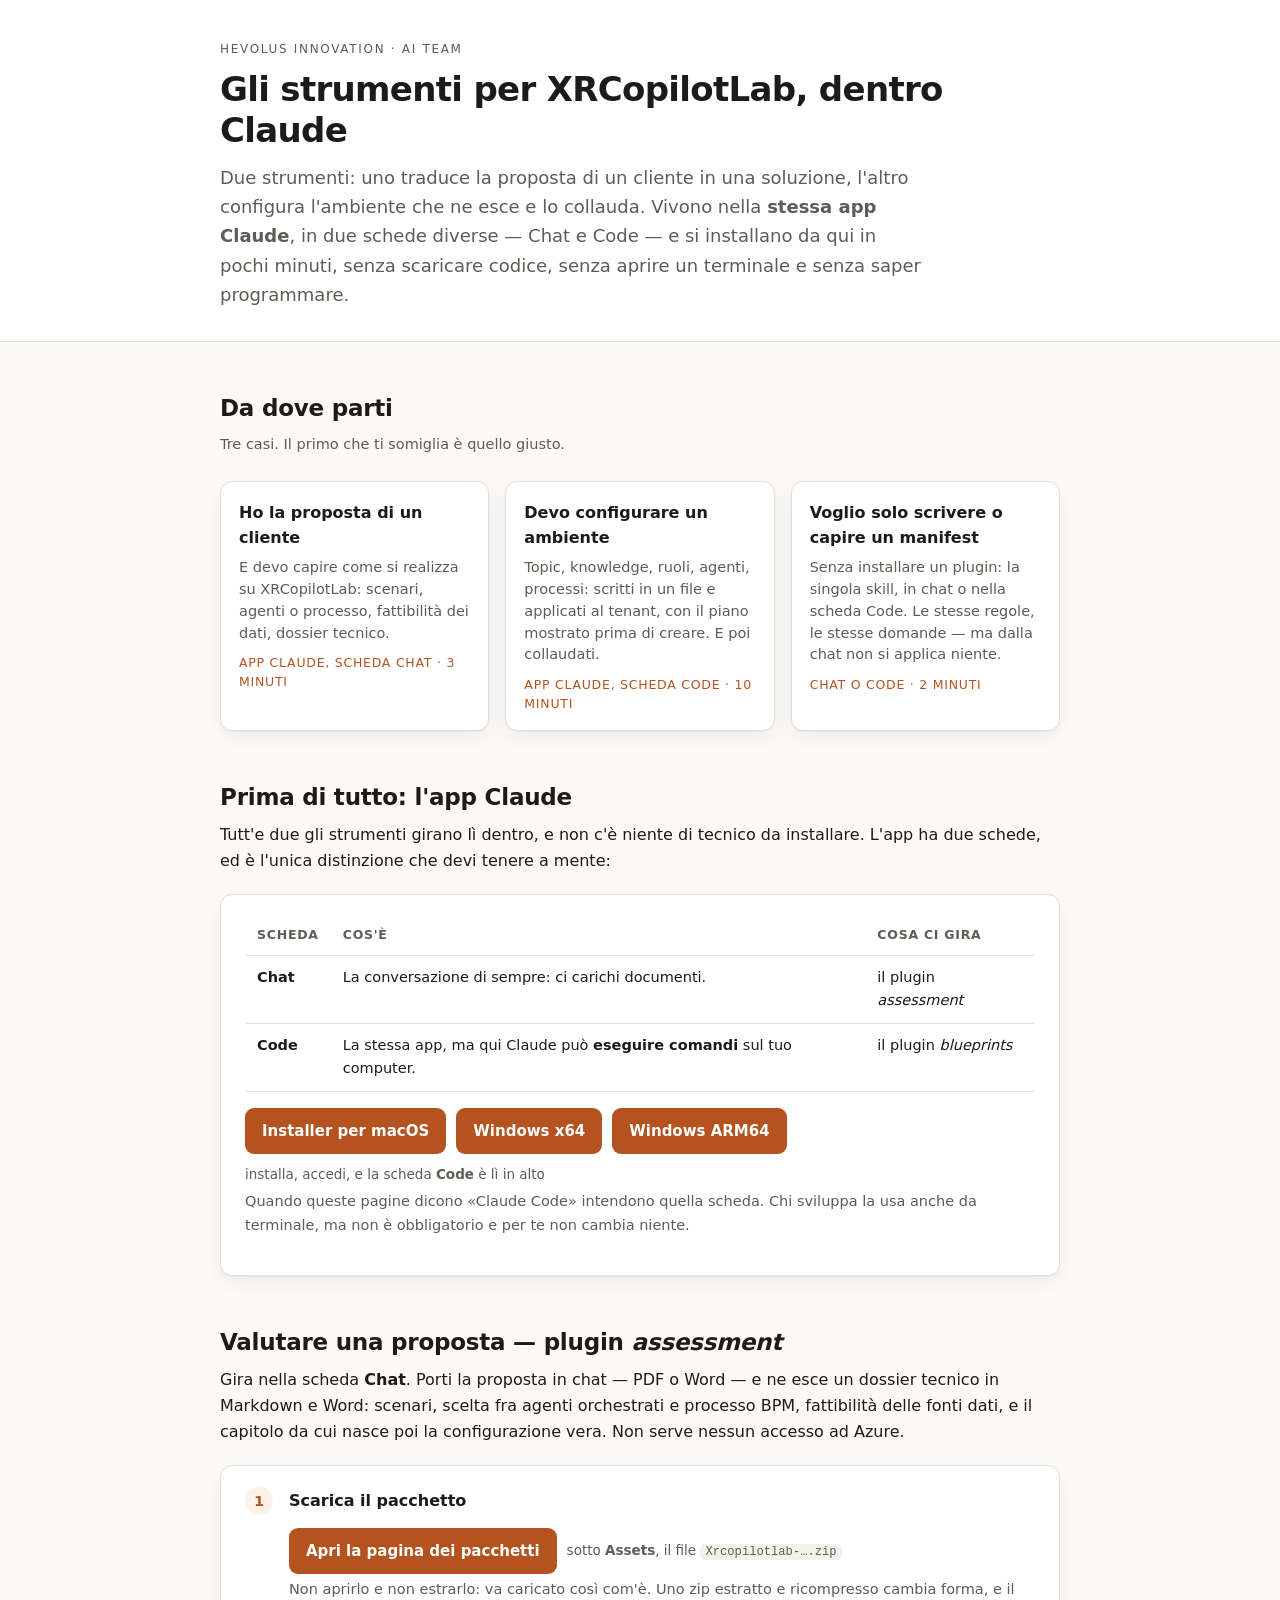
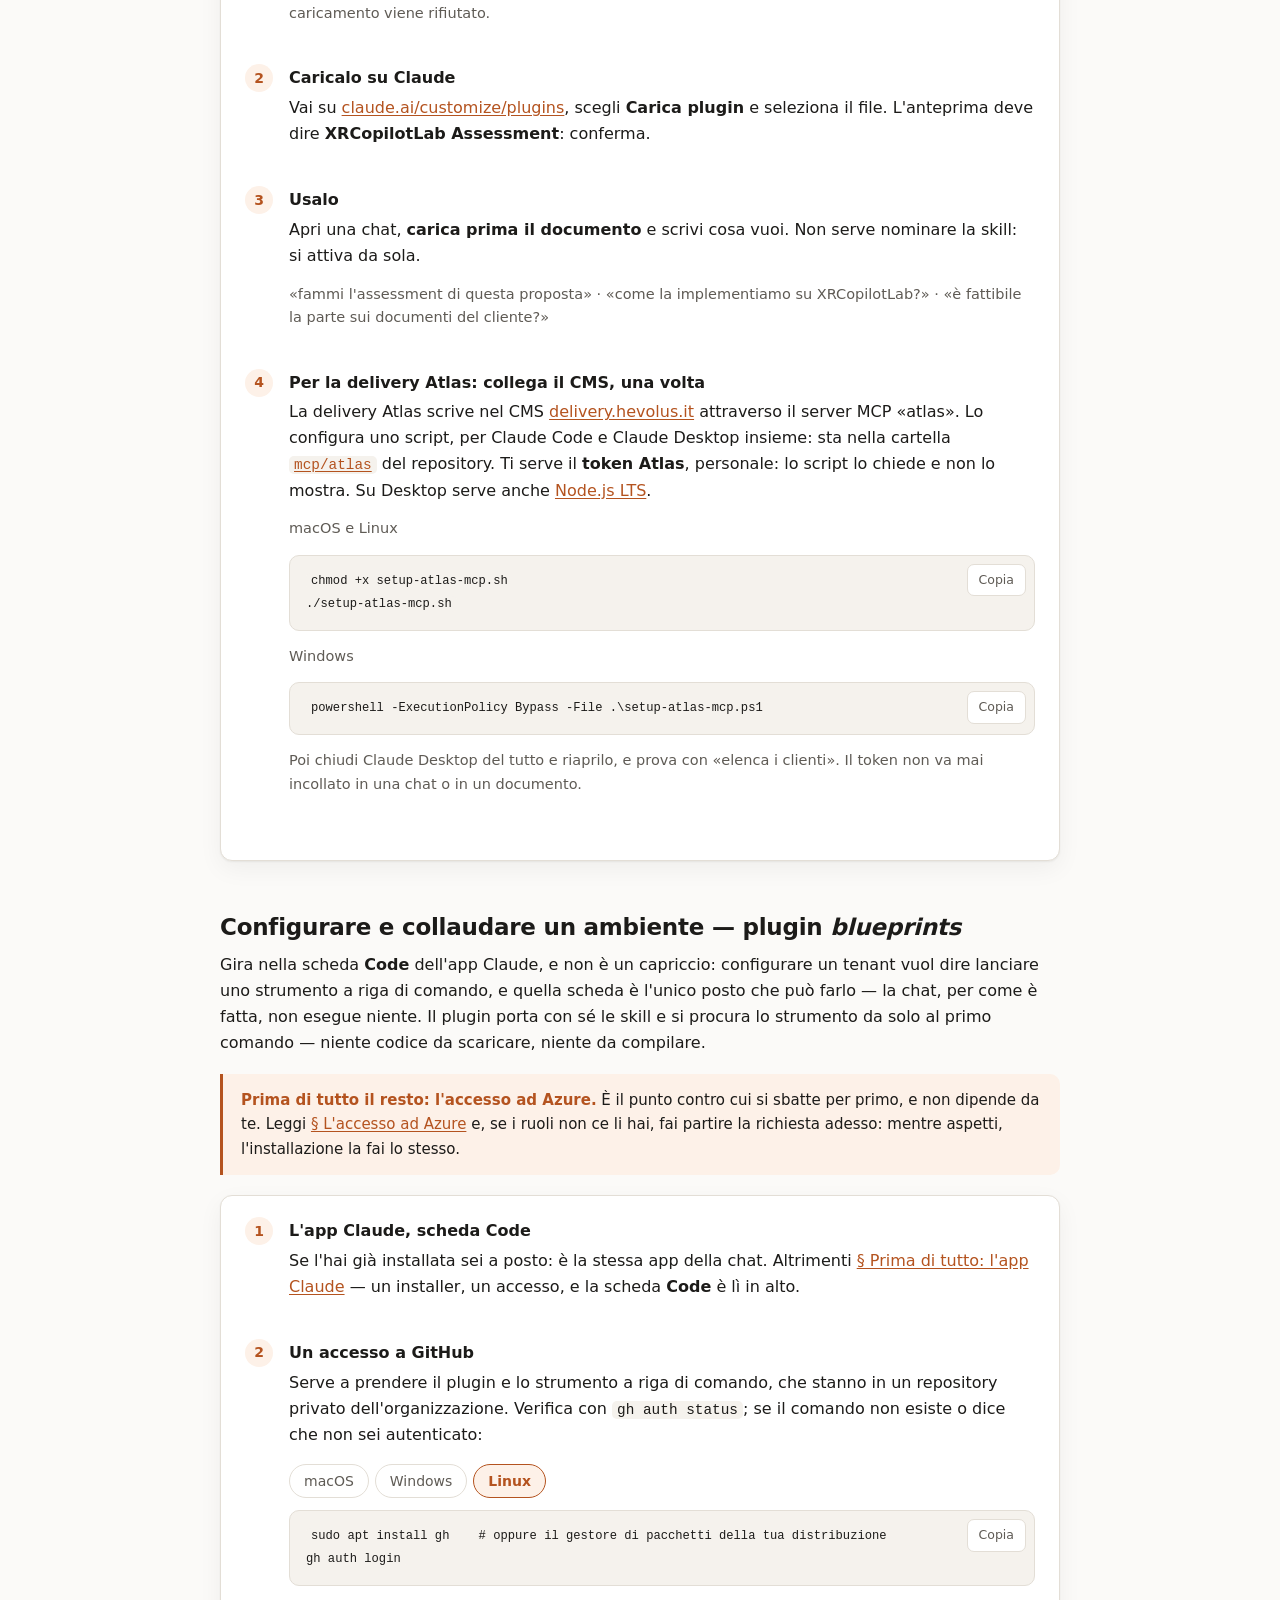
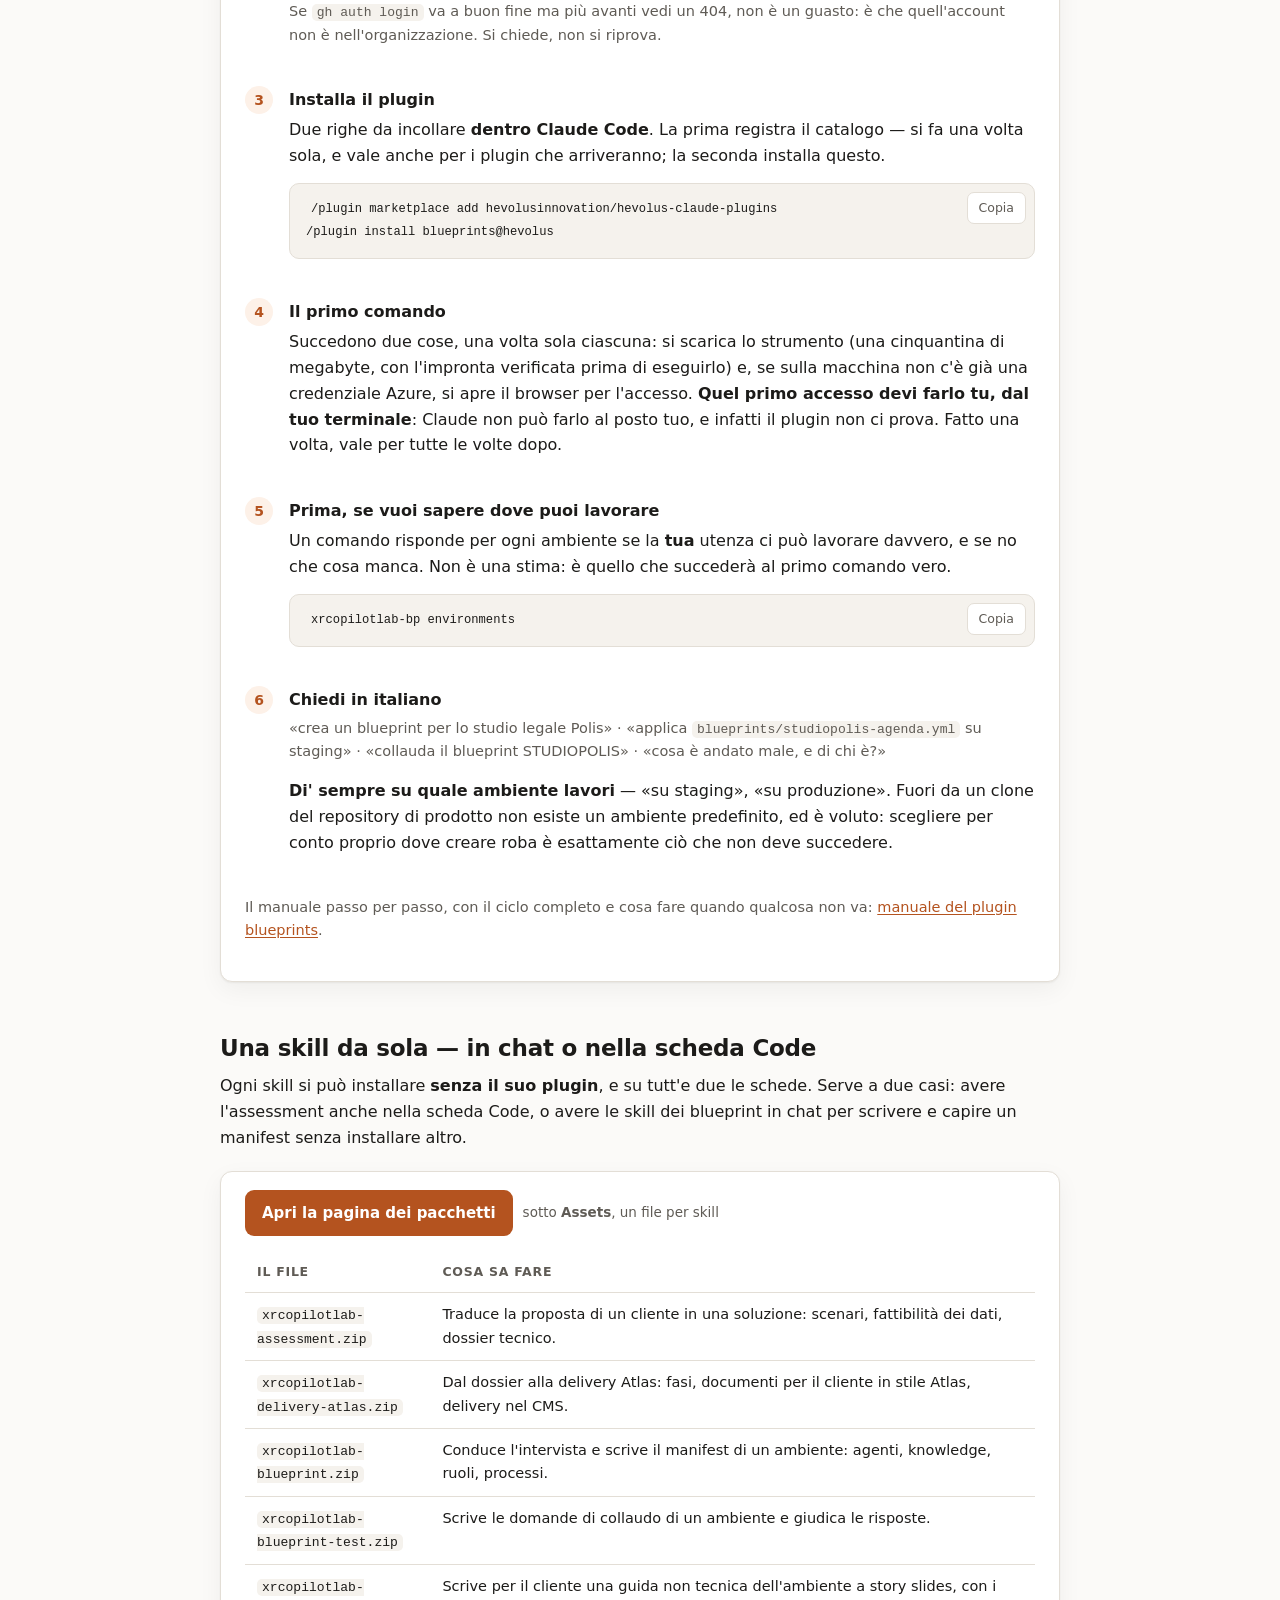
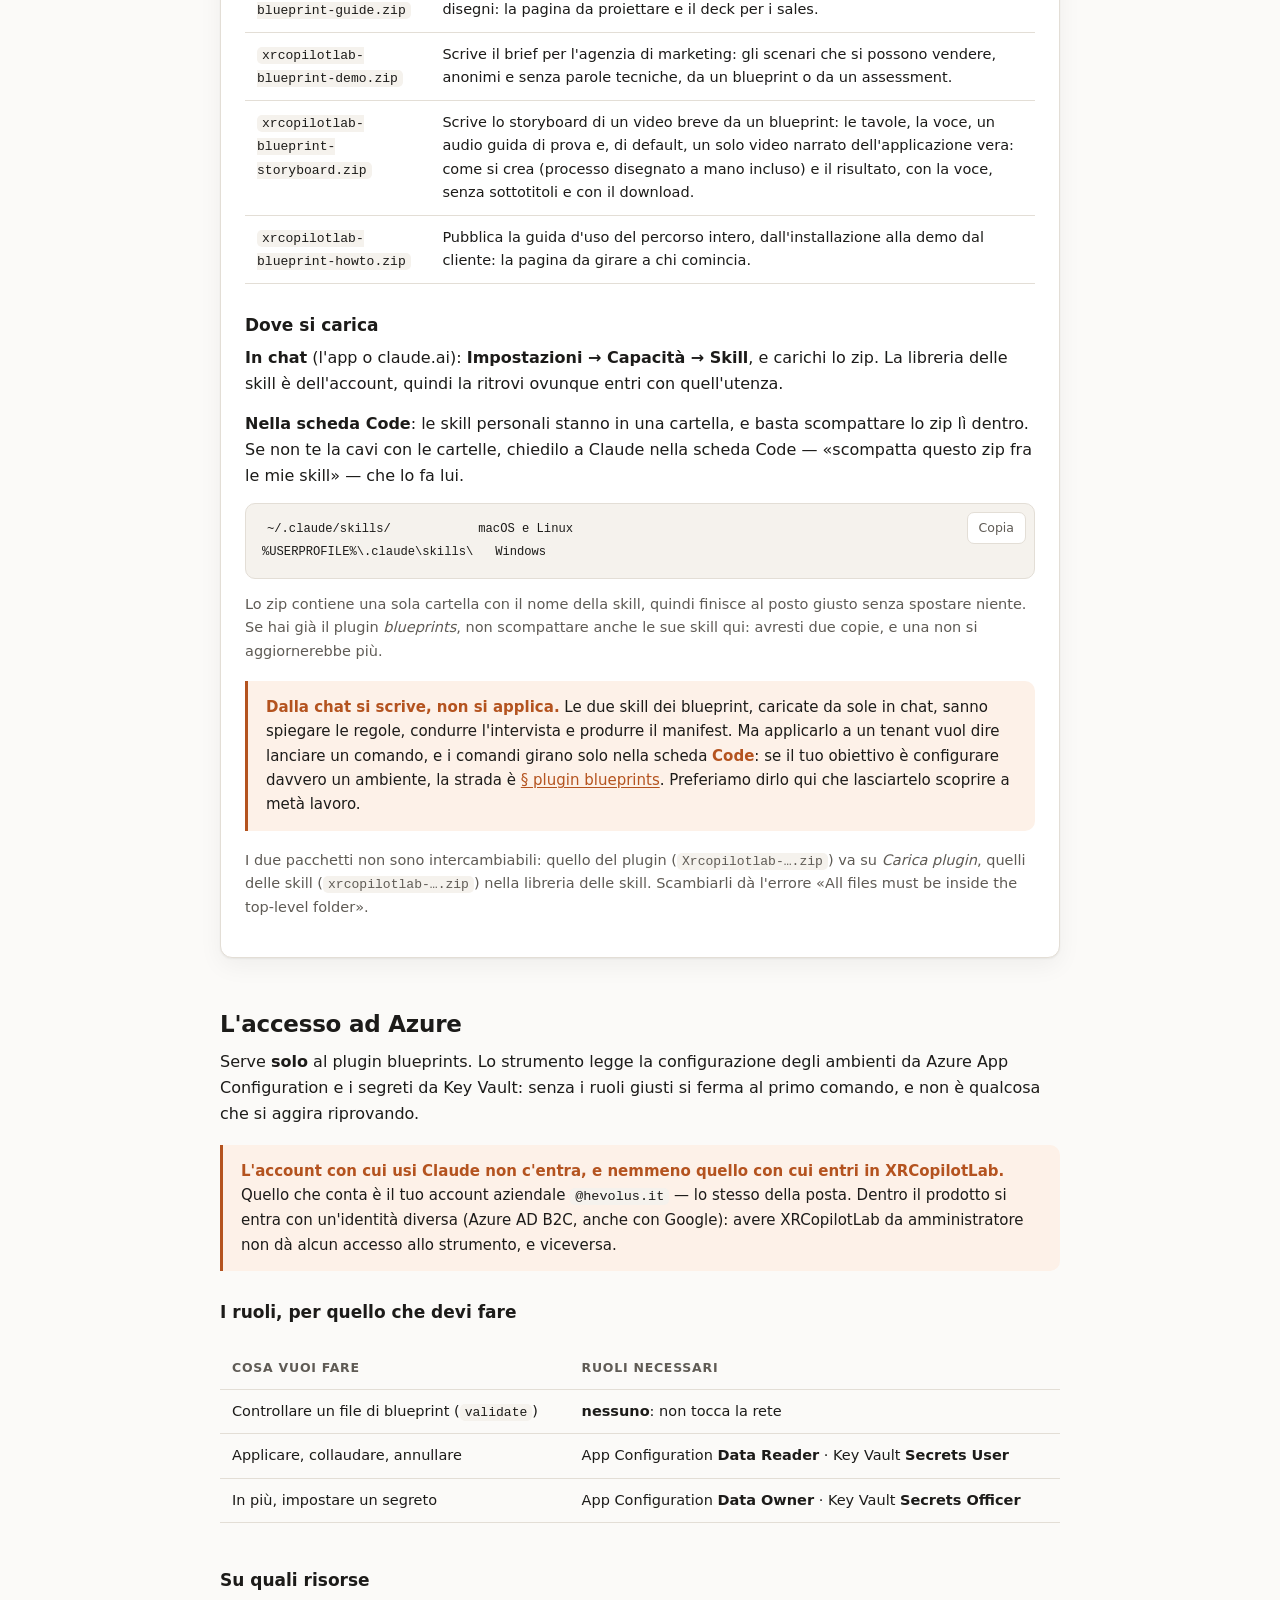
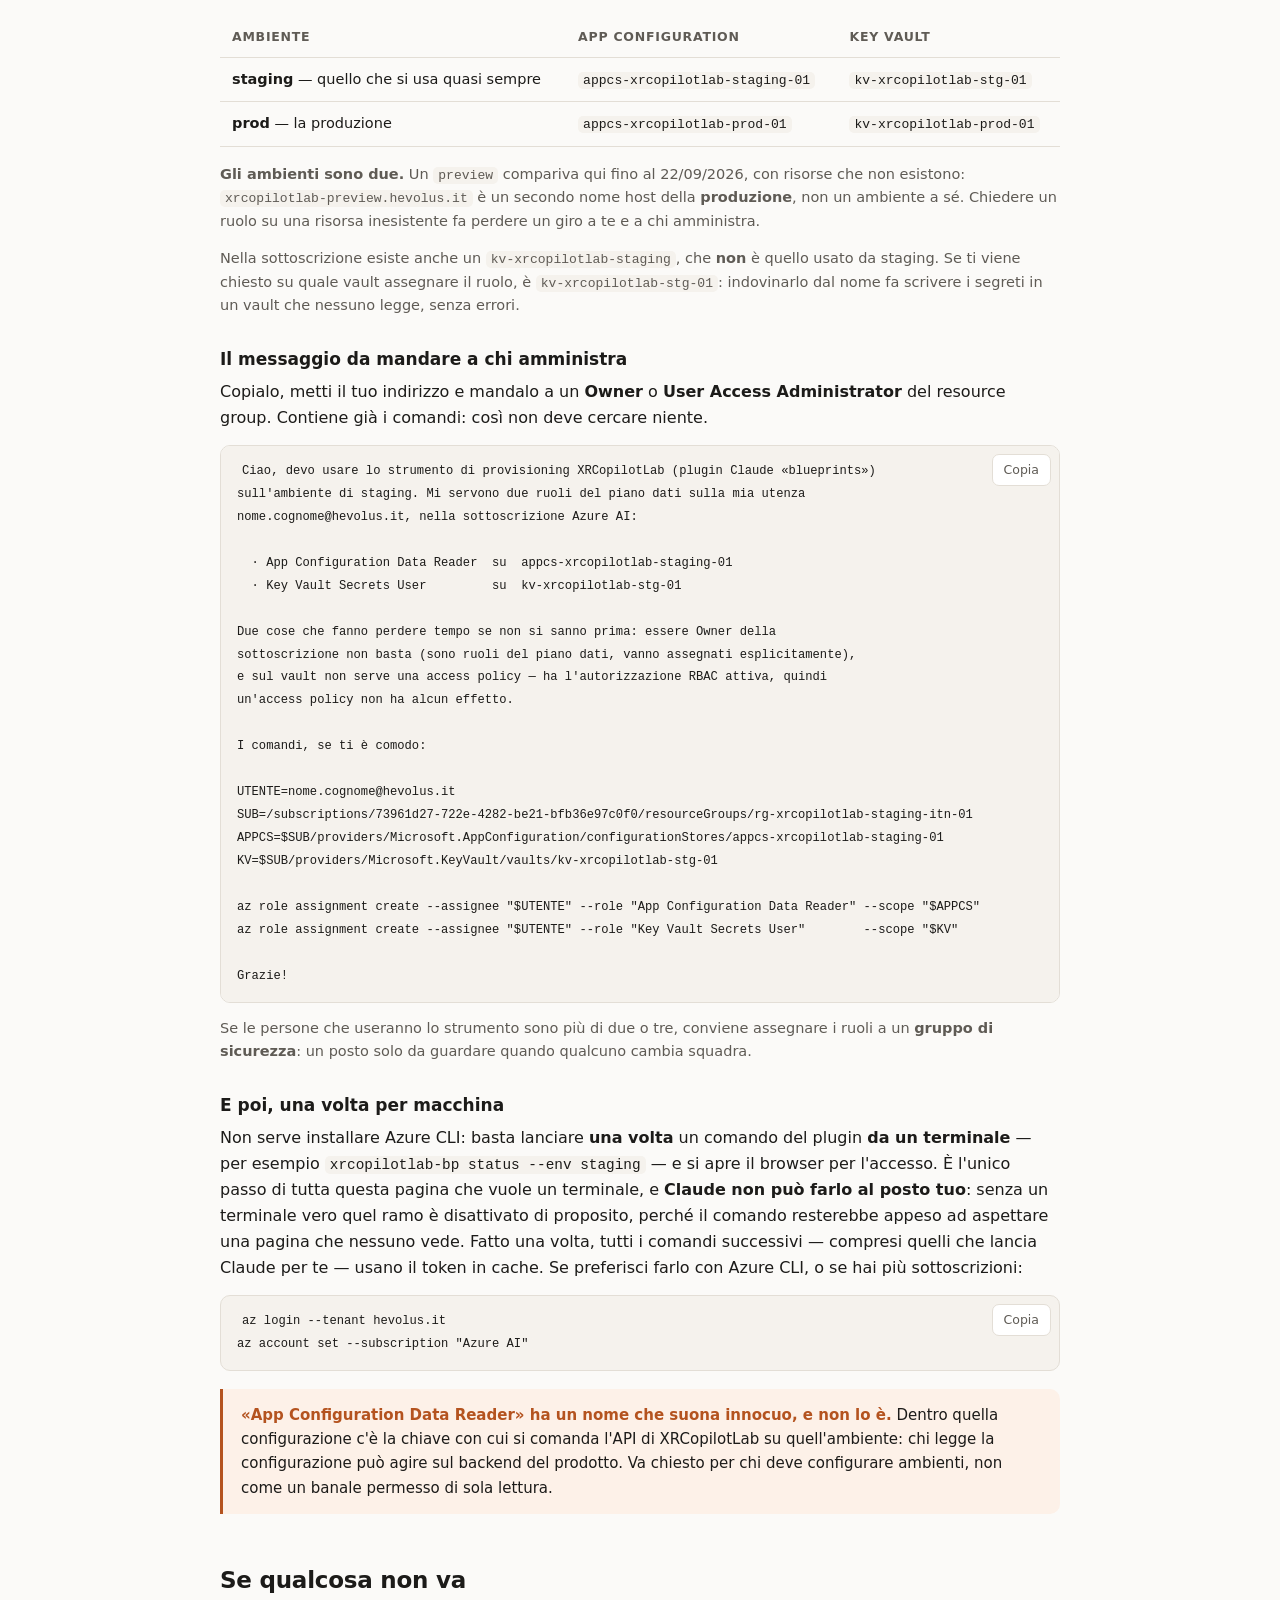
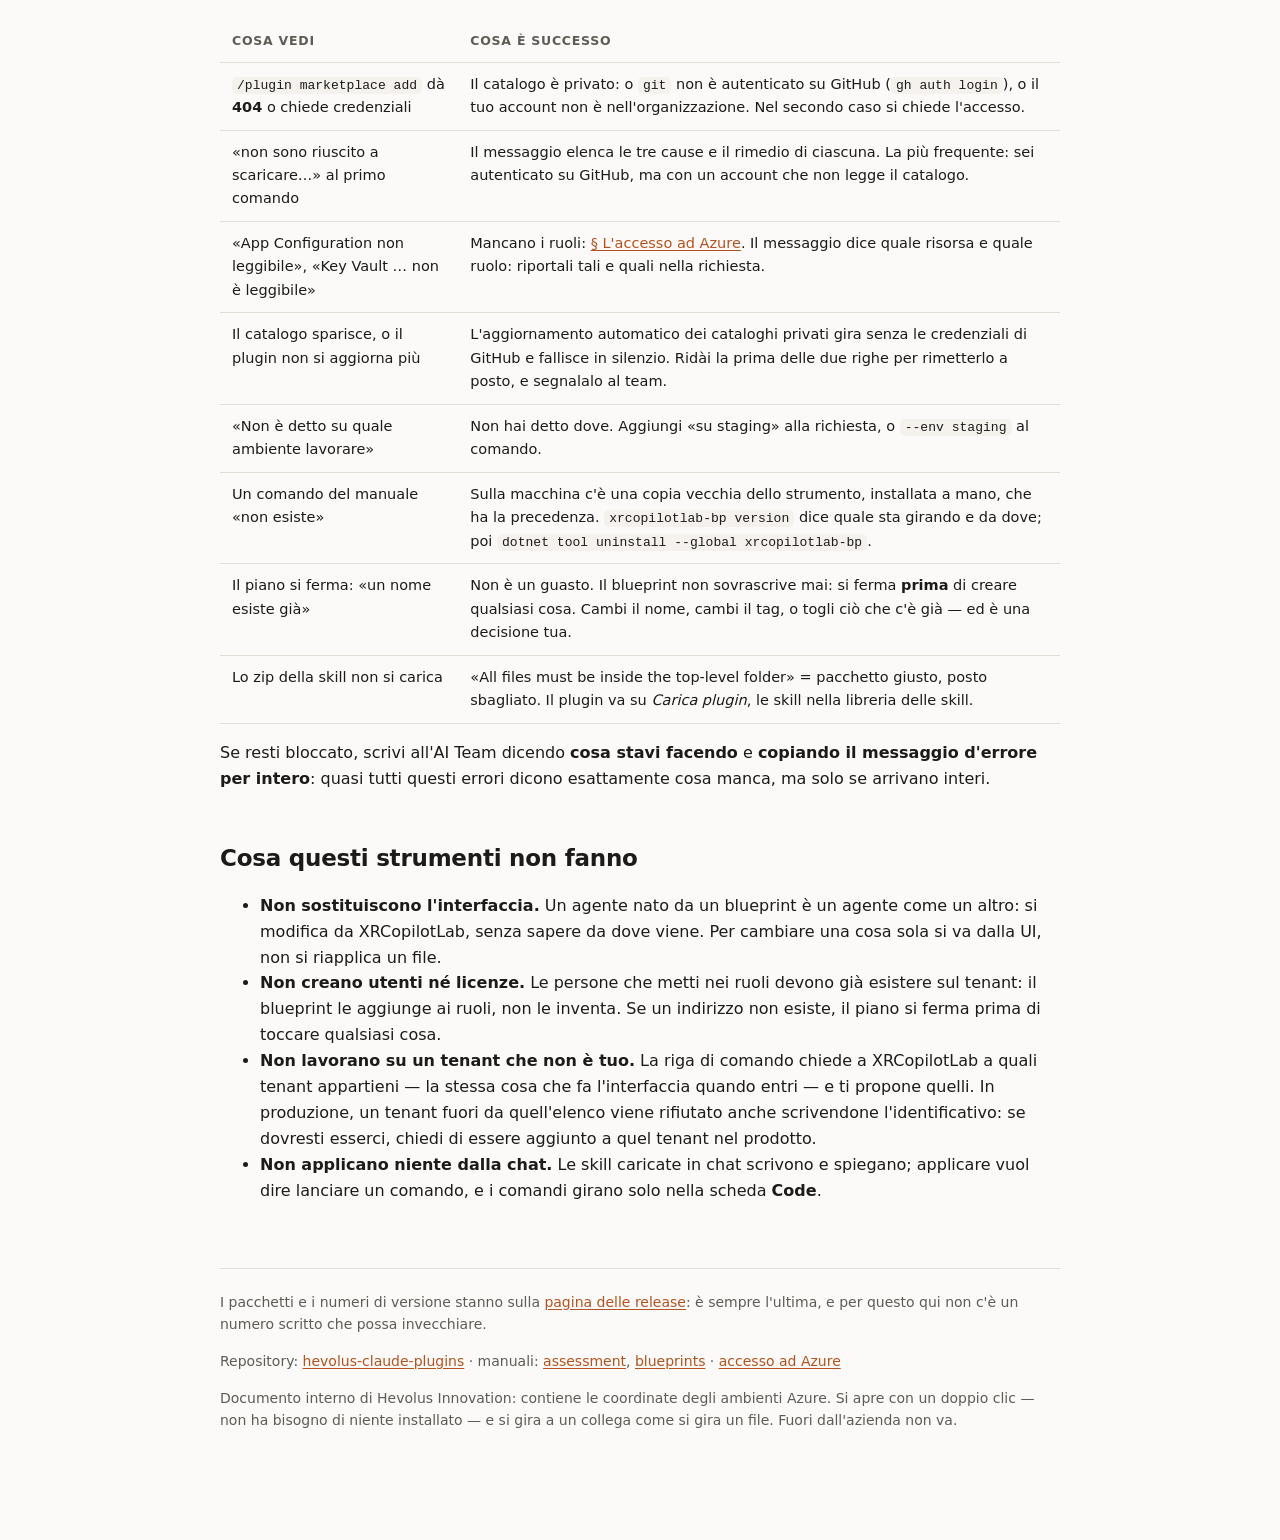
==== sito/index.html @ 48c861e5 "docs(blueprints): video narrato di default, recorder 1.2.0, plugin 2.30.0 Co-Authored-By: Claude Son" ====
<!doctype html>
<html lang="it">
<head>
<meta charset="utf-8">
<meta name="viewport" content="width=device-width, initial-scale=1">
<meta name="robots" content="noindex, nofollow">
<title>Strumenti AI Team — Hevolus</title>
<style>
  :root {
    color-scheme: light dark;
    --sfondo: #fbfaf8;
    --carta: #ffffff;
    --testo: #1c1b19;
    --tenue: #5f5b55;
    --bordo: #e3ded6;
    --accento: #b4531f;
    --accento-tenue: #fdf1e8;
    --codice: #f5f2ed;
    --ok: #1d6b3f;
    --attenzione: #8a5a00;
    --ombra: 0 1px 2px rgba(28, 27, 25, .06), 0 8px 24px rgba(28, 27, 25, .05);
    --raggio: 12px;
  }

  @media (prefers-color-scheme: dark) {
    :root {
      --sfondo: #16151a;
      --carta: #1e1d23;
      --testo: #ece9e4;
      --tenue: #a7a29a;
      --bordo: #302e37;
      --accento: #ef9b6a;
      --accento-tenue: #2a1f19;
      --codice: #14131a;
      --ok: #6cc08b;
      --attenzione: #e0b25c;
      --ombra: none;
    }
  }

  * { box-sizing: border-box; }

  body {
    margin: 0;
    background: var(--sfondo);
    color: var(--testo);
    font: 16px/1.62 ui-sans-serif, -apple-system, "Segoe UI", system-ui, sans-serif;
    -webkit-font-smoothing: antialiased;
  }

  a { color: var(--accento); text-underline-offset: 2px; }

  .guscio { max-width: 880px; margin: 0 auto; padding: 0 20px 96px; }

  header.testata {
    border-bottom: 1px solid var(--bordo);
    background: var(--carta);
    margin-bottom: 40px;
  }

  .testata .guscio { padding-top: 40px; padding-bottom: 32px; }

  .occhiello {
    font-size: 12px;
    letter-spacing: .14em;
    text-transform: uppercase;
    color: var(--tenue);
    margin: 0 0 10px;
  }

  h1 { font-size: 34px; line-height: 1.2; margin: 0 0 12px; letter-spacing: -.02em; }
  h2 { font-size: 23px; margin: 48px 0 6px; letter-spacing: -.01em; scroll-margin-top: 20px; }
  h3 { font-size: 17px; margin: 28px 0 6px; }
  p { margin: 0 0 14px; }
  .sommario { font-size: 18px; color: var(--tenue); max-width: 62ch; margin: 0; }
  .nota { color: var(--tenue); font-size: 14.5px; }

  .scelte { display: grid; gap: 16px; grid-template-columns: repeat(auto-fit, minmax(240px, 1fr)); margin: 24px 0 8px; }

  .scelta {
    display: block;
    background: var(--carta);
    border: 1px solid var(--bordo);
    border-radius: var(--raggio);
    padding: 18px 18px 16px;
    text-decoration: none;
    color: inherit;
    box-shadow: var(--ombra);
    transition: border-color .15s, transform .15s;
  }

  .scelta:hover { border-color: var(--accento); transform: translateY(-1px); }
  .scelta b { display: block; font-size: 16px; margin-bottom: 6px; }
  .scelta span { display: block; color: var(--tenue); font-size: 14.5px; line-height: 1.5; }
  .scelta .dove { margin-top: 10px; font-size: 12.5px; letter-spacing: .06em; text-transform: uppercase; color: var(--accento); }

  section.blocco {
    background: var(--carta);
    border: 1px solid var(--bordo);
    border-radius: var(--raggio);
    padding: 4px 24px 24px;
    margin: 20px 0 0;
    box-shadow: var(--ombra);
  }

  ol.passi { counter-reset: passo; list-style: none; padding: 0; margin: 18px 0 0; }

  ol.passi > li {
    counter-increment: passo;
    position: relative;
    padding: 0 0 4px 44px;
    margin: 0 0 22px;
  }

  ol.passi > li::before {
    content: counter(passo);
    position: absolute;
    left: 0; top: -1px;
    width: 28px; height: 28px;
    border-radius: 50%;
    background: var(--accento-tenue);
    color: var(--accento);
    font-size: 14px; font-weight: 700;
    display: grid; place-items: center;
  }

  ol.passi > li > b { display: block; margin-bottom: 4px; }

  pre, code { font-family: ui-monospace, "SF Mono", "Cascadia Code", Menlo, Consolas, monospace; }
  code { background: var(--codice); padding: 1px 5px; border-radius: 5px; font-size: .9em; }

  .comando { position: relative; margin: 12px 0 14px; }

  .comando pre {
    background: var(--codice);
    border: 1px solid var(--bordo);
    border-radius: 10px;
    margin: 0;
    padding: 14px 92px 14px 16px;
    overflow-x: auto;
    font-size: 13.5px;
    line-height: 1.7;
  }

  .comando button {
    position: absolute; top: 9px; right: 9px;
    background: var(--carta);
    color: var(--tenue);
    border: 1px solid var(--bordo);
    border-radius: 7px;
    padding: 5px 11px;
    font: inherit; font-size: 12.5px;
    cursor: pointer;
  }

  .comando button:hover { border-color: var(--accento); color: var(--accento); }
  .comando button.fatto { color: var(--ok); border-color: var(--ok); }

  table { width: 100%; border-collapse: collapse; margin: 16px 0; font-size: 14.5px; }
  th, td { text-align: left; padding: 10px 12px; border-bottom: 1px solid var(--bordo); vertical-align: top; }
  th { font-size: 12.5px; letter-spacing: .06em; text-transform: uppercase; color: var(--tenue); font-weight: 600; }
  .tabella-scorrevole { overflow-x: auto; }

  .avviso {
    border-left: 3px solid var(--accento);
    background: var(--accento-tenue);
    border-radius: 0 10px 10px 0;
    padding: 14px 18px;
    margin: 18px 0;
    font-size: 15px;
  }

  .avviso b { color: var(--accento); }

  .scarica { display: flex; flex-wrap: wrap; gap: 10px; align-items: center; margin: 14px 0 4px; }

  .bottone {
    display: inline-flex; align-items: center; gap: 8px;
    background: var(--accento); color: #fff;
    border-radius: 9px; padding: 10px 16px;
    text-decoration: none; font-size: 15px; font-weight: 600;
    border: 1px solid transparent;
  }

  .bottone:hover { filter: brightness(1.06); }
  .bottone.assente { background: var(--codice); color: var(--tenue); pointer-events: none; }
  .peso { color: var(--tenue); font-size: 13.5px; }

  .schede { display: flex; gap: 6px; margin: 16px 0 0; flex-wrap: wrap; }

  .schede button {
    background: transparent; border: 1px solid var(--bordo); color: var(--tenue);
    border-radius: 999px; padding: 5px 14px; font: inherit; font-size: 14px; cursor: pointer;
  }

  .schede button[aria-selected="true"] { background: var(--accento-tenue); border-color: var(--accento); color: var(--accento); font-weight: 600; }

  footer {
    border-top: 1px solid var(--bordo);
    margin-top: 64px;
    padding-top: 22px;
    color: var(--tenue);
    font-size: 14px;
  }

  @media (max-width: 560px) {
    h1 { font-size: 27px; }
    section.blocco { padding: 4px 16px 18px; }
  }
</style>
</head>
<body>

<header class="testata">
  <div class="guscio">
    <p class="occhiello">Hevolus Innovation · AI Team</p>
    <h1>Gli strumenti per XRCopilotLab, dentro Claude</h1>
    <p class="sommario">
      Due strumenti: uno traduce la proposta di un cliente in una soluzione, l'altro configura
      l'ambiente che ne esce e lo collauda. Vivono nella <b>stessa app Claude</b>, in due schede
      diverse — Chat e Code — e si installano da qui in pochi minuti, senza scaricare codice,
      senza aprire un terminale e senza saper programmare.
    </p>
  </div>
</header>

<main class="guscio">

  <h2 id="parti">Da dove parti</h2>
  <p class="nota">Tre casi. Il primo che ti somiglia è quello giusto.</p>

  <div class="scelte">
    <a class="scelta" href="#assessment">
      <b>Ho la proposta di un cliente</b>
      <span>E devo capire come si realizza su XRCopilotLab: scenari, agenti o processo, fattibilità dei dati, dossier tecnico.</span>
      <span class="dove">app Claude, scheda Chat · 3 minuti</span>
    </a>
    <a class="scelta" href="#blueprints">
      <b>Devo configurare un ambiente</b>
      <span>Topic, knowledge, ruoli, agenti, processi: scritti in un file e applicati al tenant, con il piano mostrato prima di creare. E poi collaudati.</span>
      <span class="dove">app Claude, scheda Code · 10 minuti</span>
    </a>
    <a class="scelta" href="#chat">
      <b>Voglio solo scrivere o capire un manifest</b>
      <span>Senza installare un plugin: la singola skill, in chat o nella scheda Code. Le stesse regole, le stesse domande — ma dalla chat non si applica niente.</span>
      <span class="dove">Chat o Code · 2 minuti</span>
    </a>
  </div>

  <!-- ─────────────────────────────  L'APP  ───────────────────────────── -->

  <h2 id="app">Prima di tutto: l'app Claude</h2>
  <p>
    Tutt'e due gli strumenti girano lì dentro, e non c'è niente di tecnico da installare. L'app ha
    due schede, ed è l'unica distinzione che devi tenere a mente:
  </p>

  <section class="blocco">
    <table>
      <thead><tr><th>Scheda</th><th>Cos'è</th><th>Cosa ci gira</th></tr></thead>
      <tbody>
        <tr>
          <td><b>Chat</b></td>
          <td>La conversazione di sempre: ci carichi documenti.</td>
          <td>il plugin <em>assessment</em></td>
        </tr>
        <tr>
          <td><b>Code</b></td>
          <td>La stessa app, ma qui Claude può <b>eseguire comandi</b> sul tuo computer.</td>
          <td>il plugin <em>blueprints</em></td>
        </tr>
      </tbody>
    </table>

    <div class="scarica">
      <a class="bottone" href="https://claude.ai/api/desktop/darwin/universal/dmg/latest/redirect" target="_blank" rel="noopener">Installer per macOS</a>
      <a class="bottone" href="https://claude.ai/api/desktop/win32/x64/setup/latest/redirect" target="_blank" rel="noopener">Windows x64</a>
      <a class="bottone" href="https://claude.ai/api/desktop/win32/arm64/setup/latest/redirect" target="_blank" rel="noopener">Windows ARM64</a>
      <span class="peso">installa, accedi, e la scheda <b>Code</b> è lì in alto</span>
    </div>

    <p class="nota">Quando queste pagine dicono «Claude Code» intendono quella scheda. Chi sviluppa
      la usa anche da terminale, ma non è obbligatorio e per te non cambia niente.</p>
  </section>

  <!-- ─────────────────────────────  ASSESSMENT  ───────────────────────────── -->

  <h2 id="assessment">Valutare una proposta — plugin <em>assessment</em></h2>
  <p>
    Gira nella scheda <b>Chat</b>. Porti la proposta in chat — PDF o Word — e ne esce un dossier
    tecnico in Markdown e Word: scenari, scelta fra agenti orchestrati e processo BPM, fattibilità
    delle fonti dati, e il capitolo da cui nasce poi la configurazione vera.
    Non serve nessun accesso ad Azure.
  </p>

  <section class="blocco">
    <ol class="passi">
      <li>
        <b>Scarica il pacchetto</b>
        <div class="scarica">
          <a class="bottone" href="https://github.com/hevolusinnovation/hevolus-claude-plugins/releases/latest" target="_blank" rel="noopener">Apri la pagina dei pacchetti</a>
          <span class="peso">sotto <b>Assets</b>, il file <code>Xrcopilotlab-….zip</code></span>
        </div>
        <p class="nota">Non aprirlo e non estrarlo: va caricato così com'è. Uno zip estratto e
          ricompresso cambia forma, e il caricamento viene rifiutato.</p>
      </li>
      <li>
        <b>Caricalo su Claude</b>
        <p>Vai su <a href="https://claude.ai/customize/plugins" target="_blank" rel="noopener">claude.ai/customize/plugins</a>,
          scegli <b>Carica plugin</b> e seleziona il file. L'anteprima deve dire
          <b>XRCopilotLab Assessment</b>: conferma.</p>
      </li>
      <li>
        <b>Usalo</b>
        <p>Apri una chat, <b>carica prima il documento</b> e scrivi cosa vuoi. Non serve nominare la
          skill: si attiva da sola.</p>
        <p class="nota">«fammi l'assessment di questa proposta» · «come la implementiamo su
          XRCopilotLab?» · «è fattibile la parte sui documenti del cliente?»</p>
      </li>
      <li>
        <b>Per la delivery Atlas: collega il CMS, una volta</b>
        <p>La delivery Atlas scrive nel CMS <a href="https://delivery.hevolus.it" target="_blank" rel="noopener">delivery.hevolus.it</a>
          attraverso il server MCP «atlas». Lo configura uno script, per Claude Code e Claude Desktop
          insieme: sta nella cartella <a href="https://github.com/hevolusinnovation/hevolus-claude-plugins/tree/main/mcp/atlas" target="_blank" rel="noopener"><code>mcp/atlas</code></a>
          del repository. Ti serve il <b>token Atlas</b>, personale: lo script lo chiede e non lo mostra.
          Su Desktop serve anche <a href="https://nodejs.org" target="_blank" rel="noopener">Node.js LTS</a>.</p>
        <p class="nota">macOS e Linux</p>
        <div class="comando"><pre><code>chmod +x setup-atlas-mcp.sh
./setup-atlas-mcp.sh</code></pre></div>
        <p class="nota">Windows</p>
        <div class="comando"><pre><code>powershell -ExecutionPolicy Bypass -File .\setup-atlas-mcp.ps1</code></pre></div>
        <p class="nota">Poi chiudi Claude Desktop del tutto e riaprilo, e prova con «elenca i clienti».
          Il token non va mai incollato in una chat o in un documento.</p>
      </li>
    </ol>
  </section>

  <!-- ─────────────────────────────  BLUEPRINTS  ───────────────────────────── -->

  <h2 id="blueprints">Configurare e collaudare un ambiente — plugin <em>blueprints</em></h2>
  <p>
    Gira nella scheda <b>Code</b> dell'app Claude, e non è un capriccio: configurare un tenant vuol
    dire lanciare uno strumento a riga di comando, e quella scheda è l'unico posto che può farlo —
    la chat, per come è fatta, non esegue niente. Il plugin porta con sé
    le skill e si procura lo strumento da solo al primo comando — niente codice da scaricare,
    niente da compilare.
  </p>

  <div class="avviso">
    <b>Prima di tutto il resto: l'accesso ad Azure.</b> È il punto contro cui si sbatte per primo,
    e non dipende da te. Leggi <a href="#azure">§ L'accesso ad Azure</a> e, se i ruoli non ce li
    hai, fai partire la richiesta adesso: mentre aspetti, l'installazione la fai lo stesso.
  </div>

  <section class="blocco">
    <ol class="passi">
      <li>
        <b>L'app Claude, scheda Code</b>
        <p>Se l'hai già installata sei a posto: è la stessa app della chat.
          Altrimenti <a href="#app">§ Prima di tutto: l'app Claude</a> — un installer, un accesso,
          e la scheda <b>Code</b> è lì in alto.</p>
      </li>
      <li>
        <b>Un accesso a GitHub</b>
        <p>Serve a prendere il plugin e lo strumento a riga di comando, che stanno in un repository
          privato dell'organizzazione. Verifica con <code>gh auth status</code>; se il comando non
          esiste o dice che non sei autenticato:</p>

        <div class="schede" role="tablist" aria-label="Sistema operativo">
          <button role="tab" data-so="mac" aria-selected="true">macOS</button>
          <button role="tab" data-so="win" aria-selected="false">Windows</button>
          <button role="tab" data-so="linux" aria-selected="false">Linux</button>
        </div>

        <div class="comando" data-so="mac">
          <pre><code>brew install gh
gh auth login</code></pre>
        </div>
        <div class="comando" data-so="win" hidden>
          <pre><code>winget install GitHub.cli
gh auth login</code></pre>
        </div>
        <div class="comando" data-so="linux" hidden>
          <pre><code>sudo apt install gh    # oppure il gestore di pacchetti della tua distribuzione
gh auth login</code></pre>
        </div>

        <p class="nota">Se <code>gh auth login</code> va a buon fine ma più avanti vedi un 404,
          non è un guasto: è che quell'account non è nell'organizzazione. Si chiede, non si riprova.</p>
      </li>
      <li>
        <b>Installa il plugin</b>
        <p>Due righe da incollare <b>dentro Claude Code</b>. La prima registra il catalogo — si fa
          una volta sola, e vale anche per i plugin che arriveranno; la seconda installa questo.</p>

        <div class="comando">
          <pre><code>/plugin marketplace add hevolusinnovation/hevolus-claude-plugins
/plugin install blueprints@hevolus</code></pre>
        </div>
      </li>
      <li>
        <b>Il primo comando</b>
        <p>Succedono due cose, una volta sola ciascuna: si scarica lo strumento (una cinquantina di
          megabyte, con l'impronta verificata prima di eseguirlo) e, se sulla macchina non c'è già
          una credenziale Azure, si apre il browser per l'accesso. <b>Quel primo accesso devi farlo
          tu, dal tuo terminale</b>: Claude non può farlo al posto tuo, e infatti il plugin non ci
          prova. Fatto una volta, vale per tutte le volte dopo.</p>
      </li>
      <li>
        <b>Prima, se vuoi sapere dove puoi lavorare</b>
        <p>Un comando risponde per ogni ambiente se la <b>tua</b> utenza ci può lavorare davvero, e
          se no che cosa manca. Non è una stima: è quello che succederà al primo comando vero.</p>
        <div class="comando"><pre><code>xrcopilotlab-bp environments</code></pre></div>
      </li>
      <li>
        <b>Chiedi in italiano</b>
        <p class="nota">«crea un blueprint per lo studio legale Polis» · «applica
          <code>blueprints/studiopolis-agenda.yml</code> su staging» · «collauda il blueprint
          STUDIOPOLIS» · «cosa è andato male, e di chi è?»</p>
        <p><b>Di' sempre su quale ambiente lavori</b> — «su staging», «su produzione». Fuori da un
          clone del repository di prodotto non esiste un ambiente predefinito, ed è voluto:
          scegliere per conto proprio dove creare roba è esattamente ciò che non deve succedere.</p>
      </li>
    </ol>

    <p class="nota">Il manuale passo per passo, con il ciclo completo e cosa fare quando qualcosa
      non va: <a id="manuale-bp" href="https://github.com/hevolusinnovation/hevolus-claude-plugins/blob/main/plugins/blueprints/docs/manuale.md" target="_blank" rel="noopener">manuale del plugin blueprints</a>.</p>
  </section>

  <!-- ─────────────────────────────  SKILL SINGOLE  ───────────────────────────── -->

  <h2 id="chat">Una skill da sola — in chat o nella scheda Code</h2>
  <p>
    Ogni skill si può installare <b>senza il suo plugin</b>, e su tutt'e due le schede. Serve a due
    casi: avere l'assessment anche nella scheda Code, o avere le skill dei blueprint in chat per
    scrivere e capire un manifest senza installare altro.
  </p>

  <section class="blocco">
    <div class="scarica">
      <a class="bottone" href="https://github.com/hevolusinnovation/hevolus-claude-plugins/releases/latest" target="_blank" rel="noopener">Apri la pagina dei pacchetti</a>
      <span class="peso">sotto <b>Assets</b>, un file per skill</span>
    </div>

    <table>
      <thead><tr><th>Il file</th><th>Cosa sa fare</th></tr></thead>
      <tbody>
        <tr>
          <td><code>xrcopilotlab-assessment.zip</code></td>
          <td>Traduce la proposta di un cliente in una soluzione: scenari, fattibilità dei dati, dossier tecnico.</td>
        </tr>
        <tr>
          <td><code>xrcopilotlab-delivery-atlas.zip</code></td>
          <td>Dal dossier alla delivery Atlas: fasi, documenti per il cliente in stile Atlas, delivery nel CMS.</td>
        </tr>
        <tr>
          <td><code>xrcopilotlab-blueprint.zip</code></td>
          <td>Conduce l'intervista e scrive il manifest di un ambiente: agenti, knowledge, ruoli, processi.</td>
        </tr>
        <tr>
          <td><code>xrcopilotlab-blueprint-test.zip</code></td>
          <td>Scrive le domande di collaudo di un ambiente e giudica le risposte.</td>
        </tr>
        <tr>
          <td><code>xrcopilotlab-blueprint-guide.zip</code></td>
          <td>Scrive per il cliente una guida non tecnica dell'ambiente a story slides, con i disegni: la pagina da proiettare e il deck per i sales.</td>
        </tr>
        <tr>
          <td><code>xrcopilotlab-blueprint-demo.zip</code></td>
          <td>Scrive il brief per l'agenzia di marketing: gli scenari che si possono vendere, anonimi e senza parole tecniche, da un blueprint o da un assessment.</td>
        </tr>
        <tr>
          <td><code>xrcopilotlab-blueprint-storyboard.zip</code></td>
          <td>Scrive lo storyboard di un video breve da un blueprint: le tavole, la voce, un audio guida di prova e, di default, un solo video narrato dell'applicazione vera: come si crea (processo disegnato a mano incluso) e il risultato, con la voce, senza sottotitoli e con il download.</td>
        </tr>
        <tr>
          <td><code>xrcopilotlab-blueprint-howto.zip</code></td>
          <td>Pubblica la guida d'uso del percorso intero, dall'installazione alla demo dal cliente: la pagina da girare a chi comincia.</td>
        </tr>
      </tbody>
    </table>

    <h3>Dove si carica</h3>
    <p><b>In chat</b> (l'app o claude.ai): <b>Impostazioni → Capacità → Skill</b>, e carichi lo zip.
      La libreria delle skill è dell'account, quindi la ritrovi ovunque entri con quell'utenza.</p>
    <p><b>Nella scheda Code</b>: le skill personali stanno in una cartella, e basta scompattare lo
      zip lì dentro. Se non te la cavi con le cartelle, chiedilo a Claude nella scheda Code —
      «scompatta questo zip fra le mie skill» — che lo fa lui.</p>

    <div class="comando">
      <pre><code>~/.claude/skills/            macOS e Linux
%USERPROFILE%\.claude\skills\   Windows</code></pre>
    </div>

    <p class="nota">Lo zip contiene una sola cartella con il nome della skill, quindi finisce al
      posto giusto senza spostare niente. Se hai già il plugin <em>blueprints</em>, non
      scompattare anche le sue skill qui: avresti due copie, e una non si aggiornerebbe più.</p>

    <div class="avviso">
      <b>Dalla chat si scrive, non si applica.</b> Le due skill dei blueprint, caricate da sole in
      chat, sanno spiegare le regole, condurre l'intervista e produrre il manifest. Ma applicarlo a
      un tenant vuol dire lanciare un comando, e i comandi girano solo nella scheda <b>Code</b>: se
      il tuo obiettivo è configurare davvero un ambiente, la strada è
      <a href="#blueprints">§ plugin blueprints</a>. Preferiamo dirlo qui che lasciartelo scoprire
      a metà lavoro.
    </div>

    <p class="nota">I due pacchetti non sono intercambiabili: quello del plugin
      (<code>Xrcopilotlab-….zip</code>) va su <i>Carica plugin</i>, quelli delle skill
      (<code>xrcopilotlab-….zip</code>) nella libreria delle skill. Scambiarli dà l'errore
      «All files must be inside the top-level folder».</p>
  </section>

  <!-- ─────────────────────────────  AZURE  ───────────────────────────── -->

  <h2 id="azure">L'accesso ad Azure</h2>
  <p>
    Serve <b>solo</b> al plugin blueprints. Lo strumento legge la configurazione degli ambienti da
    Azure App Configuration e i segreti da Key Vault: senza i ruoli giusti si ferma al primo
    comando, e non è qualcosa che si aggira riprovando.
  </p>

  <div class="avviso">
    <b>L'account con cui usi Claude non c'entra, e nemmeno quello con cui entri in XRCopilotLab.</b>
    Quello che conta è il tuo account aziendale <code>@hevolus.it</code> — lo stesso della posta.
    Dentro il prodotto si entra con un'identità diversa (Azure AD B2C, anche con Google): avere
    XRCopilotLab da amministratore non dà alcun accesso allo strumento, e viceversa.
  </div>

  <h3>I ruoli, per quello che devi fare</h3>
  <div class="tabella-scorrevole">
  <table>
    <thead><tr><th>Cosa vuoi fare</th><th>Ruoli necessari</th></tr></thead>
    <tbody>
      <tr><td>Controllare un file di blueprint (<code>validate</code>)</td><td><b>nessuno</b>: non tocca la rete</td></tr>
      <tr><td>Applicare, collaudare, annullare</td><td>App Configuration <b>Data Reader</b> · Key Vault <b>Secrets User</b></td></tr>
      <tr><td>In più, impostare un segreto</td><td>App Configuration <b>Data Owner</b> · Key Vault <b>Secrets Officer</b></td></tr>
    </tbody>
  </table>
  </div>

  <h3>Su quali risorse</h3>
  <div class="tabella-scorrevole">
  <table>
    <thead><tr><th>Ambiente</th><th>App Configuration</th><th>Key Vault</th></tr></thead>
    <tbody>
      <tr><td><b>staging</b> — quello che si usa quasi sempre</td><td><code>appcs-xrcopilotlab-staging-01</code></td><td><code>kv-xrcopilotlab-stg-01</code></td></tr>
      <tr><td><b>prod</b> — la produzione</td><td><code>appcs-xrcopilotlab-prod-01</code></td><td><code>kv-xrcopilotlab-prod-01</code></td></tr>
    </tbody>
  </table>
  </div>

  <p class="nota"><b>Gli ambienti sono due.</b> Un <code>preview</code> compariva qui fino al
    22/09/2026, con risorse che non esistono: <code>xrcopilotlab-preview.hevolus.it</code> è un
    secondo nome host della <b>produzione</b>, non un ambiente a sé. Chiedere un ruolo su una
    risorsa inesistente fa perdere un giro a te e a chi amministra.</p>

  <p class="nota">Nella sottoscrizione esiste anche un <code>kv-xrcopilotlab-staging</code>, che
    <b>non</b> è quello usato da staging. Se ti viene chiesto su quale vault assegnare il ruolo, è
    <code>kv-xrcopilotlab-stg-01</code>: indovinarlo dal nome fa scrivere i segreti in un vault che
    nessuno legge, senza errori.</p>

  <h3>Il messaggio da mandare a chi amministra</h3>
  <p>Copialo, metti il tuo indirizzo e mandalo a un <b>Owner</b> o <b>User Access Administrator</b>
    del resource group. Contiene già i comandi: così non deve cercare niente.</p>

  <div class="comando">
    <pre><code>Ciao, devo usare lo strumento di provisioning XRCopilotLab (plugin Claude «blueprints»)
sull'ambiente di staging. Mi servono due ruoli del piano dati sulla mia utenza
nome.cognome@hevolus.it, nella sottoscrizione Azure AI:

  · App Configuration Data Reader  su  appcs-xrcopilotlab-staging-01
  · Key Vault Secrets User         su  kv-xrcopilotlab-stg-01

Due cose che fanno perdere tempo se non si sanno prima: essere Owner della
sottoscrizione non basta (sono ruoli del piano dati, vanno assegnati esplicitamente),
e sul vault non serve una access policy — ha l'autorizzazione RBAC attiva, quindi
un'access policy non ha alcun effetto.

I comandi, se ti è comodo:

UTENTE=nome.cognome@hevolus.it
SUB=/subscriptions/73961d27-722e-4282-be21-bfb36e97c0f0/resourceGroups/rg-xrcopilotlab-staging-itn-01
APPCS=$SUB/providers/Microsoft.AppConfiguration/configurationStores/appcs-xrcopilotlab-staging-01
KV=$SUB/providers/Microsoft.KeyVault/vaults/kv-xrcopilotlab-stg-01

az role assignment create --assignee "$UTENTE" --role "App Configuration Data Reader" --scope "$APPCS"
az role assignment create --assignee "$UTENTE" --role "Key Vault Secrets User"        --scope "$KV"

Grazie!</code></pre>
  </div>

  <p class="nota">Se le persone che useranno lo strumento sono più di due o tre, conviene assegnare
    i ruoli a un <b>gruppo di sicurezza</b>: un posto solo da guardare quando qualcuno cambia
    squadra.</p>

  <h3>E poi, una volta per macchina</h3>
  <p>Non serve installare Azure CLI: basta lanciare <b>una volta</b> un comando del plugin
    <b>da un terminale</b> — per esempio <code>xrcopilotlab-bp status --env staging</code> — e si
    apre il browser per l'accesso. È l'unico passo di tutta questa pagina che vuole un terminale, e
    <b>Claude non può farlo al posto tuo</b>: senza un terminale vero quel ramo è disattivato di
    proposito, perché il comando resterebbe appeso ad aspettare una pagina che nessuno vede. Fatto
    una volta, tutti i comandi successivi — compresi quelli che lancia Claude per te — usano il
    token in cache. Se preferisci farlo con Azure CLI, o se hai più sottoscrizioni:</p>

  <div class="comando">
    <pre><code>az login --tenant hevolus.it
az account set --subscription "Azure AI"</code></pre>
  </div>

  <div class="avviso">
    <b>«App Configuration Data Reader» ha un nome che suona innocuo, e non lo è.</b> Dentro quella
    configurazione c'è la chiave con cui si comanda l'API di XRCopilotLab su quell'ambiente: chi
    legge la configurazione può agire sul backend del prodotto. Va chiesto per chi deve
    configurare ambienti, non come un banale permesso di sola lettura.
  </div>

  <!-- ─────────────────────────────  ERRORI  ───────────────────────────── -->

  <h2 id="problemi">Se qualcosa non va</h2>
  <div class="tabella-scorrevole">
  <table>
    <thead><tr><th>Cosa vedi</th><th>Cosa è successo</th></tr></thead>
    <tbody>
      <tr>
        <td><code>/plugin marketplace add</code> dà <b>404</b> o chiede credenziali</td>
        <td>Il catalogo è privato: o <code>git</code> non è autenticato su GitHub (<code>gh auth login</code>), o il tuo account non è nell'organizzazione. Nel secondo caso si chiede l'accesso.</td>
      </tr>
      <tr>
        <td>«non sono riuscito a scaricare…» al primo comando</td>
        <td>Il messaggio elenca le tre cause e il rimedio di ciascuna. La più frequente: sei autenticato su GitHub, ma con un account che non legge il catalogo.</td>
      </tr>
      <tr>
        <td>«App Configuration non leggibile», «Key Vault … non è leggibile»</td>
        <td>Mancano i ruoli: <a href="#azure">§ L'accesso ad Azure</a>. Il messaggio dice quale risorsa e quale ruolo: riportali tali e quali nella richiesta.</td>
      </tr>
      <tr>
        <td>Il catalogo sparisce, o il plugin non si aggiorna più</td>
        <td>L'aggiornamento automatico dei cataloghi privati gira senza le credenziali di GitHub e
          fallisce in silenzio. Ridài la prima delle due righe per rimetterlo a posto, e segnalalo
          al team.</td>
      </tr>
      <tr>
        <td>«Non è detto su quale ambiente lavorare»</td>
        <td>Non hai detto dove. Aggiungi «su staging» alla richiesta, o <code>--env staging</code> al comando.</td>
      </tr>
      <tr>
        <td>Un comando del manuale «non esiste»</td>
        <td>Sulla macchina c'è una copia vecchia dello strumento, installata a mano, che ha la precedenza. <code>xrcopilotlab-bp version</code> dice quale sta girando e da dove; poi <code>dotnet tool uninstall --global xrcopilotlab-bp</code>.</td>
      </tr>
      <tr>
        <td>Il piano si ferma: «un nome esiste già»</td>
        <td>Non è un guasto. Il blueprint non sovrascrive mai: si ferma <b>prima</b> di creare qualsiasi cosa. Cambi il nome, cambi il tag, o togli ciò che c'è già — ed è una decisione tua.</td>
      </tr>
      <tr>
        <td>Lo zip della skill non si carica</td>
        <td>«All files must be inside the top-level folder» = pacchetto giusto, posto sbagliato. Il plugin va su <i>Carica plugin</i>, le skill nella libreria delle skill.</td>
      </tr>
    </tbody>
  </table>
  </div>

  <p>
    Se resti bloccato, scrivi all'AI Team dicendo <b>cosa stavi facendo</b> e <b>copiando il
    messaggio d'errore per intero</b>: quasi tutti questi errori dicono esattamente cosa manca, ma
    solo se arrivano interi.
  </p>

  <h2 id="limiti">Cosa questi strumenti non fanno</h2>
  <ul>
    <li><b>Non sostituiscono l'interfaccia.</b> Un agente nato da un blueprint è un agente come un
      altro: si modifica da XRCopilotLab, senza sapere da dove viene. Per cambiare una cosa sola si
      va dalla UI, non si riapplica un file.</li>
    <li><b>Non creano utenti né licenze.</b> Le persone che metti nei ruoli devono già esistere sul
      tenant: il blueprint le aggiunge ai ruoli, non le inventa. Se un indirizzo non esiste, il
      piano si ferma prima di toccare qualsiasi cosa.</li>
    <li><b>Non lavorano su un tenant che non è tuo.</b> La riga di comando chiede a XRCopilotLab a
      quali tenant appartieni — la stessa cosa che fa l'interfaccia quando entri — e ti propone
      quelli. In produzione, un tenant fuori da quell'elenco viene rifiutato anche scrivendone
      l'identificativo: se dovresti esserci, chiedi di essere aggiunto a quel tenant nel prodotto.</li>
    <li><b>Non applicano niente dalla chat.</b> Le skill caricate in chat scrivono e spiegano;
      applicare vuol dire lanciare un comando, e i comandi girano solo nella scheda <b>Code</b>.</li>
  </ul>

  <footer>
    <p>I pacchetti e i numeri di versione stanno sulla
      <a href="https://github.com/hevolusinnovation/hevolus-claude-plugins/releases/latest" target="_blank" rel="noopener">pagina delle release</a>: è sempre
      l'ultima, e per questo qui non c'è un numero scritto che possa invecchiare.</p>
    <p>
      Repository: <a href="https://github.com/hevolusinnovation/hevolus-claude-plugins" target="_blank" rel="noopener">hevolus-claude-plugins</a> ·
      manuali: <a href="https://github.com/hevolusinnovation/hevolus-claude-plugins/blob/main/plugins/assessment/docs/manuale.md" target="_blank" rel="noopener">assessment</a>,
      <a href="https://github.com/hevolusinnovation/hevolus-claude-plugins/blob/main/plugins/blueprints/docs/manuale.md" target="_blank" rel="noopener">blueprints</a> ·
      <a href="https://github.com/hevolusinnovation/hevolus-claude-plugins/blob/main/docs/accesso-azure.md" target="_blank" rel="noopener">accesso ad Azure</a>
    </p>
    <p>Documento interno di Hevolus Innovation: contiene le coordinate degli ambienti Azure. Si apre
      con un doppio clic — non ha bisogno di niente installato — e si gira a un collega come si gira
      un file. Fuori dall'azienda non va.</p>
  </footer>

</main>

<script>
(function () {
  "use strict";

  // ── Copiare un comando ────────────────────────────────────────────────────
  // Il bottone si aggiunge qui e non nel markup: se JavaScript non gira, la pagina resta
  // leggibile e i comandi si selezionano a mano, invece di mostrare un bottone morto.
  document.querySelectorAll(".comando").forEach(function (blocco) {
    var bottone = document.createElement("button");
    bottone.type = "button";
    bottone.textContent = "Copia";

    bottone.addEventListener("click", function () {
      var testo = blocco.querySelector("code").innerText;

      navigator.clipboard.writeText(testo).then(function () {
        bottone.textContent = "Copiato";
        bottone.classList.add("fatto");
        setTimeout(function () {
          bottone.textContent = "Copia";
          bottone.classList.remove("fatto");
        }, 1800);
      }).catch(function () {
        bottone.textContent = "Copia a mano";
      });
    });

    blocco.appendChild(bottone);
  });

  // ── Il sistema operativo giusto, già scelto ───────────────────────────────
  var schede = document.querySelector(".schede");

  if (schede) {
    var suo = navigator.platform || "";
    var agente = navigator.userAgent || "";
    var so = /Win/i.test(suo) || /Windows/i.test(agente) ? "win"
           : /Mac/i.test(suo) || /Mac OS/i.test(agente) ? "mac"
           : /Linux|X11/i.test(suo + agente) ? "linux" : "mac";

    var mostra = function (scelto) {
      schede.querySelectorAll("button").forEach(function (b) {
        b.setAttribute("aria-selected", String(b.dataset.so === scelto));
      });
      document.querySelectorAll(".comando[data-so]").forEach(function (c) {
        c.hidden = c.dataset.so !== scelto;
      });
    };

    schede.querySelectorAll("button").forEach(function (b) {
      b.addEventListener("click", function () { mostra(b.dataset.so); });
    });

    mostra(so);
  }

})();
</script>

</body>
</html>
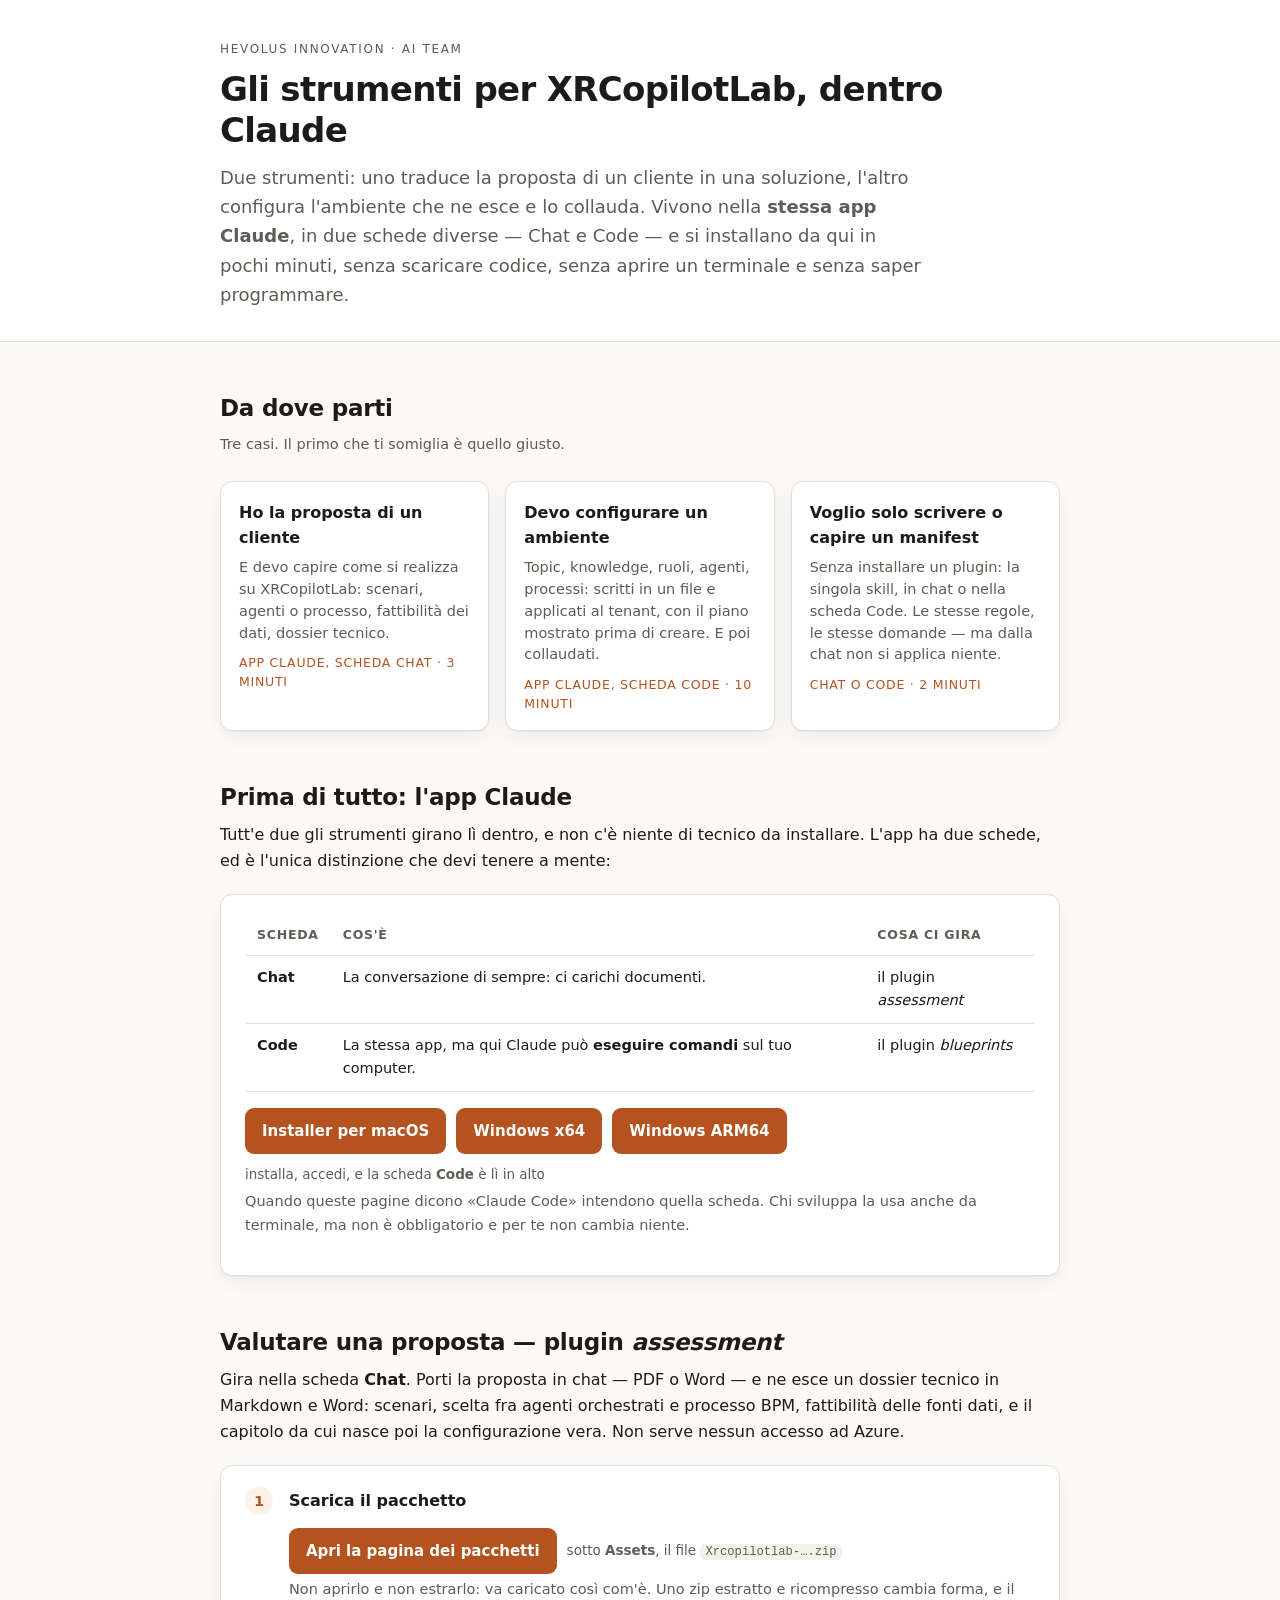
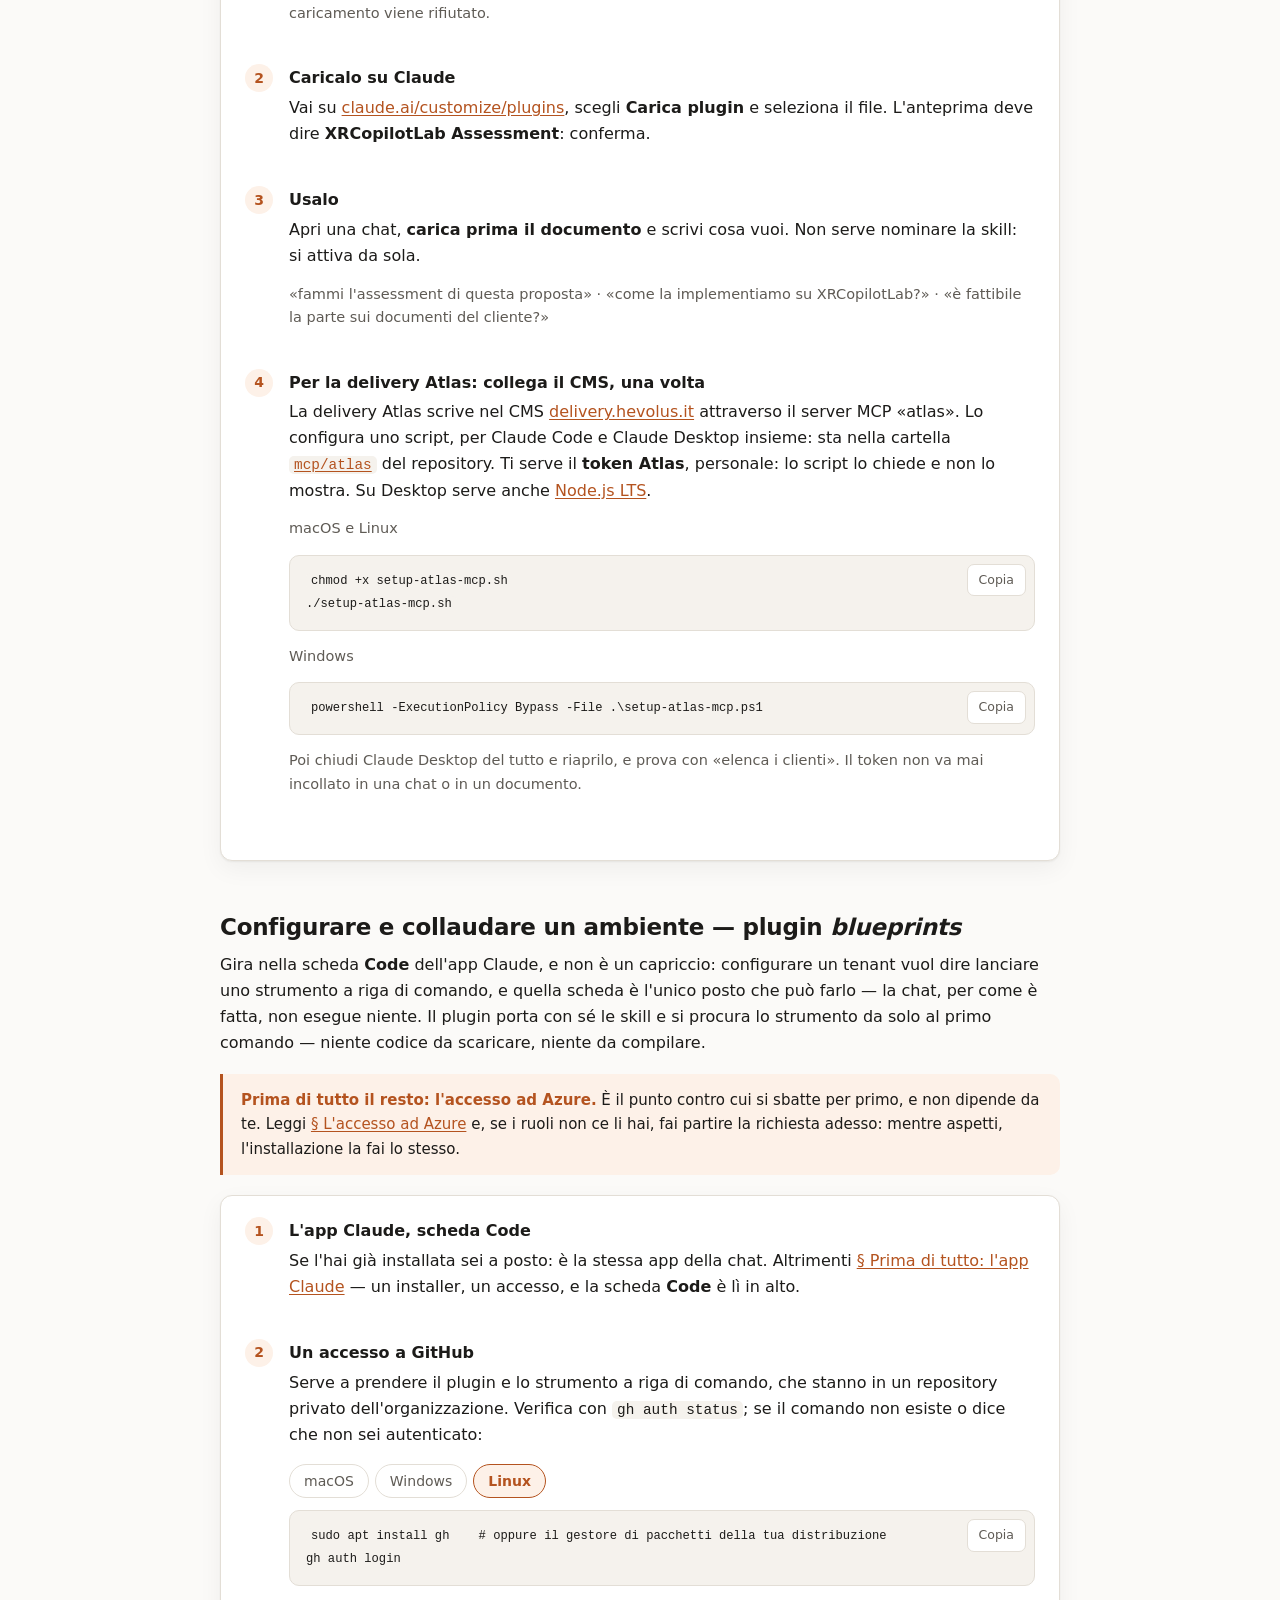
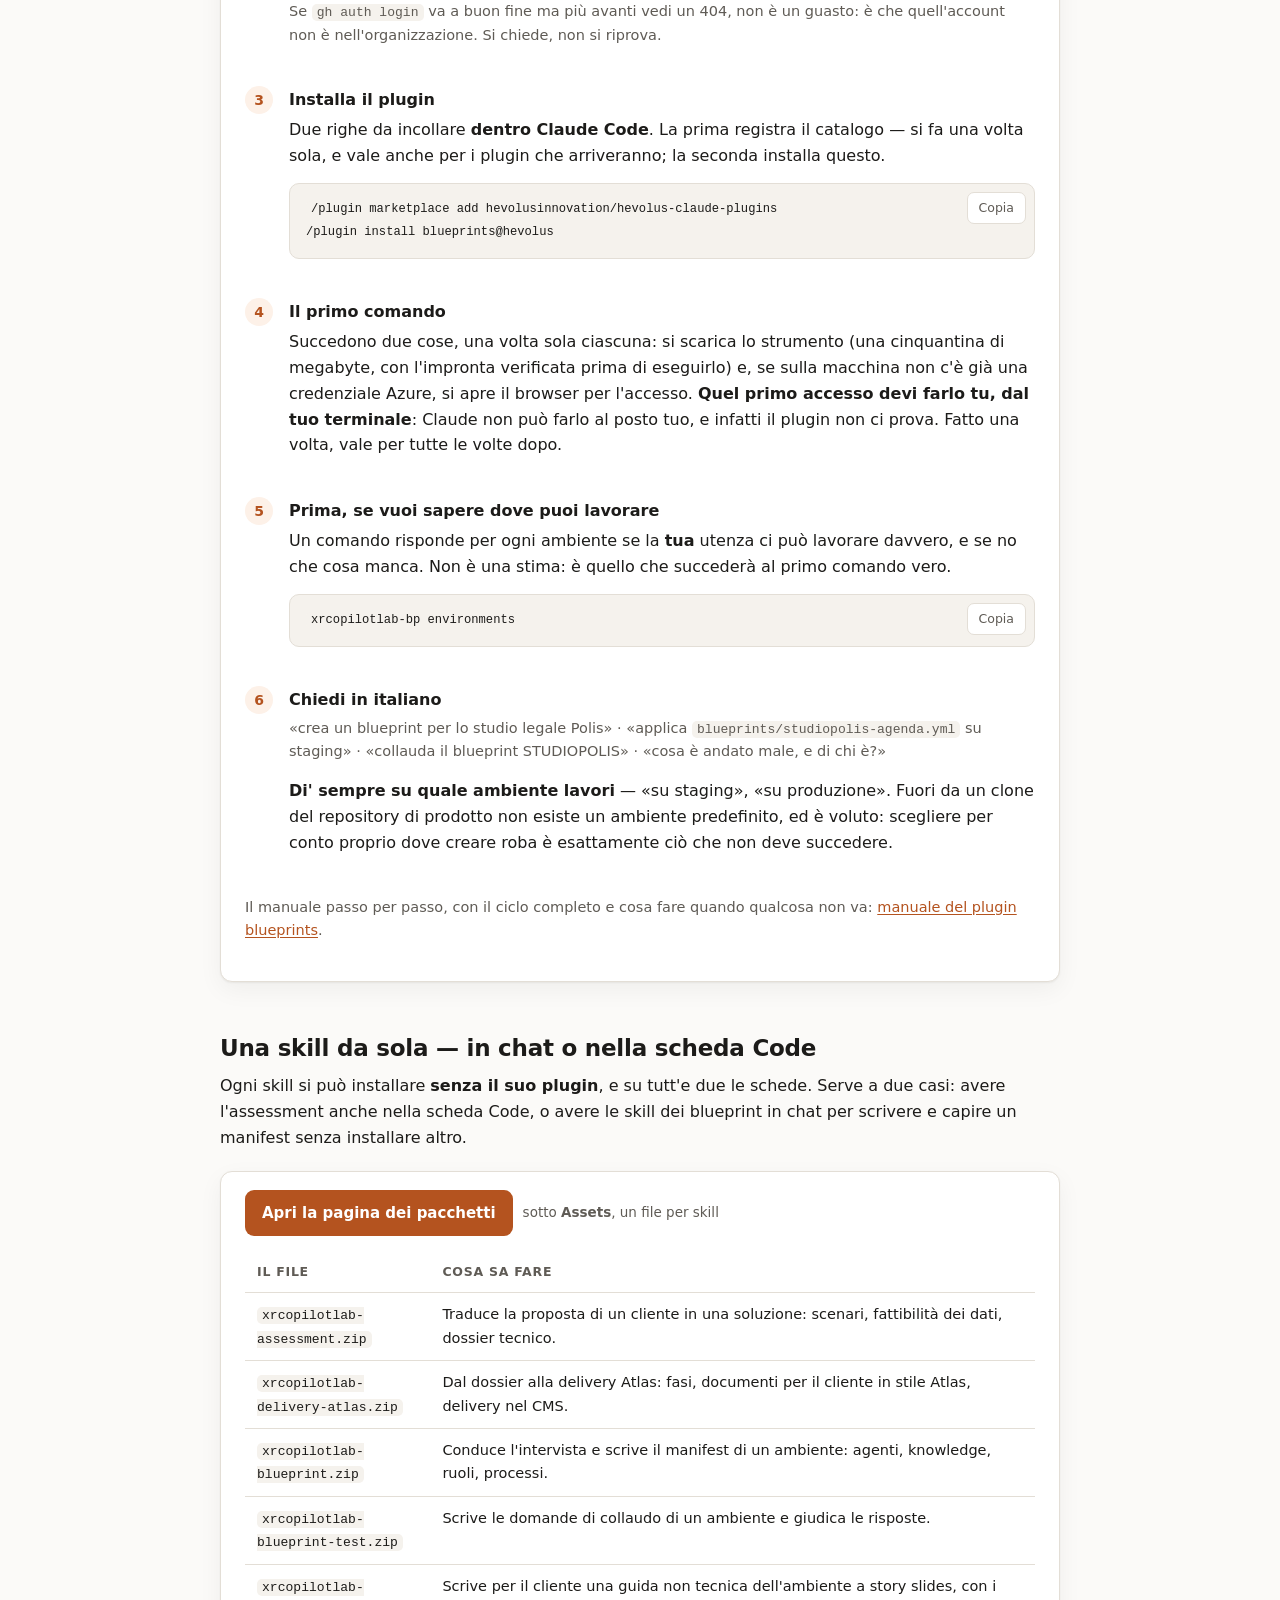
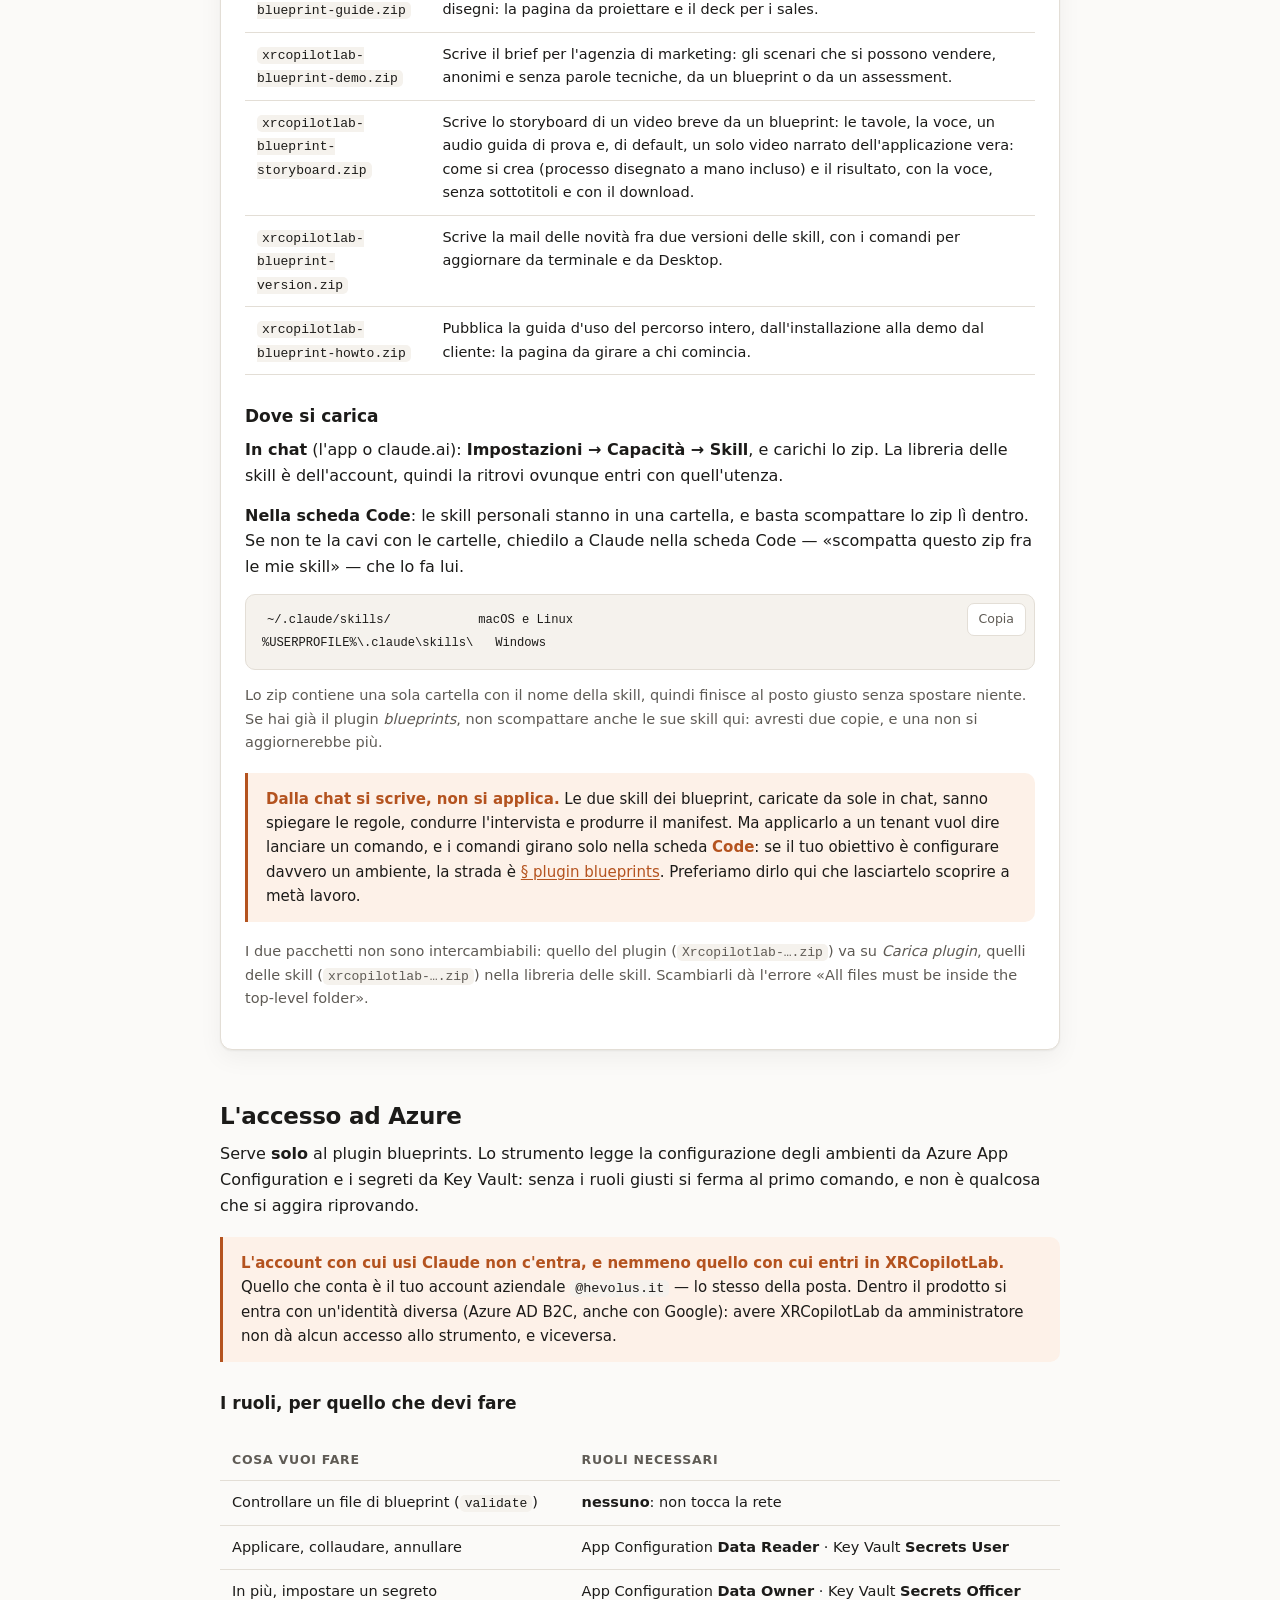
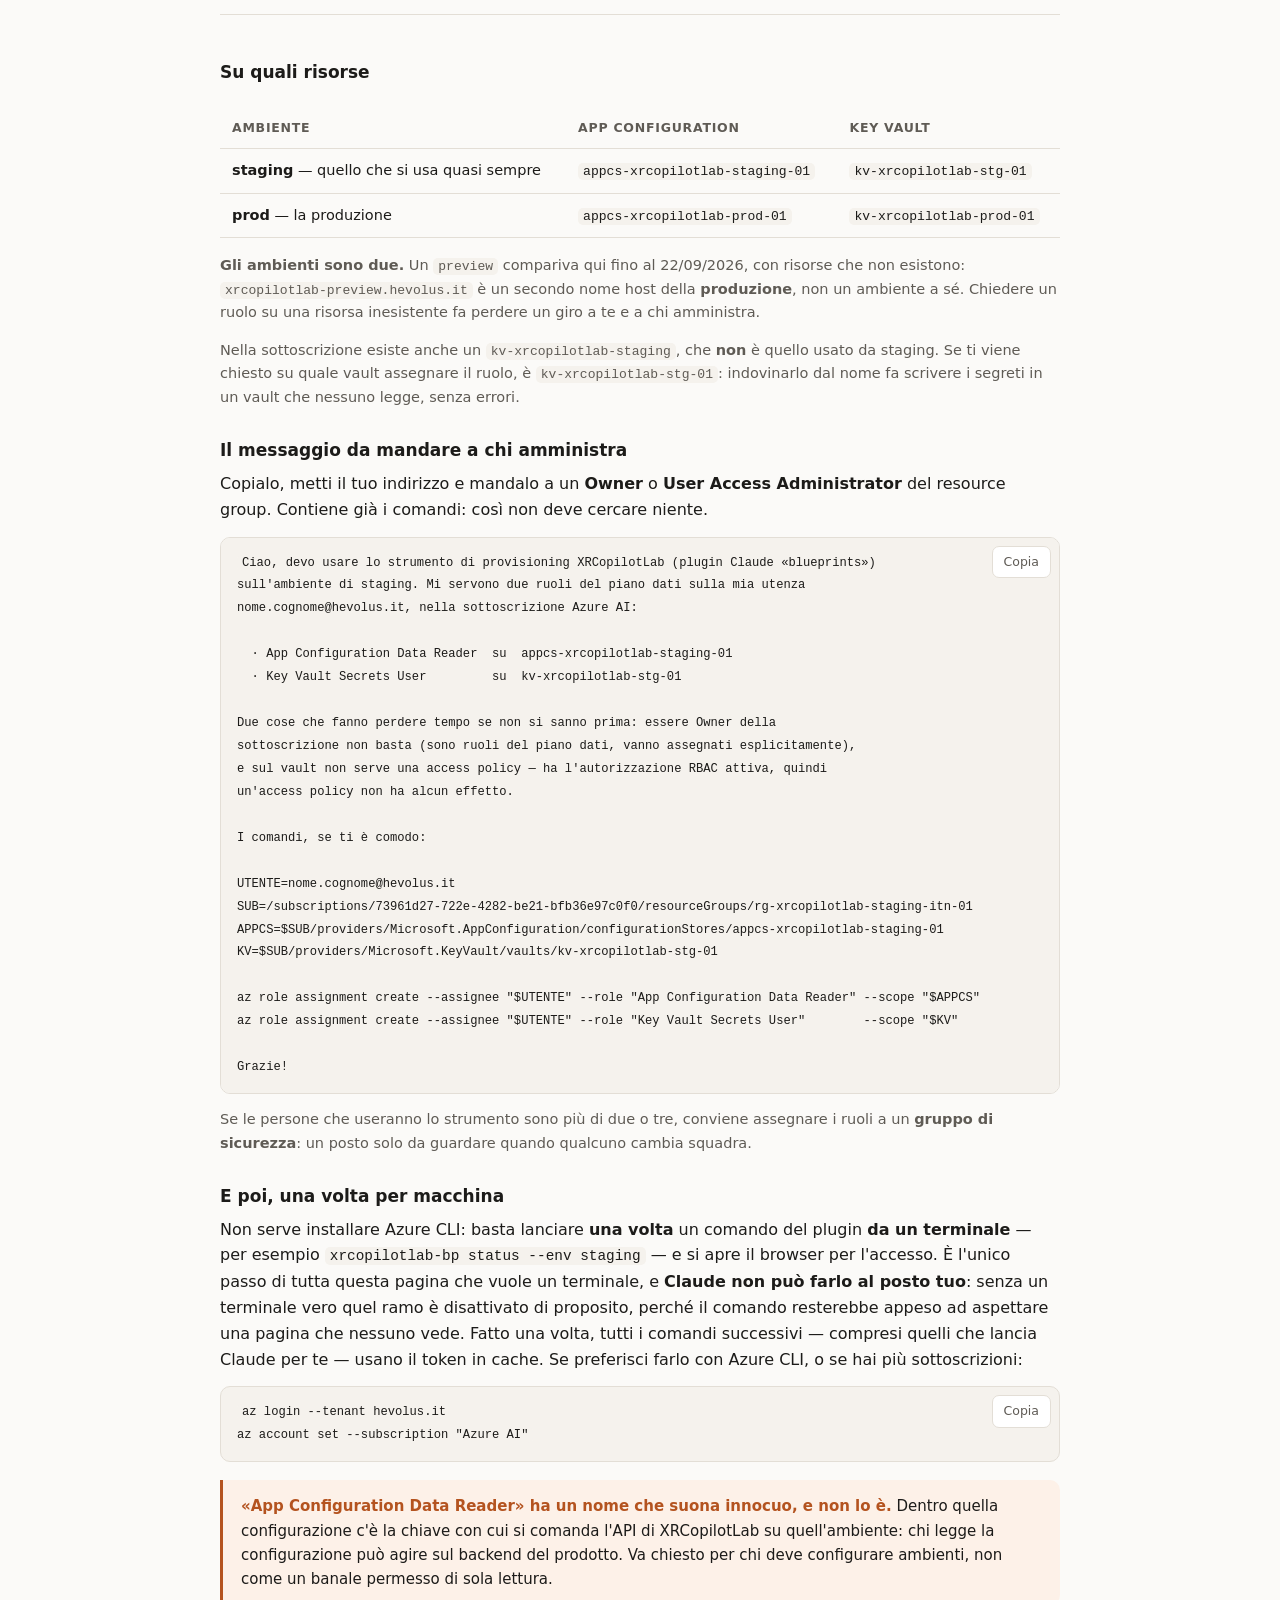
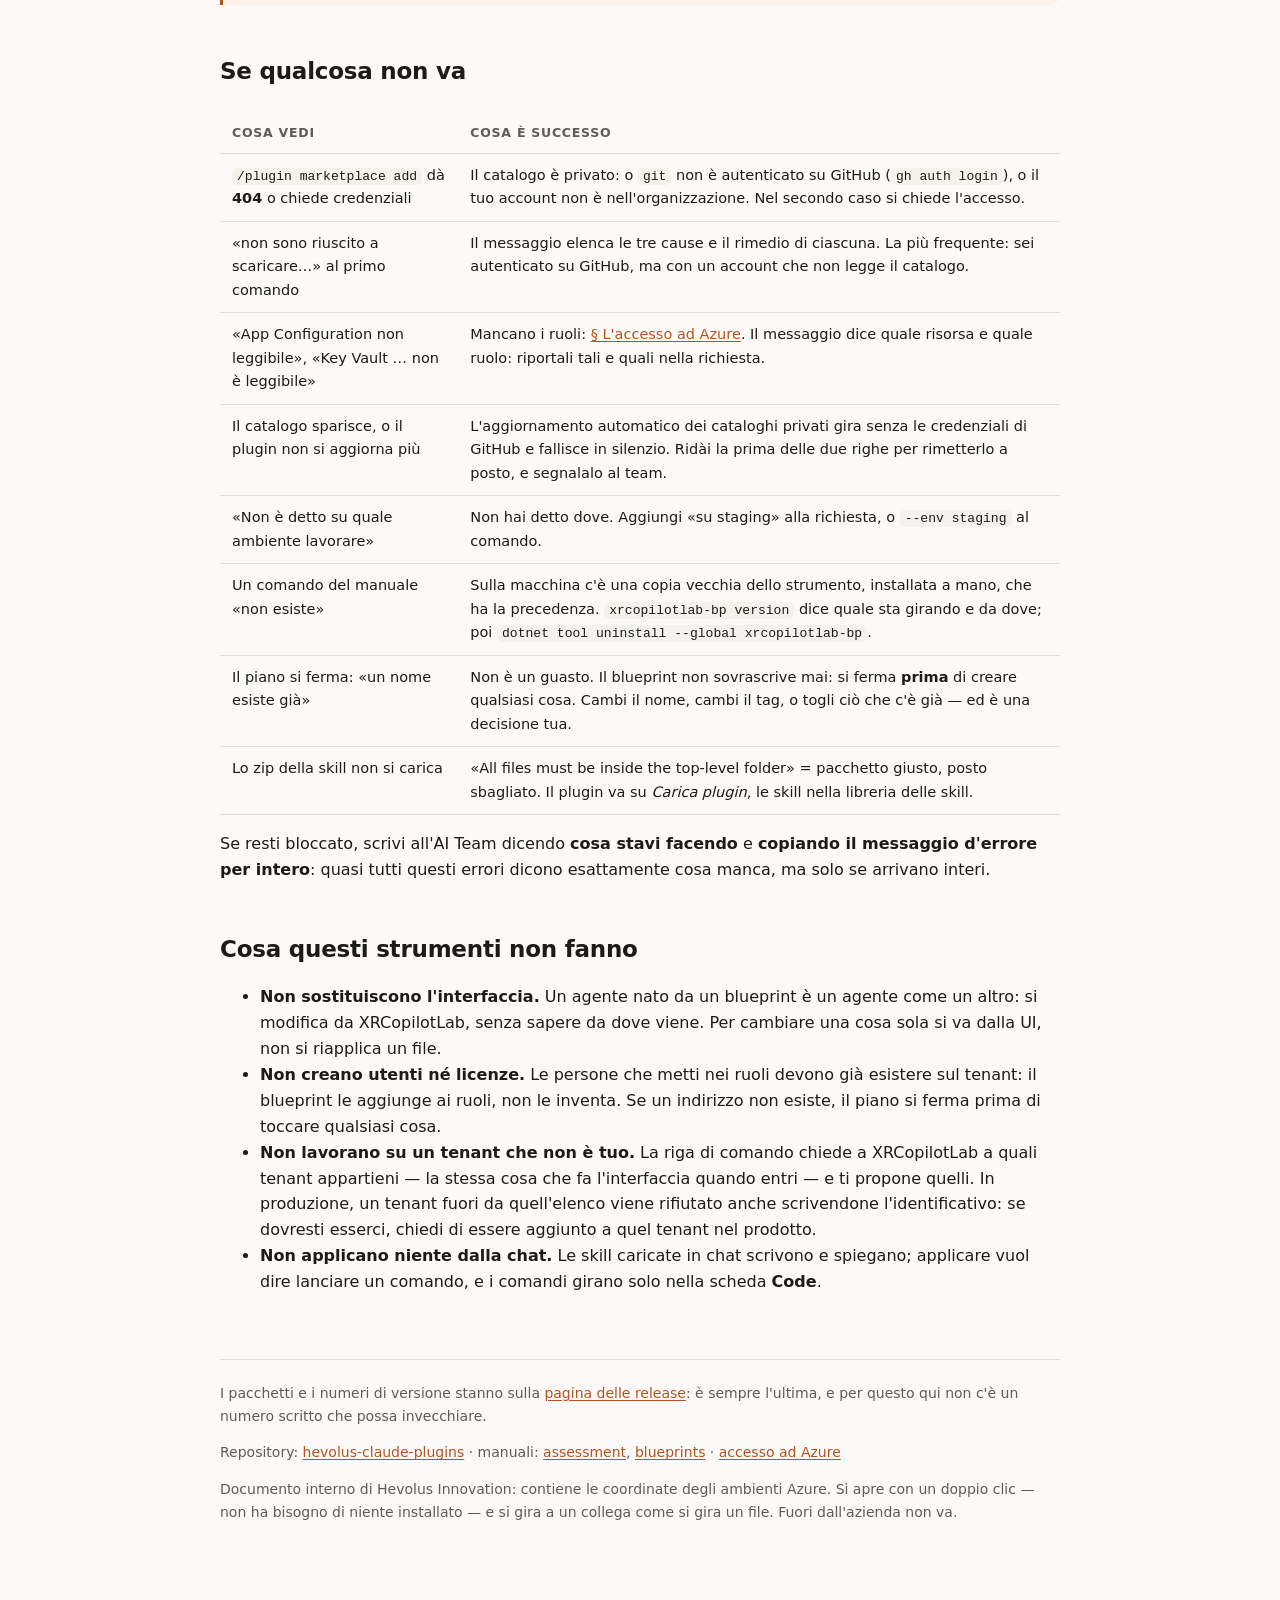
==== commit 7c6beb79: "feat(blueprints): 2.31.0 — skill xrcopilotlab-blueprint-version, la mail delle novità fra due versio" ====
--- a/sito/index.html
+++ b/sito/index.html
@@ -472,6 +472,10 @@
         <tr>
           <td><code>xrcopilotlab-blueprint-storyboard.zip</code></td>
           <td>Scrive lo storyboard di un video breve da un blueprint: le tavole, la voce, un audio guida di prova e, di default, un solo video narrato dell'applicazione vera: come si crea (processo disegnato a mano incluso) e il risultato, con la voce, senza sottotitoli e con il download.</td>
+        </tr>
+        <tr>
+          <td><code>xrcopilotlab-blueprint-version.zip</code></td>
+          <td>Scrive la mail delle novità fra due versioni delle skill, con i comandi per aggiornare da terminale e da Desktop.</td>
         </tr>
         <tr>
           <td><code>xrcopilotlab-blueprint-howto.zip</code></td>
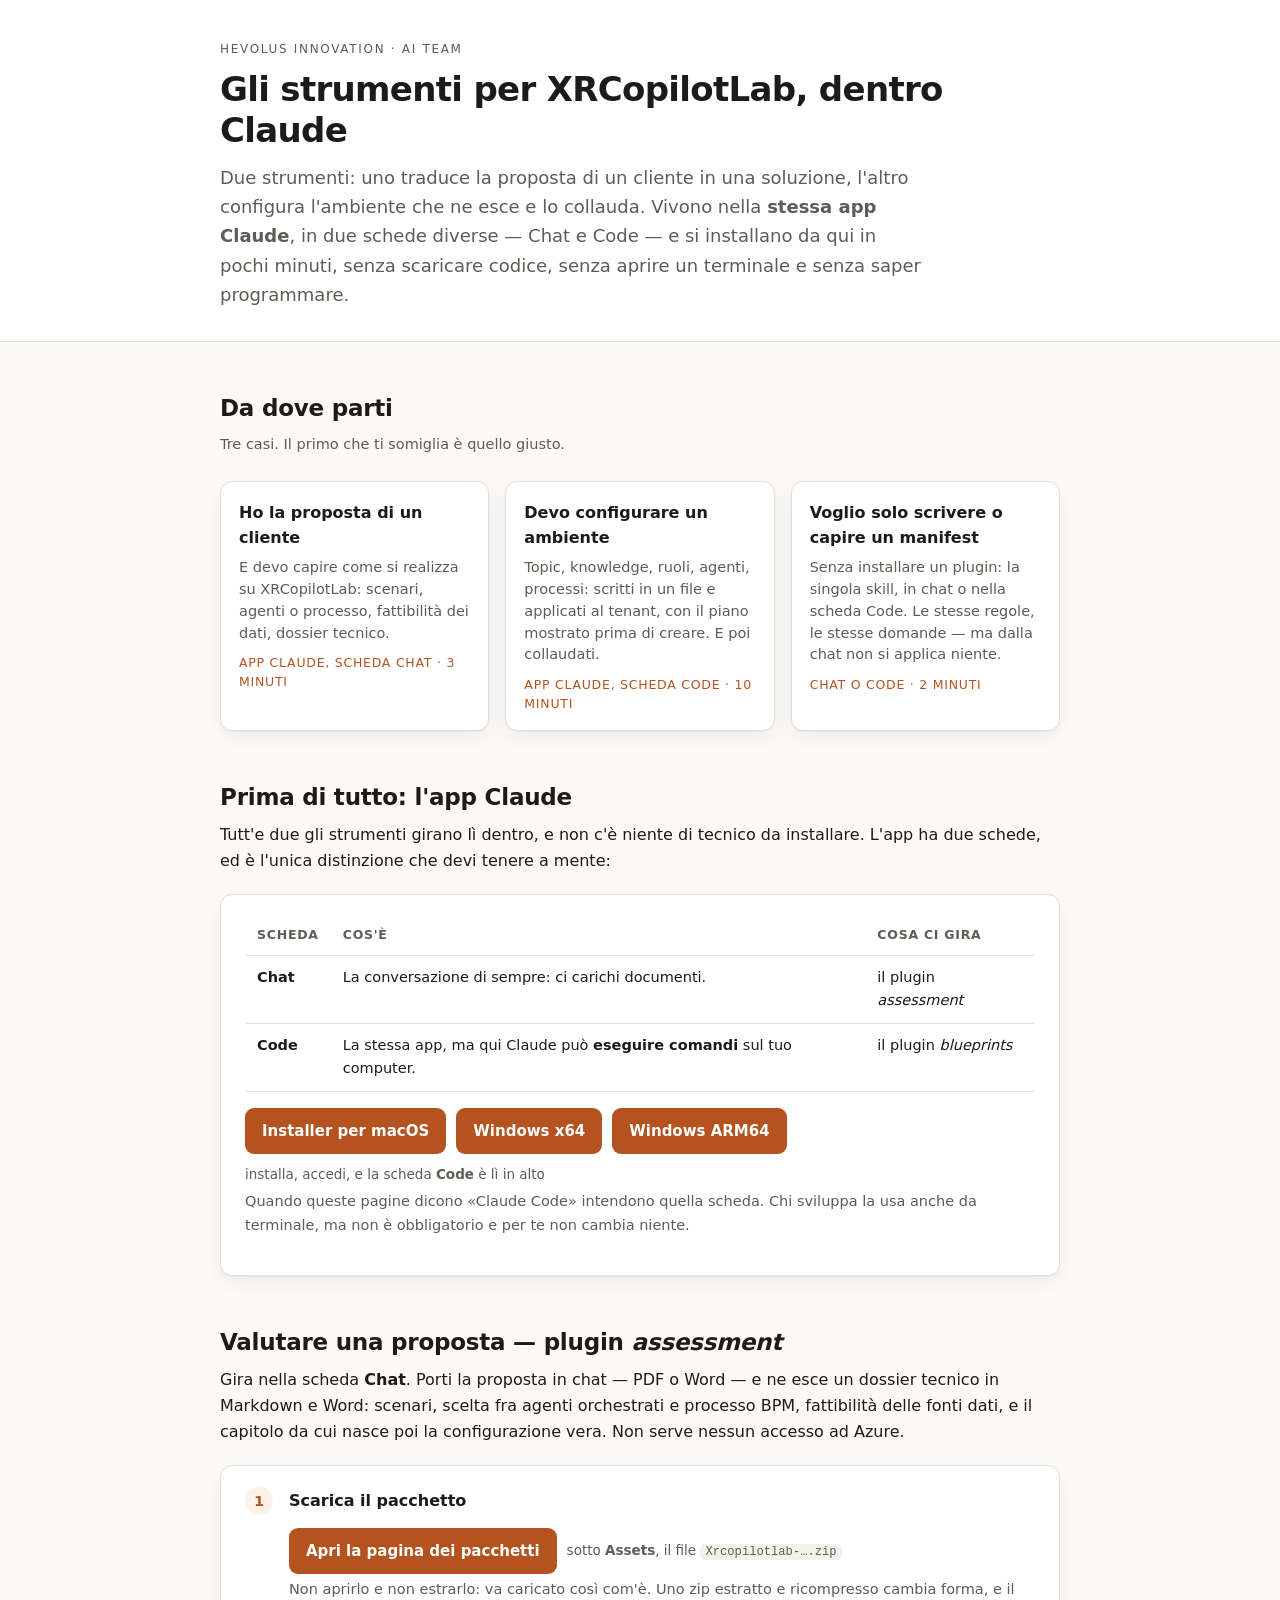
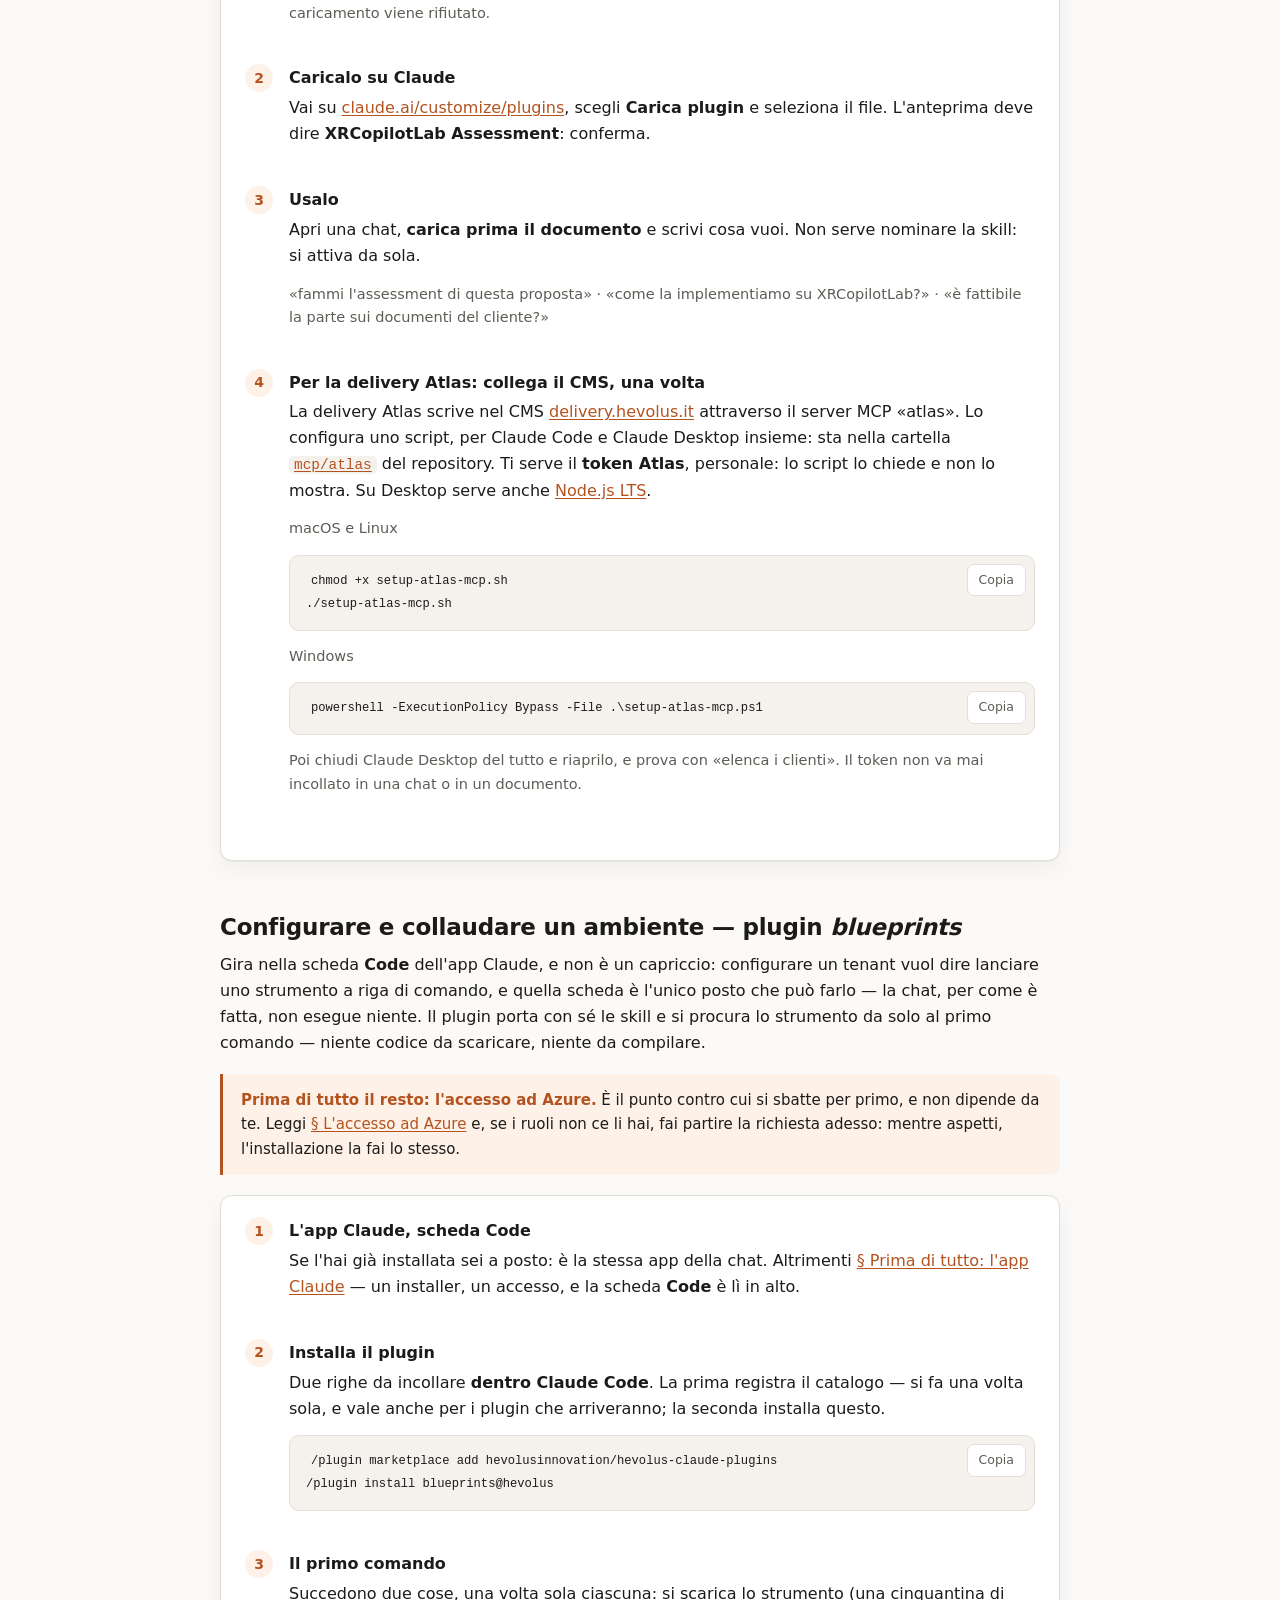
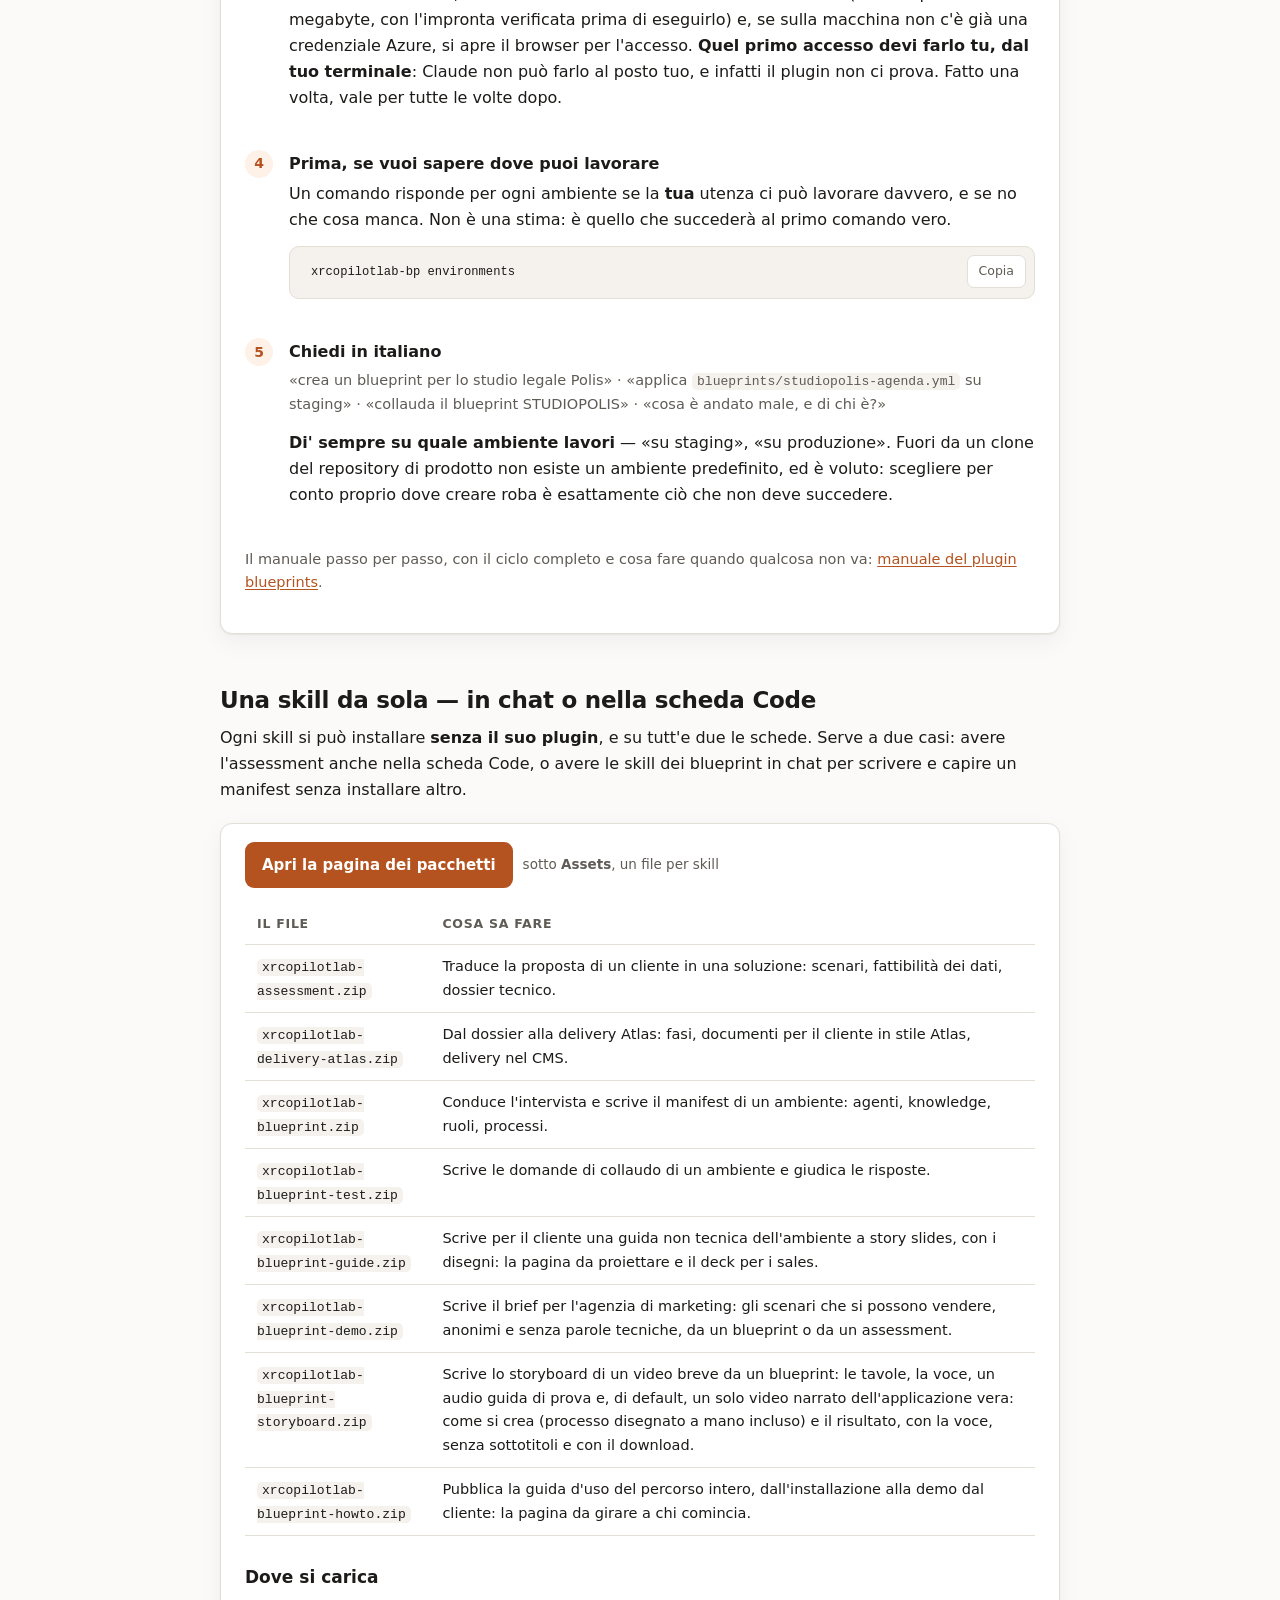
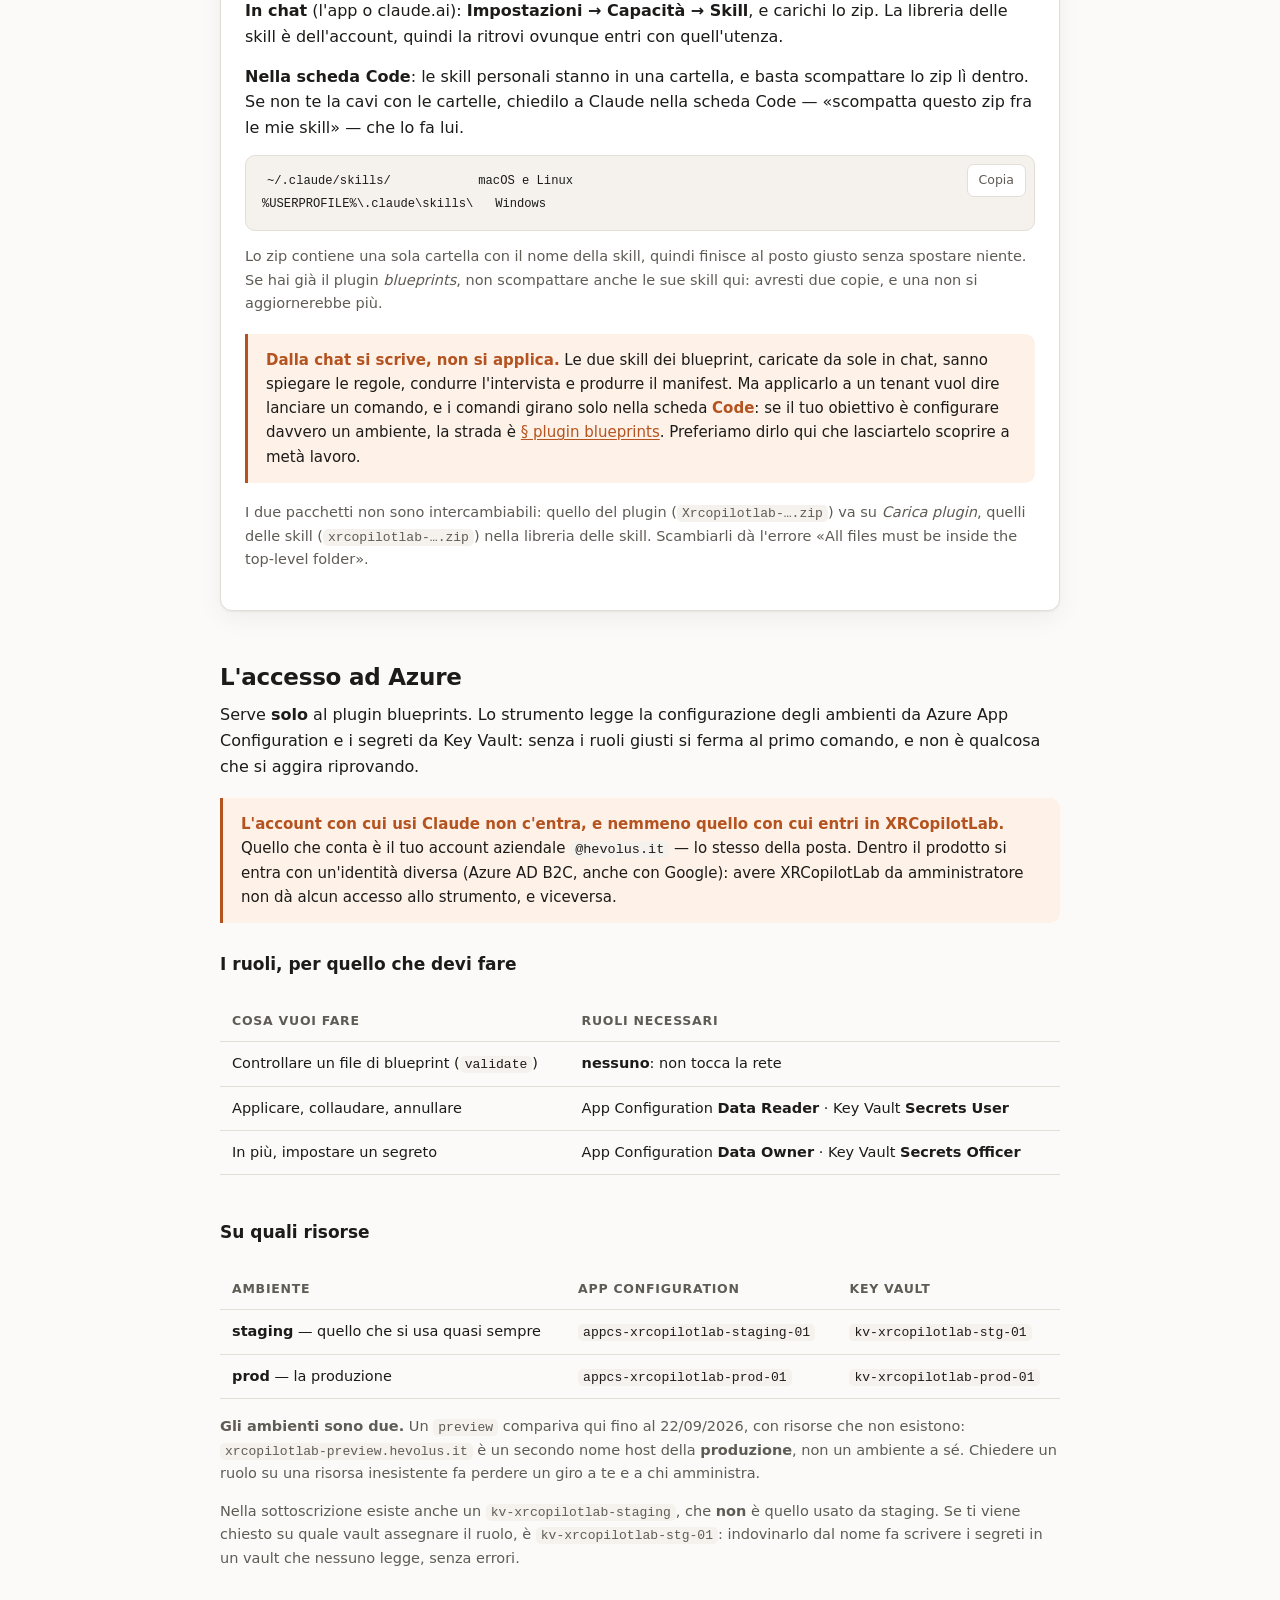
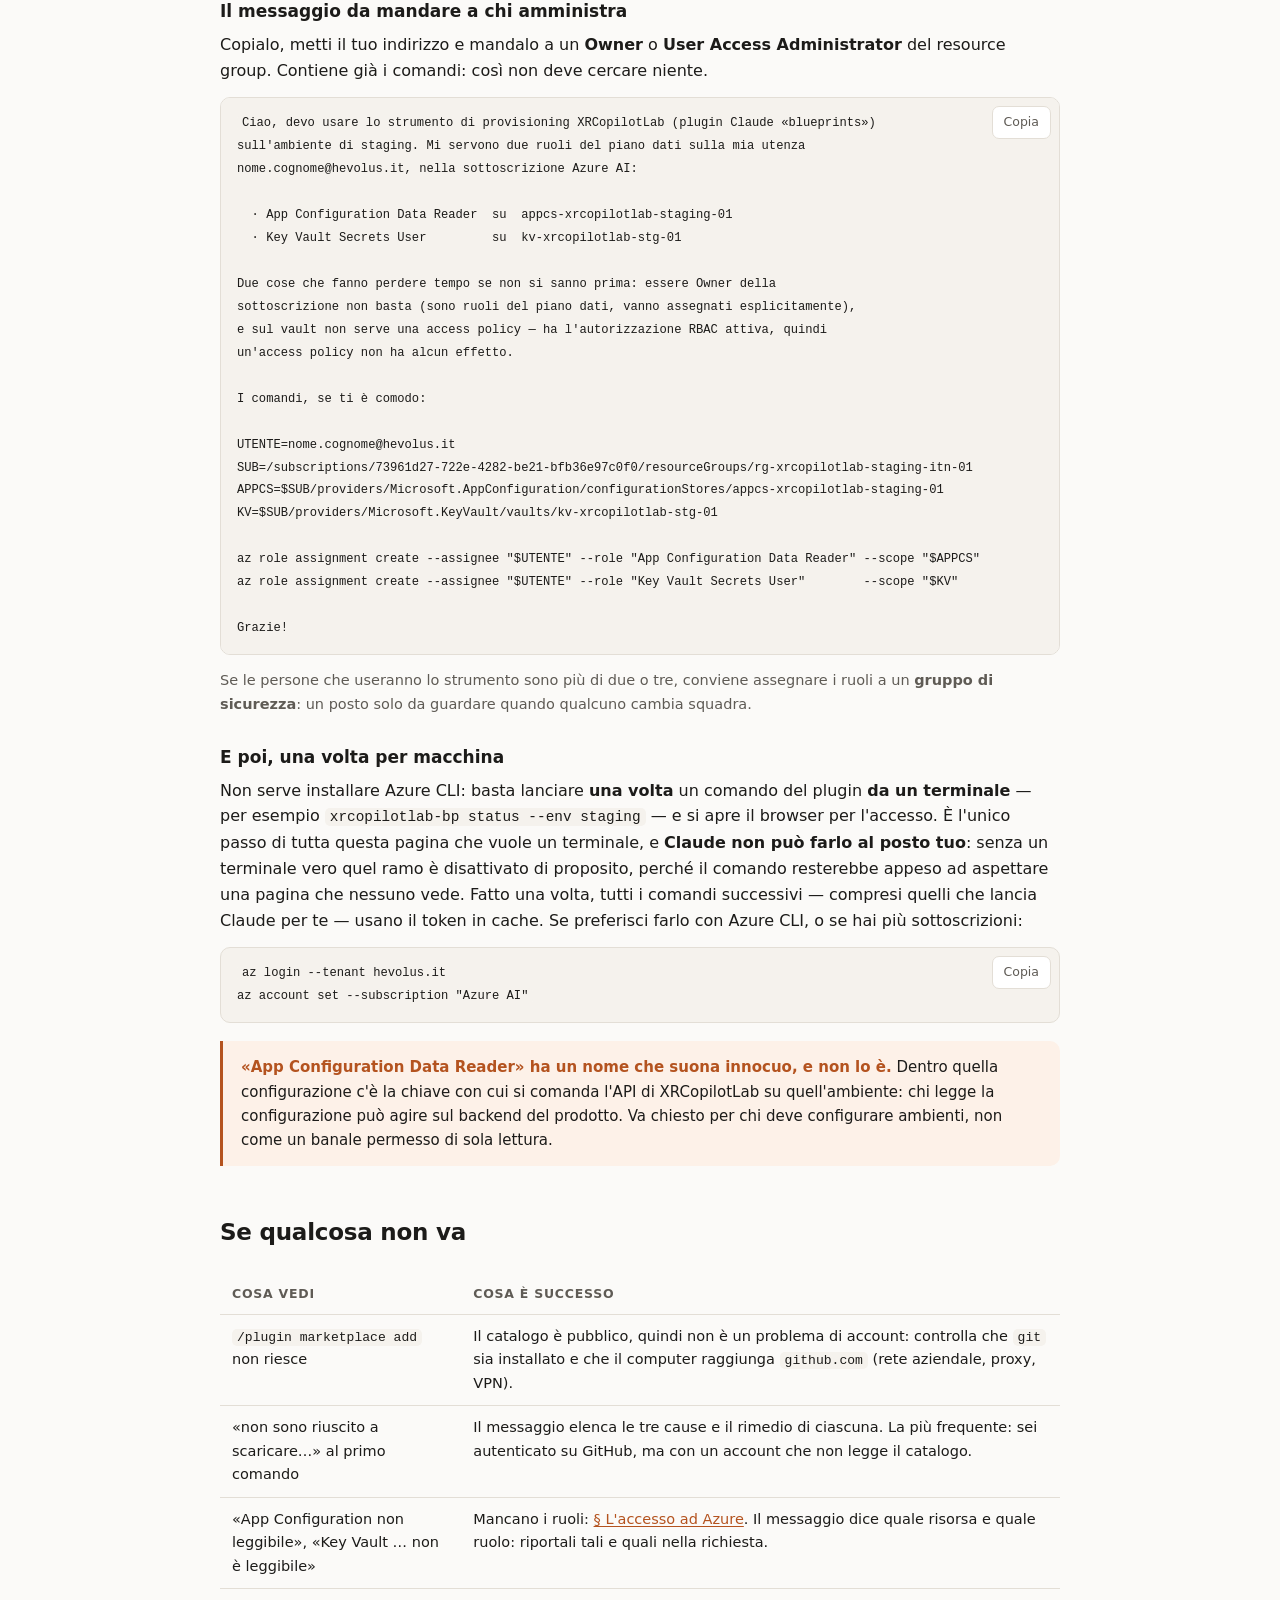
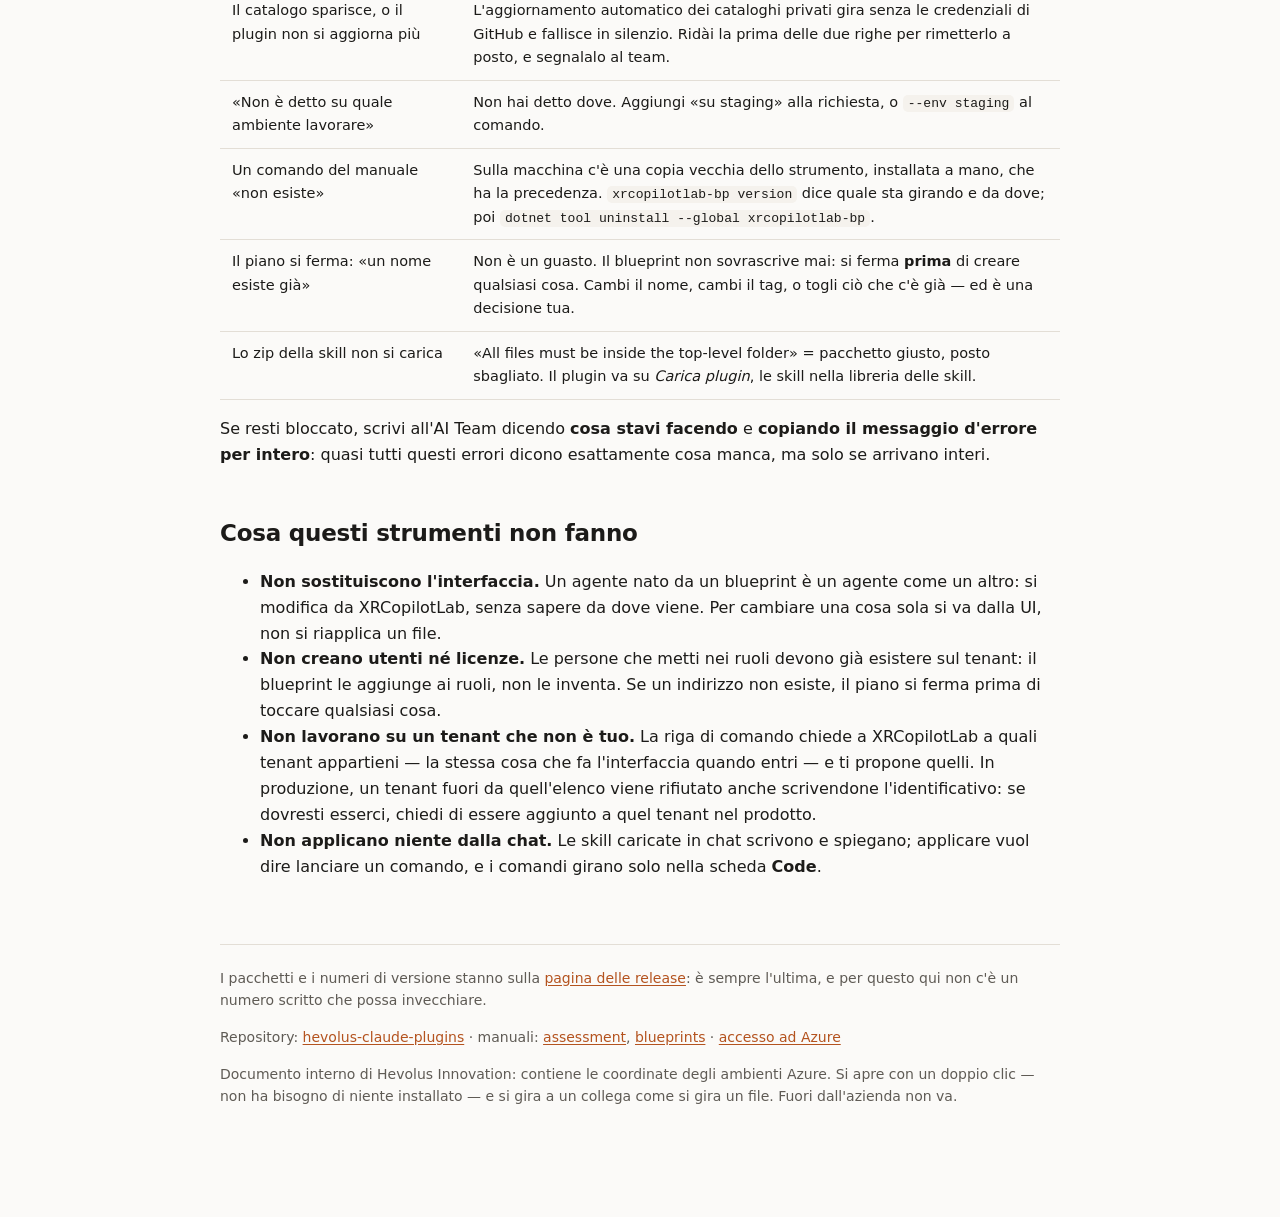
==== commit ef448345: "feat(blueprints): la CLI si scarica senza account GitHub né gh Il catalogo è pubblico, ma gli avviat" ====
--- a/sito/index.html
+++ b/sito/index.html
@@ -361,34 +361,6 @@
           e la scheda <b>Code</b> è lì in alto.</p>
       </li>
       <li>
-        <b>Un accesso a GitHub</b>
-        <p>Serve a prendere il plugin e lo strumento a riga di comando, che stanno in un repository
-          privato dell'organizzazione. Verifica con <code>gh auth status</code>; se il comando non
-          esiste o dice che non sei autenticato:</p>
-
-        <div class="schede" role="tablist" aria-label="Sistema operativo">
-          <button role="tab" data-so="mac" aria-selected="true">macOS</button>
-          <button role="tab" data-so="win" aria-selected="false">Windows</button>
-          <button role="tab" data-so="linux" aria-selected="false">Linux</button>
-        </div>
-
-        <div class="comando" data-so="mac">
-          <pre><code>brew install gh
-gh auth login</code></pre>
-        </div>
-        <div class="comando" data-so="win" hidden>
-          <pre><code>winget install GitHub.cli
-gh auth login</code></pre>
-        </div>
-        <div class="comando" data-so="linux" hidden>
-          <pre><code>sudo apt install gh    # oppure il gestore di pacchetti della tua distribuzione
-gh auth login</code></pre>
-        </div>
-
-        <p class="nota">Se <code>gh auth login</code> va a buon fine ma più avanti vedi un 404,
-          non è un guasto: è che quell'account non è nell'organizzazione. Si chiede, non si riprova.</p>
-      </li>
-      <li>
         <b>Installa il plugin</b>
         <p>Due righe da incollare <b>dentro Claude Code</b>. La prima registra il catalogo — si fa
           una volta sola, e vale anche per i plugin che arriveranno; la seconda installa questo.</p>
@@ -472,10 +444,6 @@
         <tr>
           <td><code>xrcopilotlab-blueprint-storyboard.zip</code></td>
           <td>Scrive lo storyboard di un video breve da un blueprint: le tavole, la voce, un audio guida di prova e, di default, un solo video narrato dell'applicazione vera: come si crea (processo disegnato a mano incluso) e il risultato, con la voce, senza sottotitoli e con il download.</td>
-        </tr>
-        <tr>
-          <td><code>xrcopilotlab-blueprint-version.zip</code></td>
-          <td>Scrive la mail delle novità fra due versioni delle skill, con i comandi per aggiornare da terminale e da Desktop.</td>
         </tr>
         <tr>
           <td><code>xrcopilotlab-blueprint-howto.zip</code></td>
@@ -627,8 +595,8 @@
     <thead><tr><th>Cosa vedi</th><th>Cosa è successo</th></tr></thead>
     <tbody>
       <tr>
-        <td><code>/plugin marketplace add</code> dà <b>404</b> o chiede credenziali</td>
-        <td>Il catalogo è privato: o <code>git</code> non è autenticato su GitHub (<code>gh auth login</code>), o il tuo account non è nell'organizzazione. Nel secondo caso si chiede l'accesso.</td>
+        <td><code>/plugin marketplace add</code> non riesce</td>
+        <td>Il catalogo è pubblico, quindi non è un problema di account: controlla che <code>git</code> sia installato e che il computer raggiunga <code>github.com</code> (rete aziendale, proxy, VPN).</td>
       </tr>
       <tr>
         <td>«non sono riuscito a scaricare…» al primo comando</td>
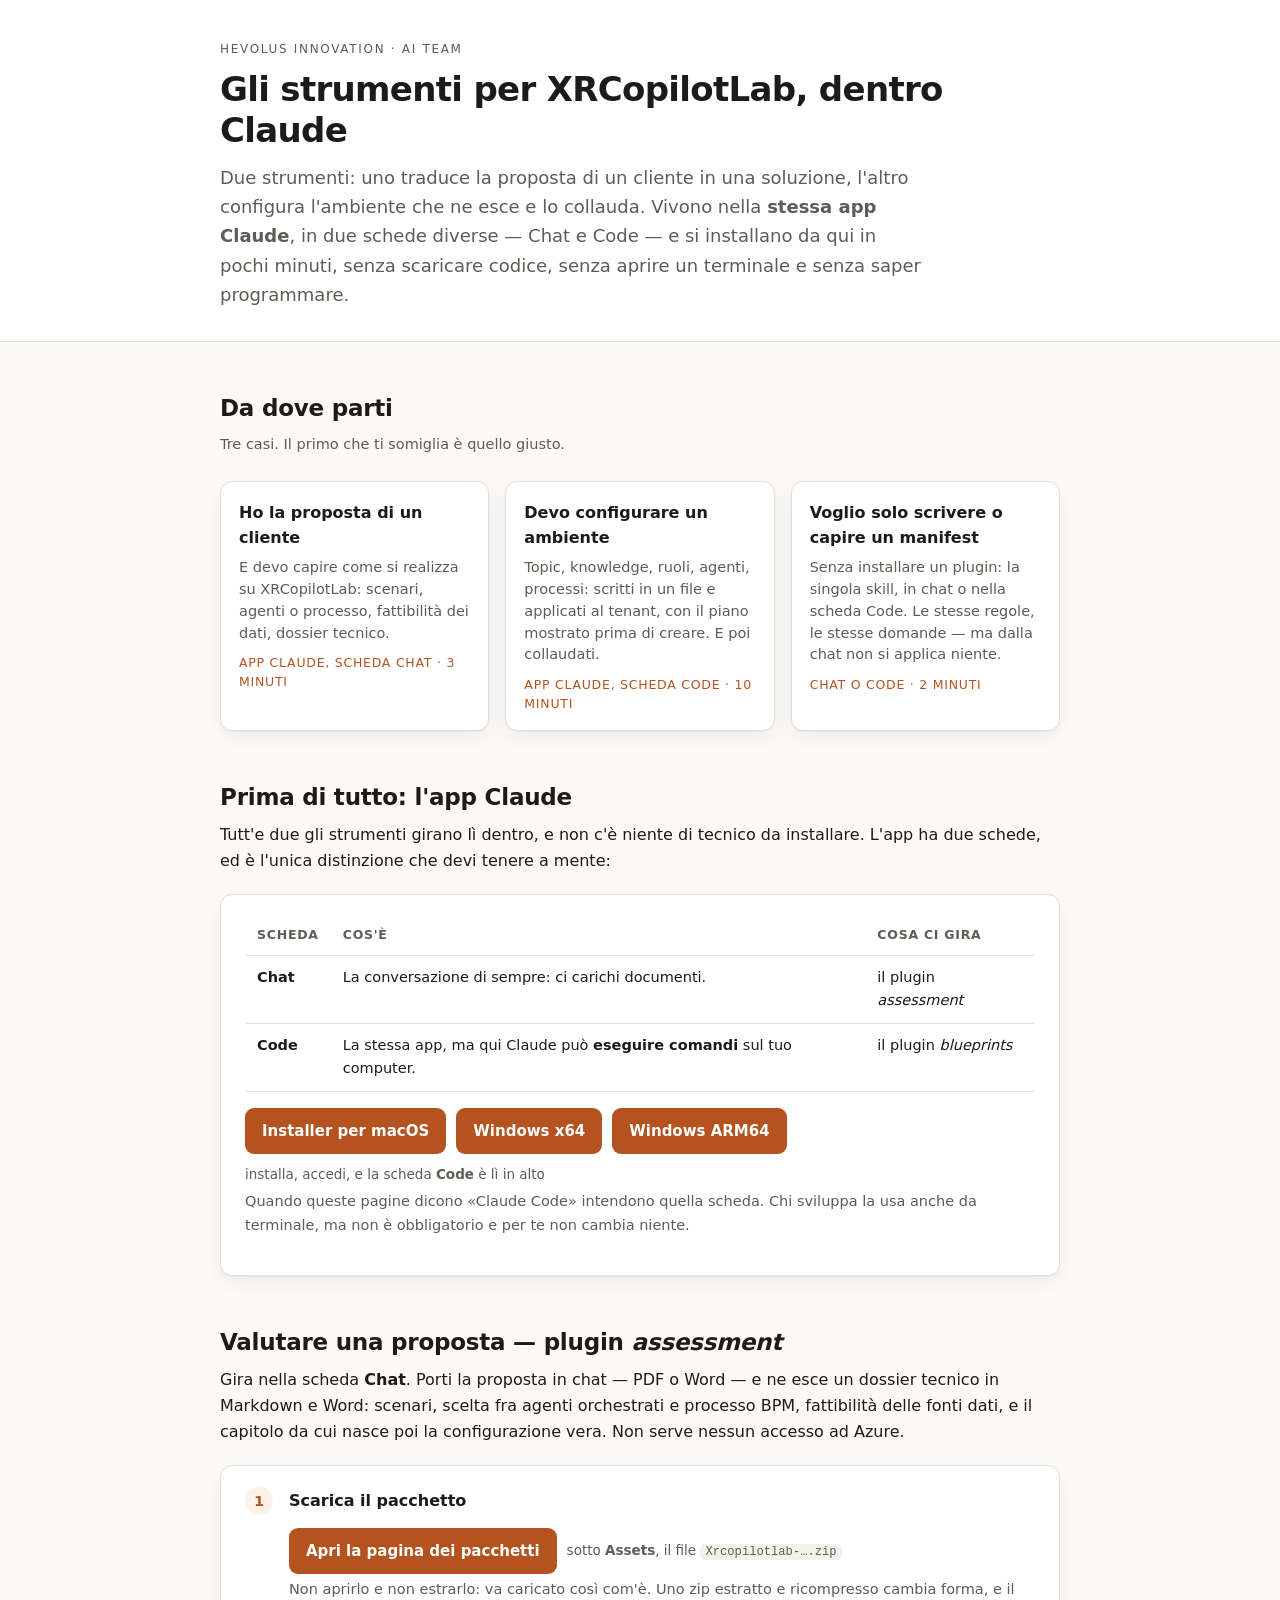
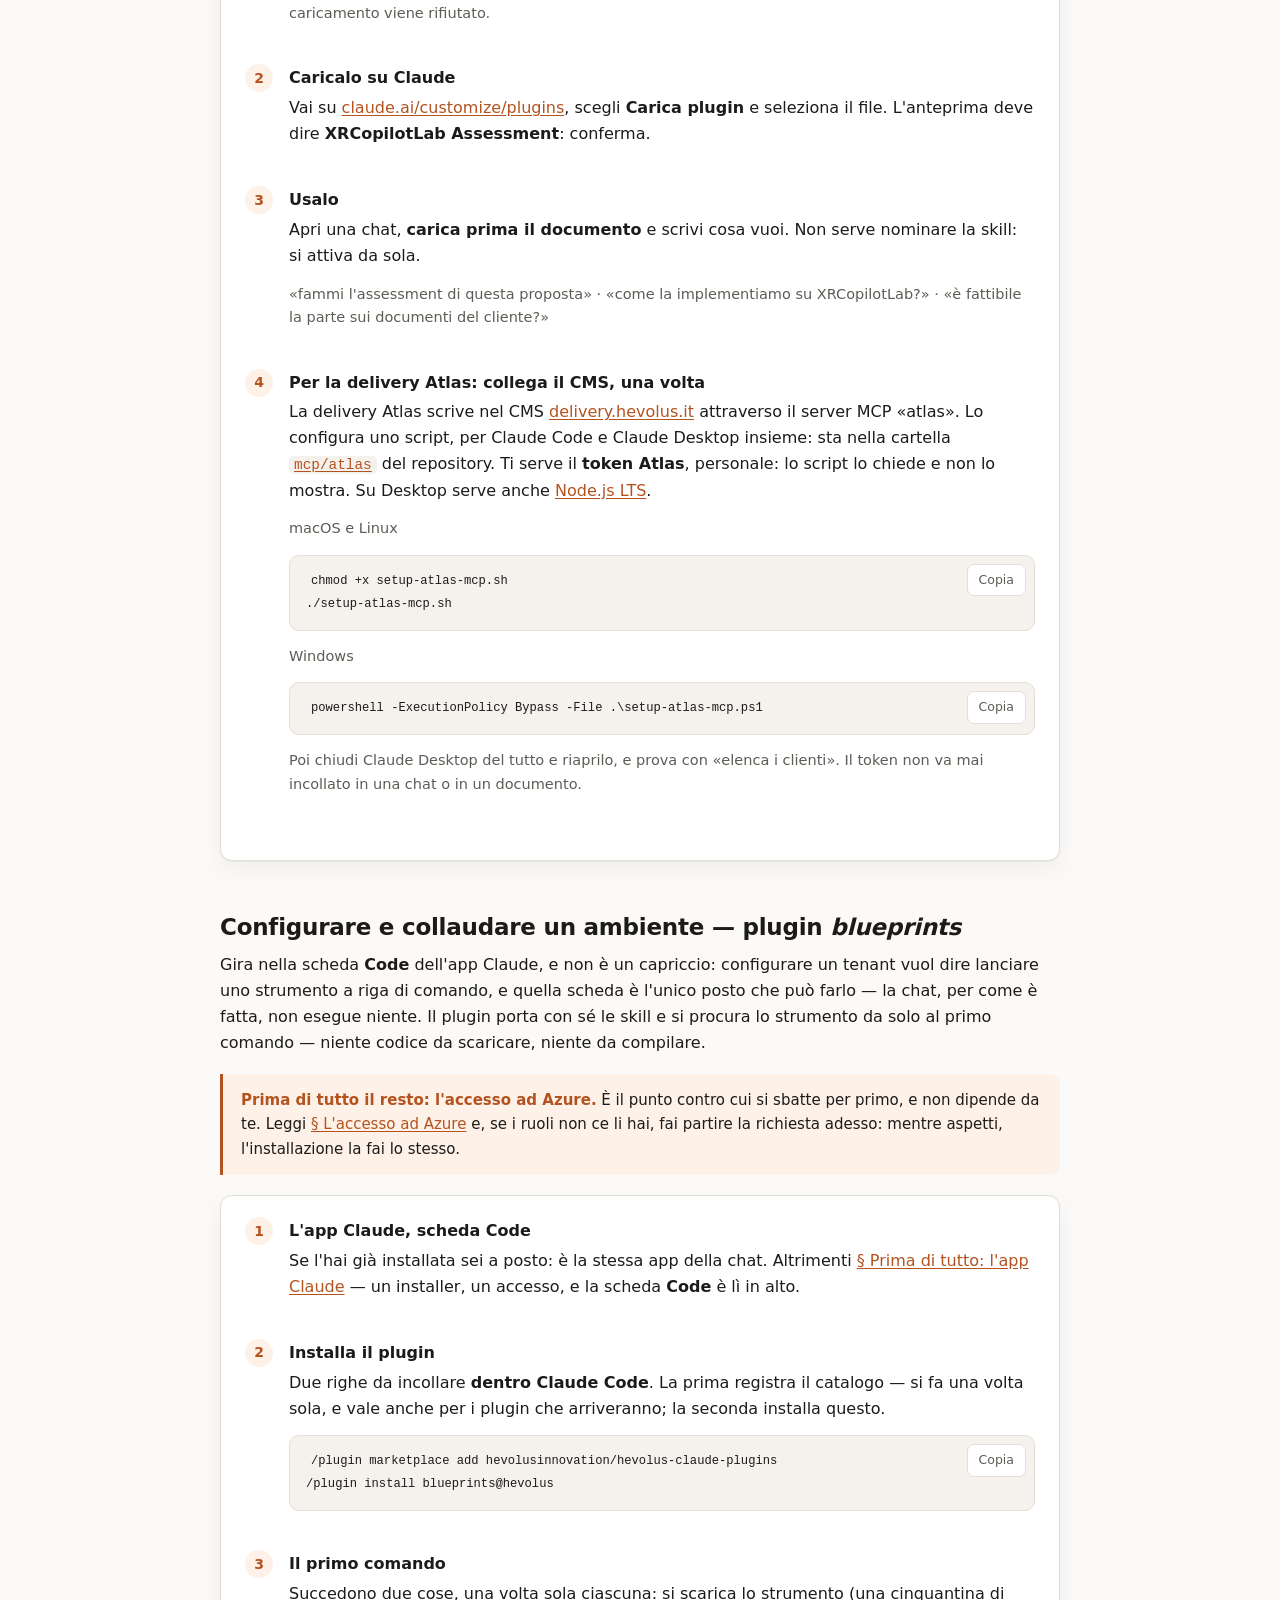
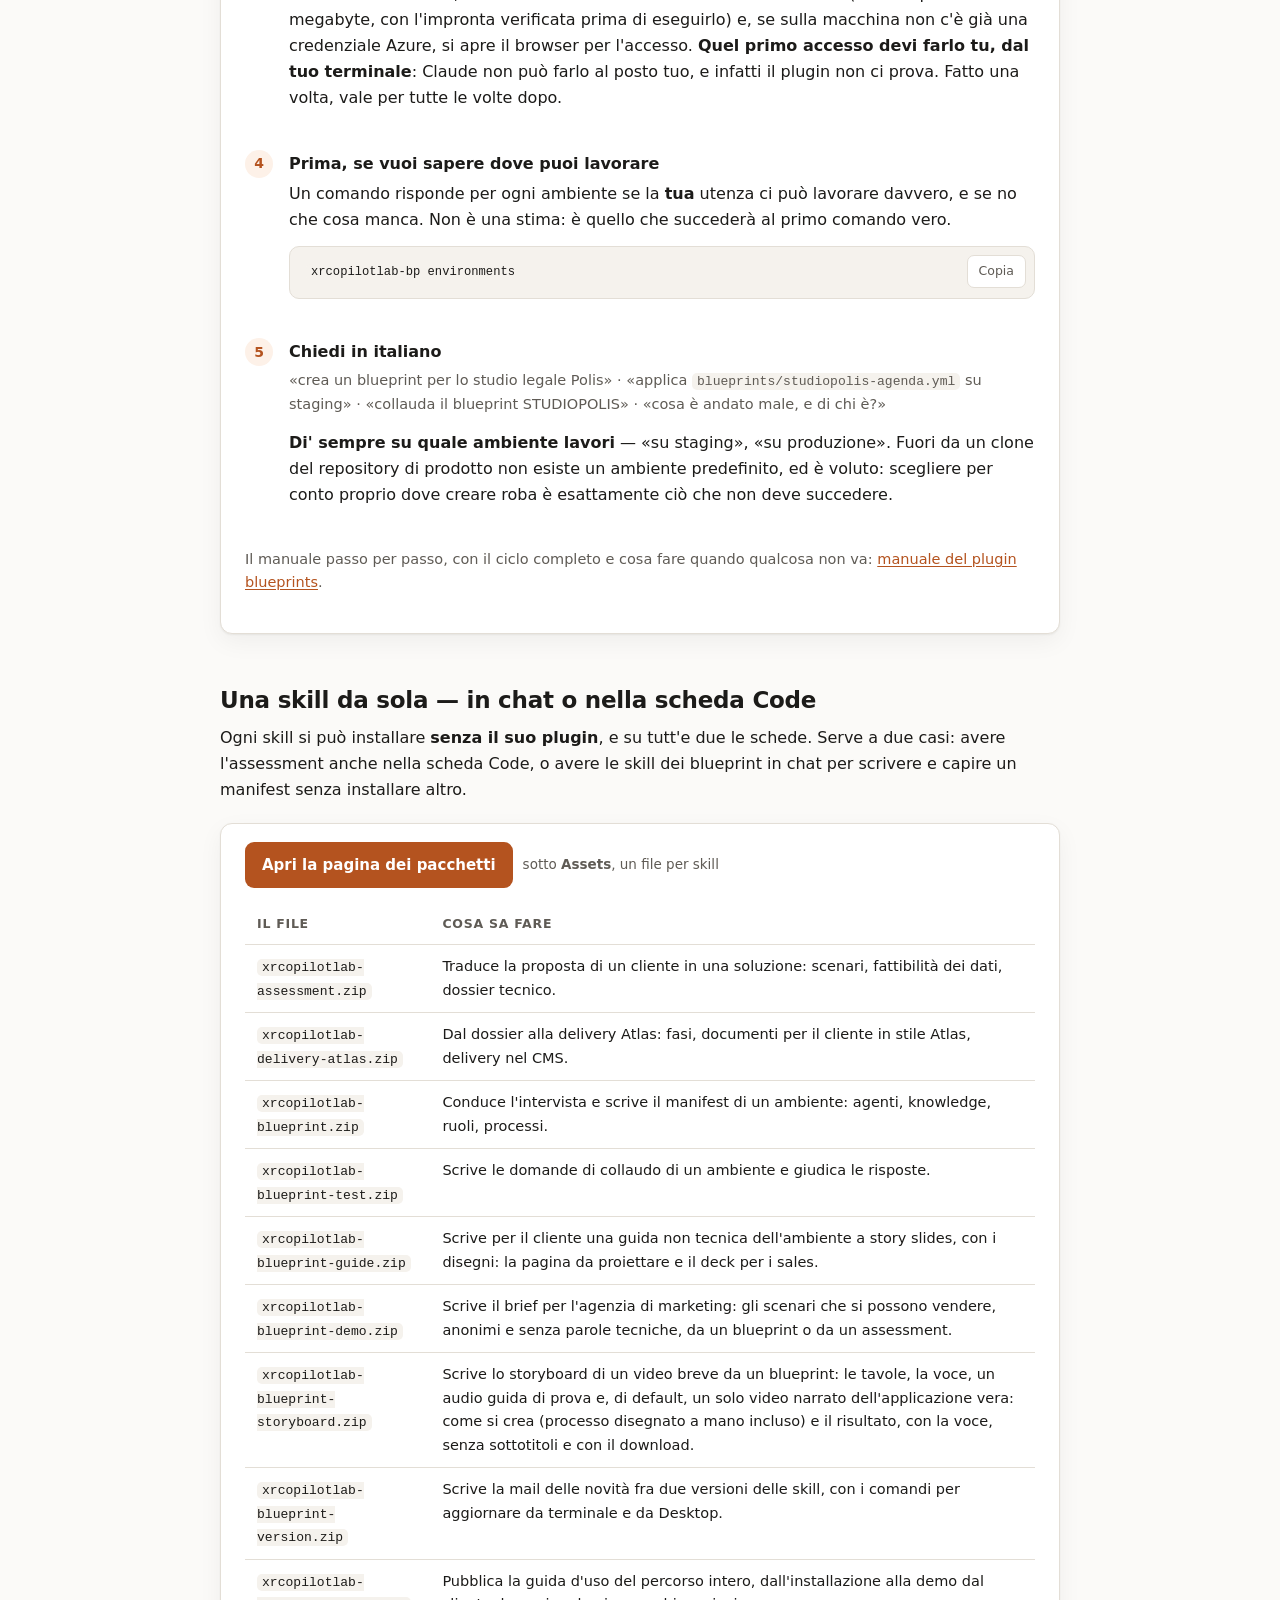
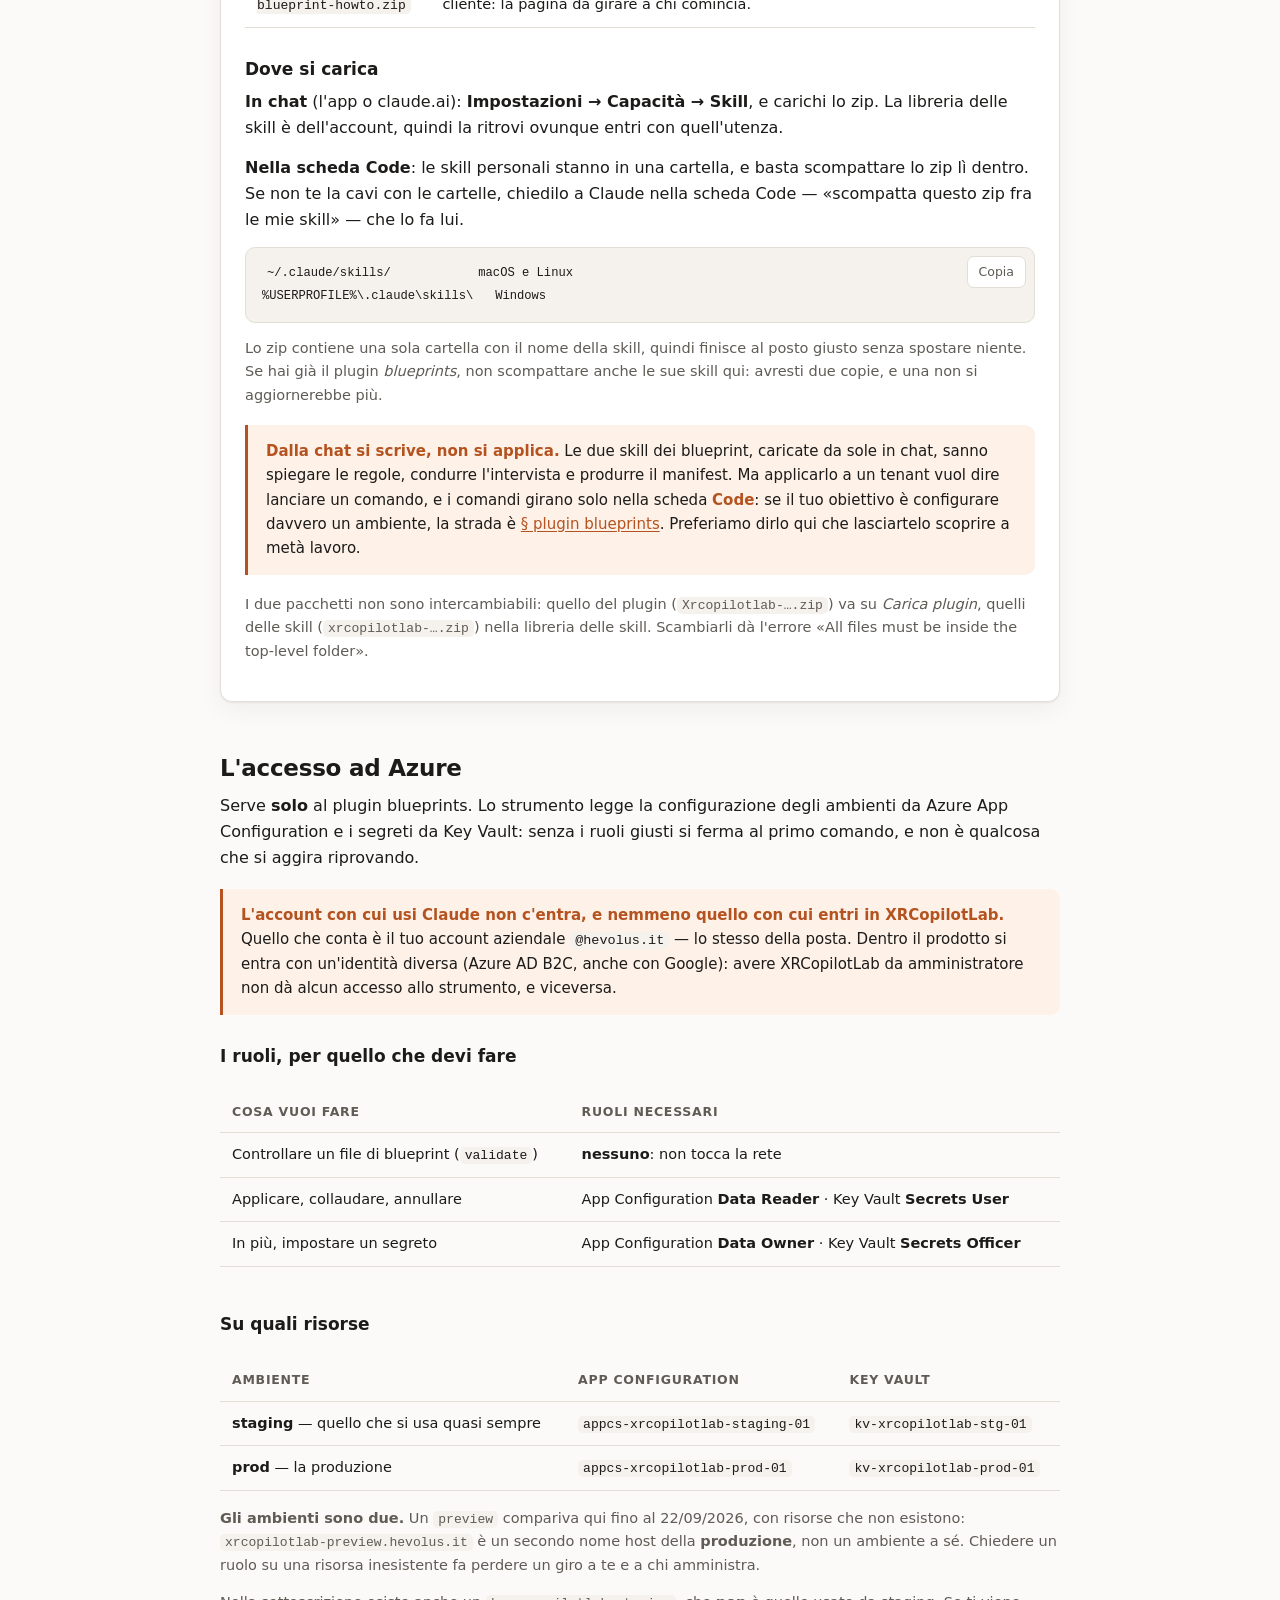
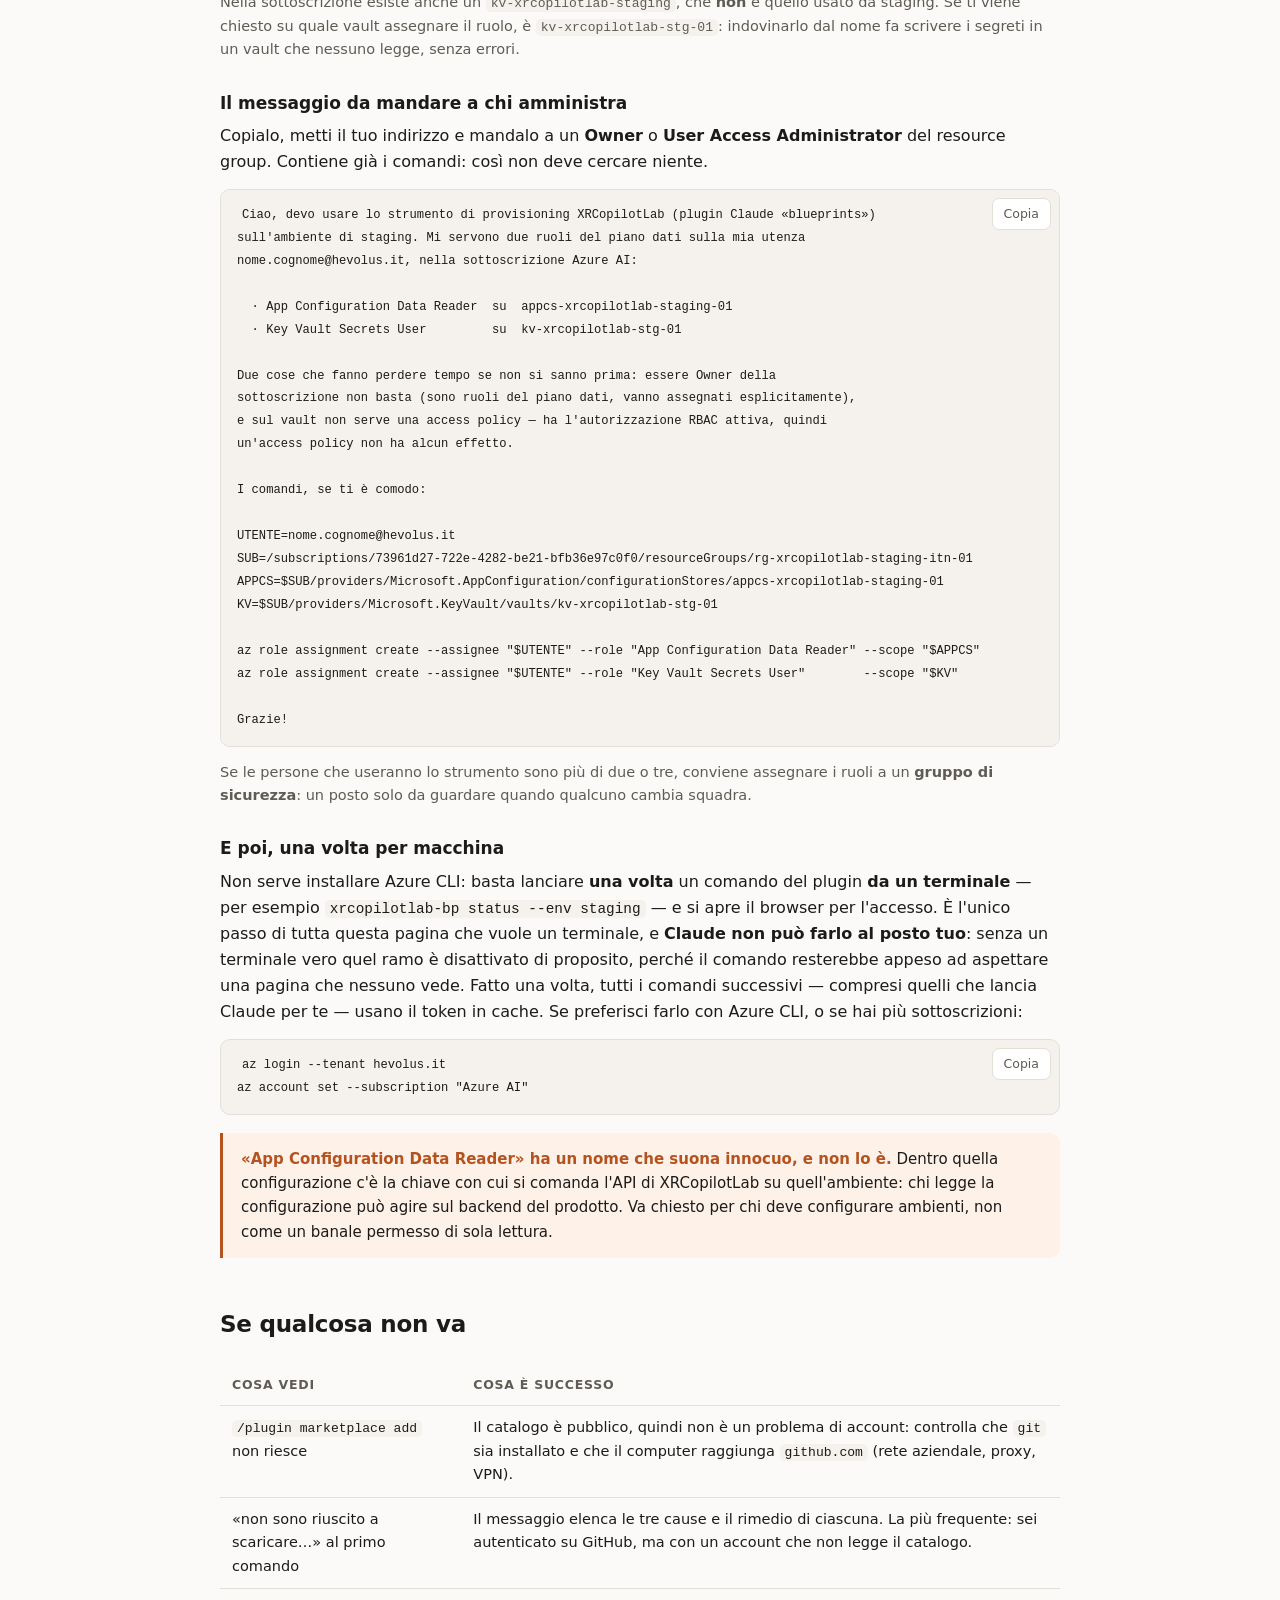
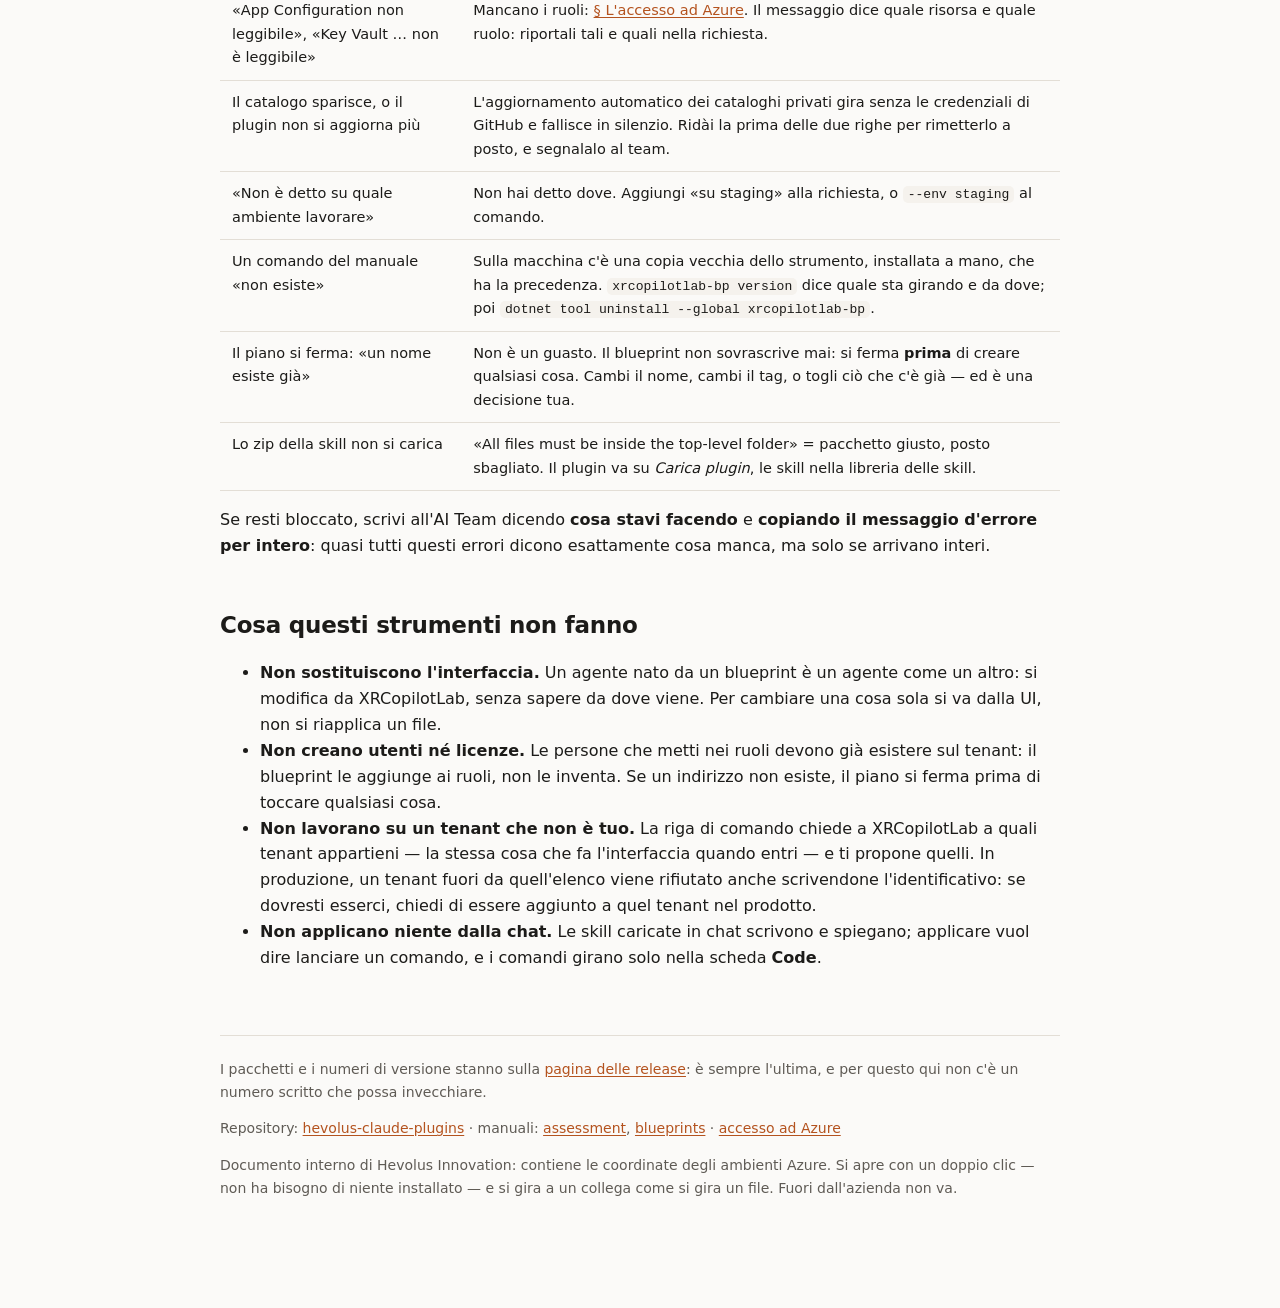
==== commit 6116cf31: "Merge pull request #26 from hevolusinnovation/fix/download-anonimo-cli feat(blueprints): la CLI si s" ====
--- a/sito/index.html
+++ b/sito/index.html
@@ -444,6 +444,10 @@
         <tr>
           <td><code>xrcopilotlab-blueprint-storyboard.zip</code></td>
           <td>Scrive lo storyboard di un video breve da un blueprint: le tavole, la voce, un audio guida di prova e, di default, un solo video narrato dell'applicazione vera: come si crea (processo disegnato a mano incluso) e il risultato, con la voce, senza sottotitoli e con il download.</td>
+        </tr>
+        <tr>
+          <td><code>xrcopilotlab-blueprint-version.zip</code></td>
+          <td>Scrive la mail delle novità fra due versioni delle skill, con i comandi per aggiornare da terminale e da Desktop.</td>
         </tr>
         <tr>
           <td><code>xrcopilotlab-blueprint-howto.zip</code></td>
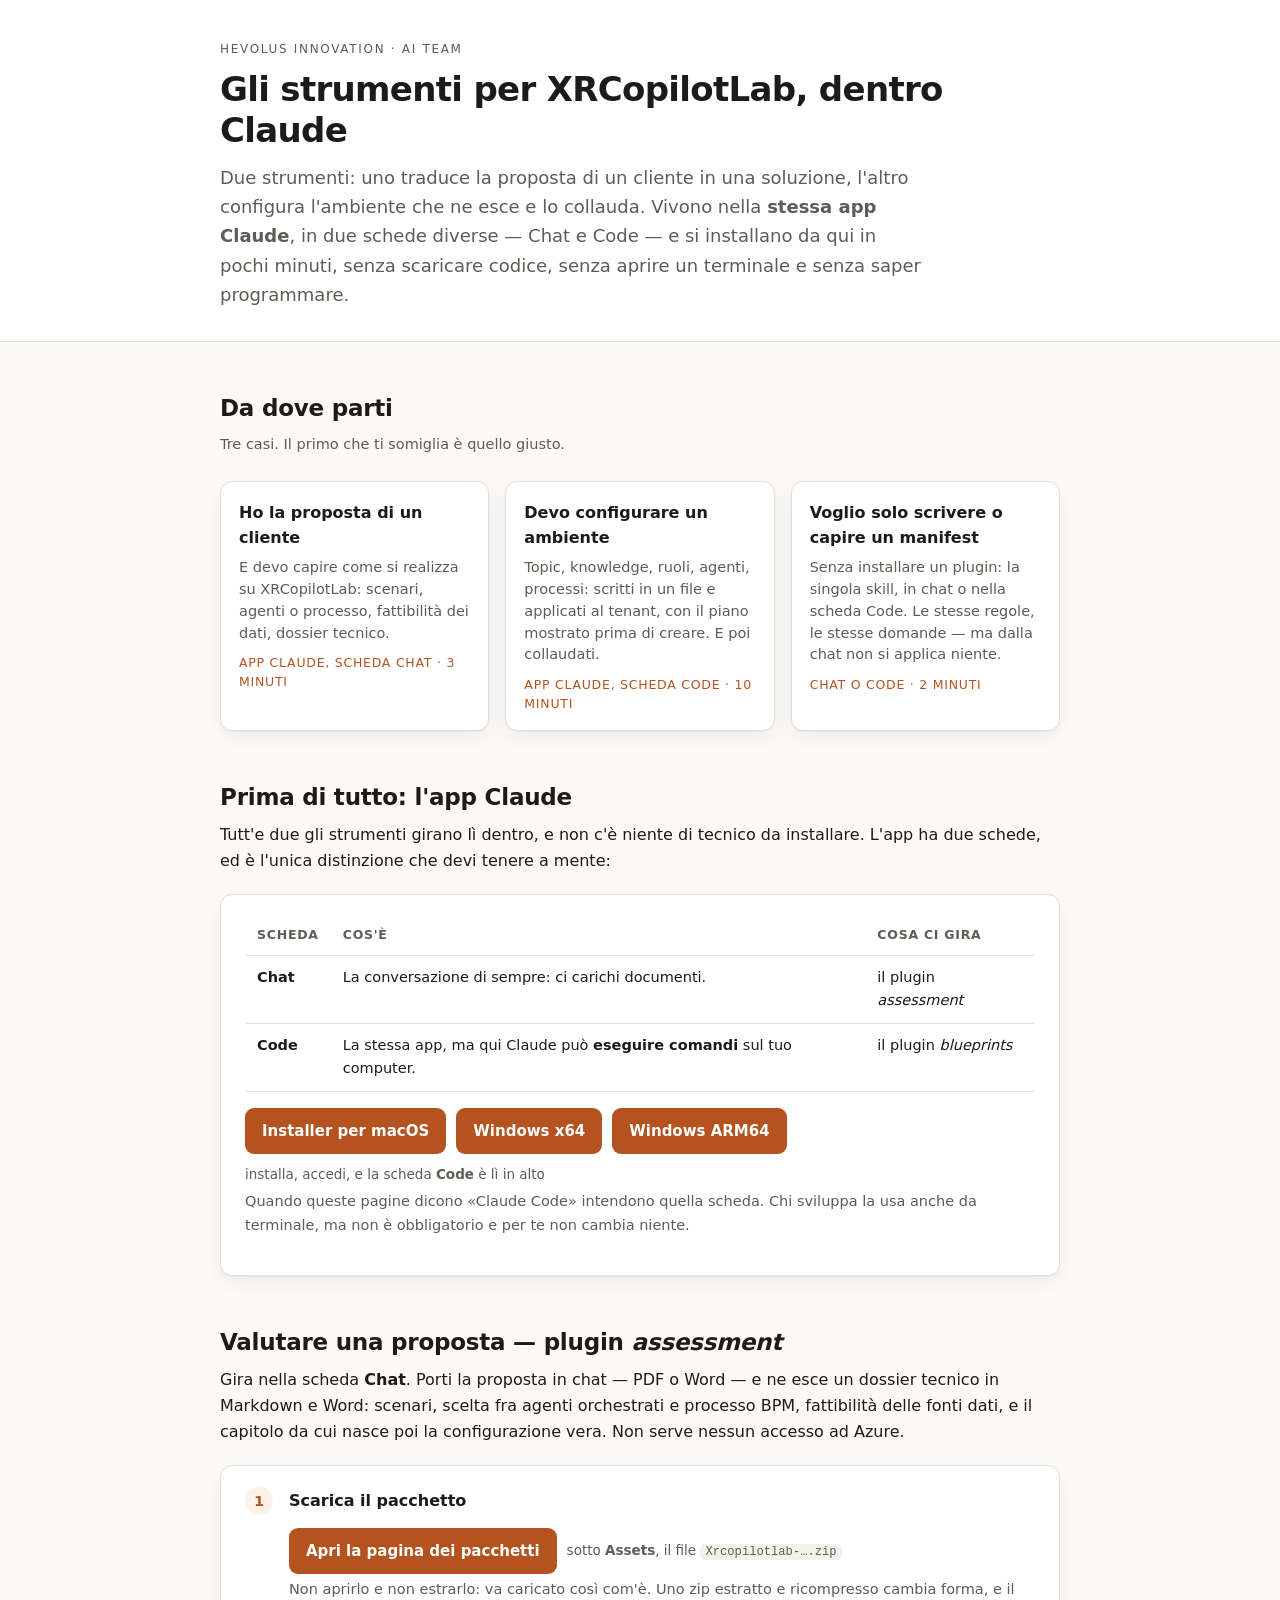
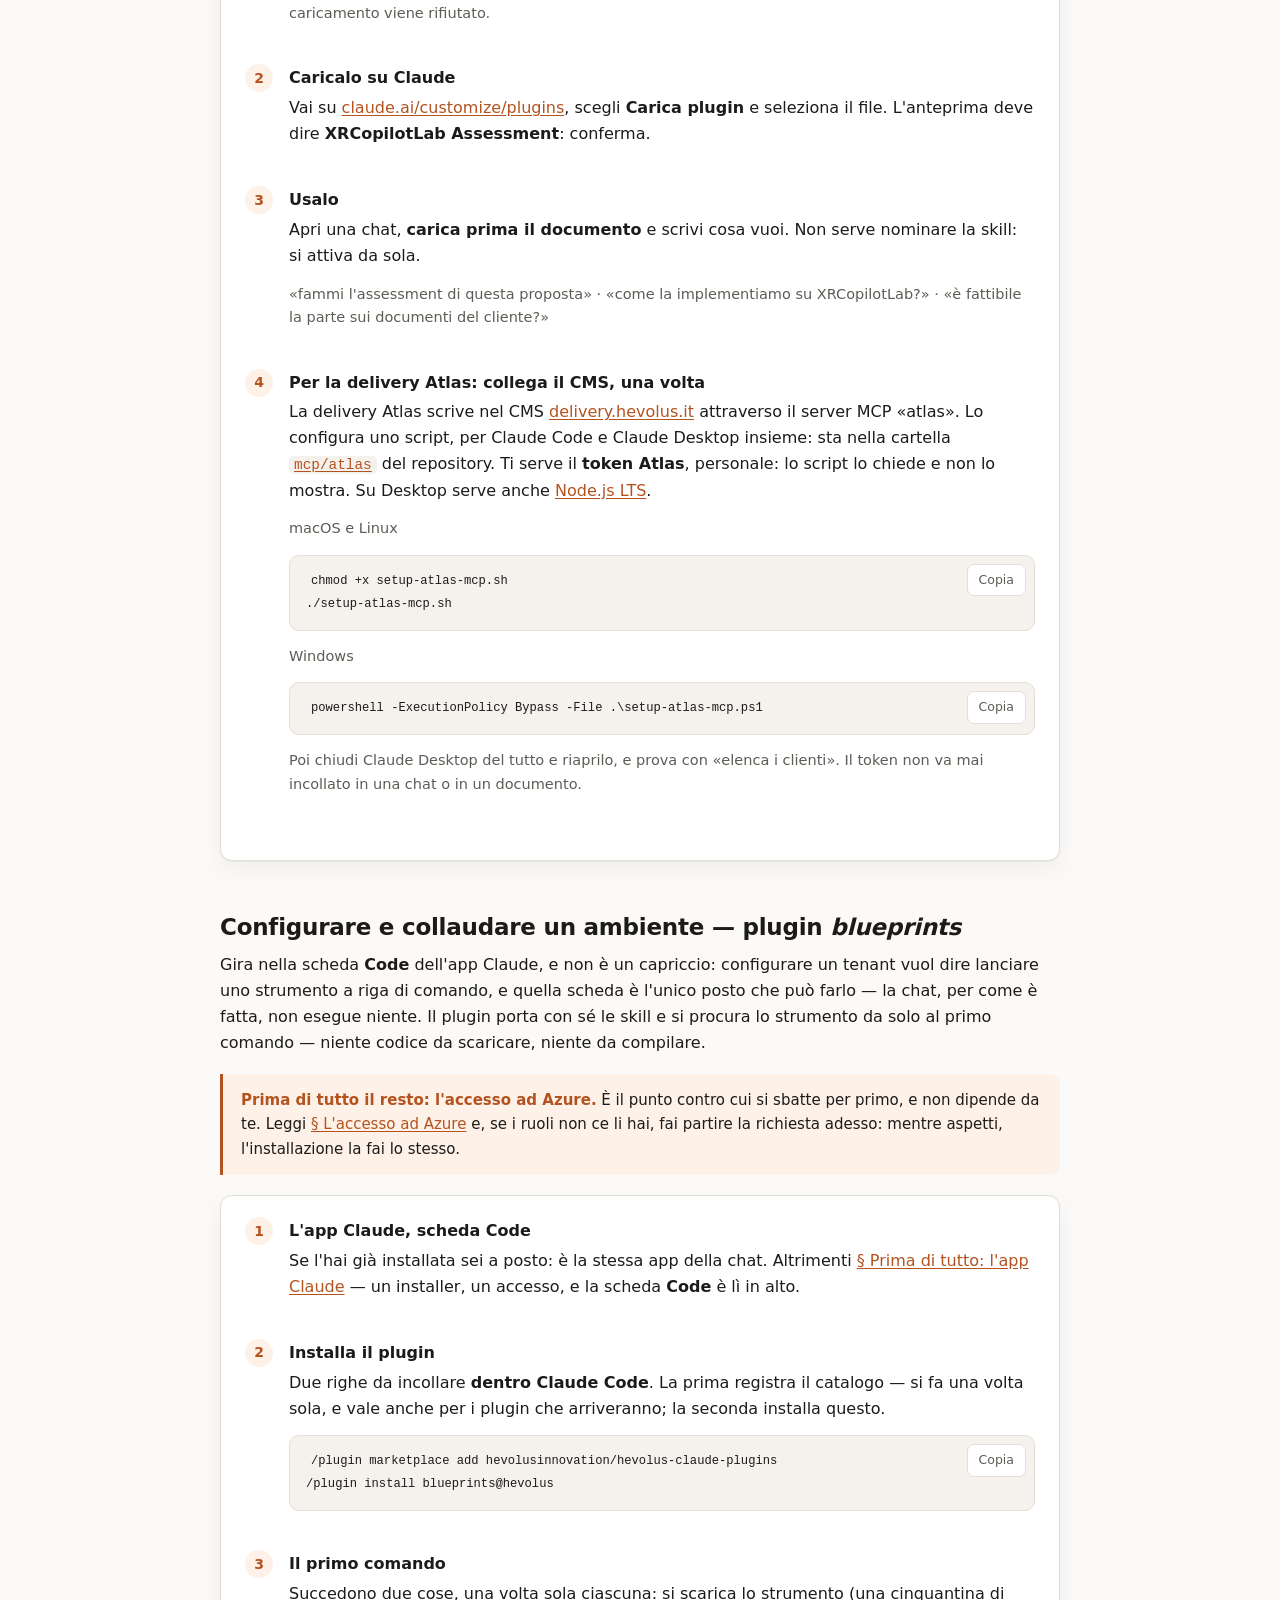
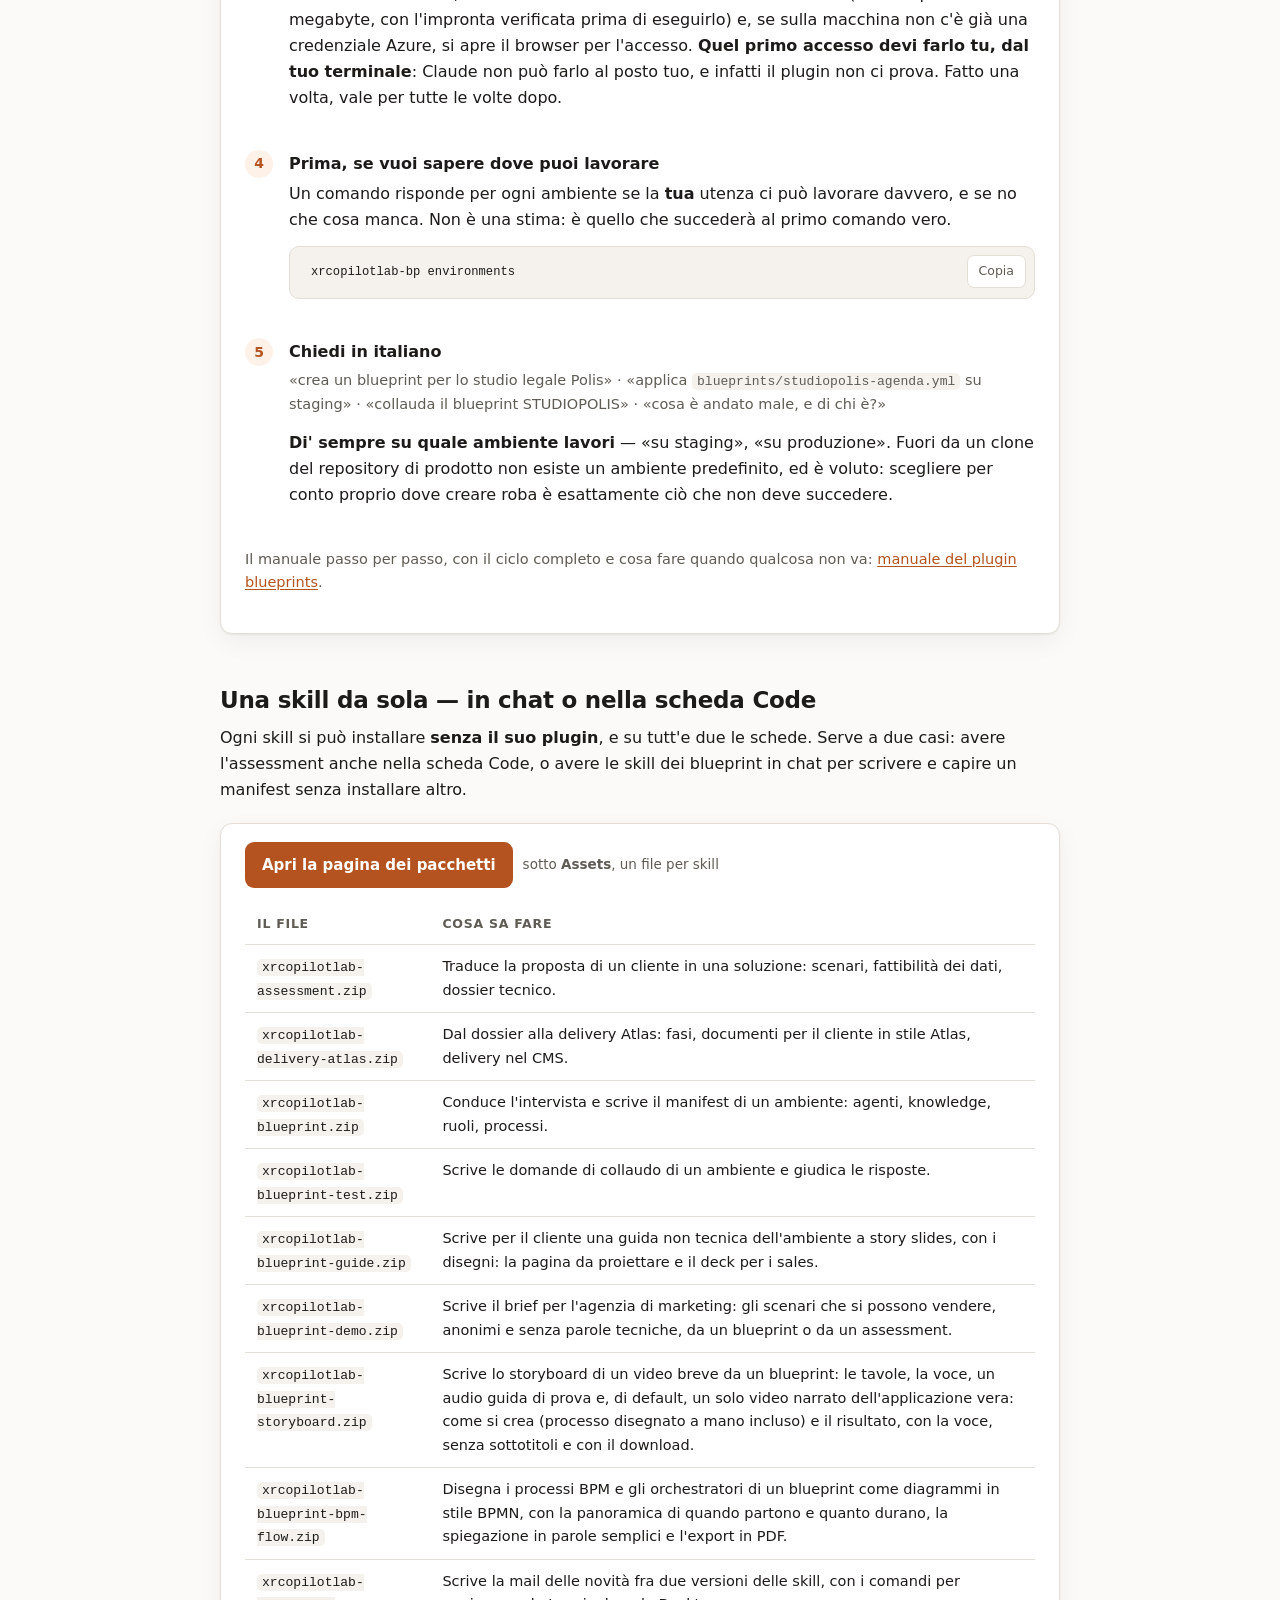
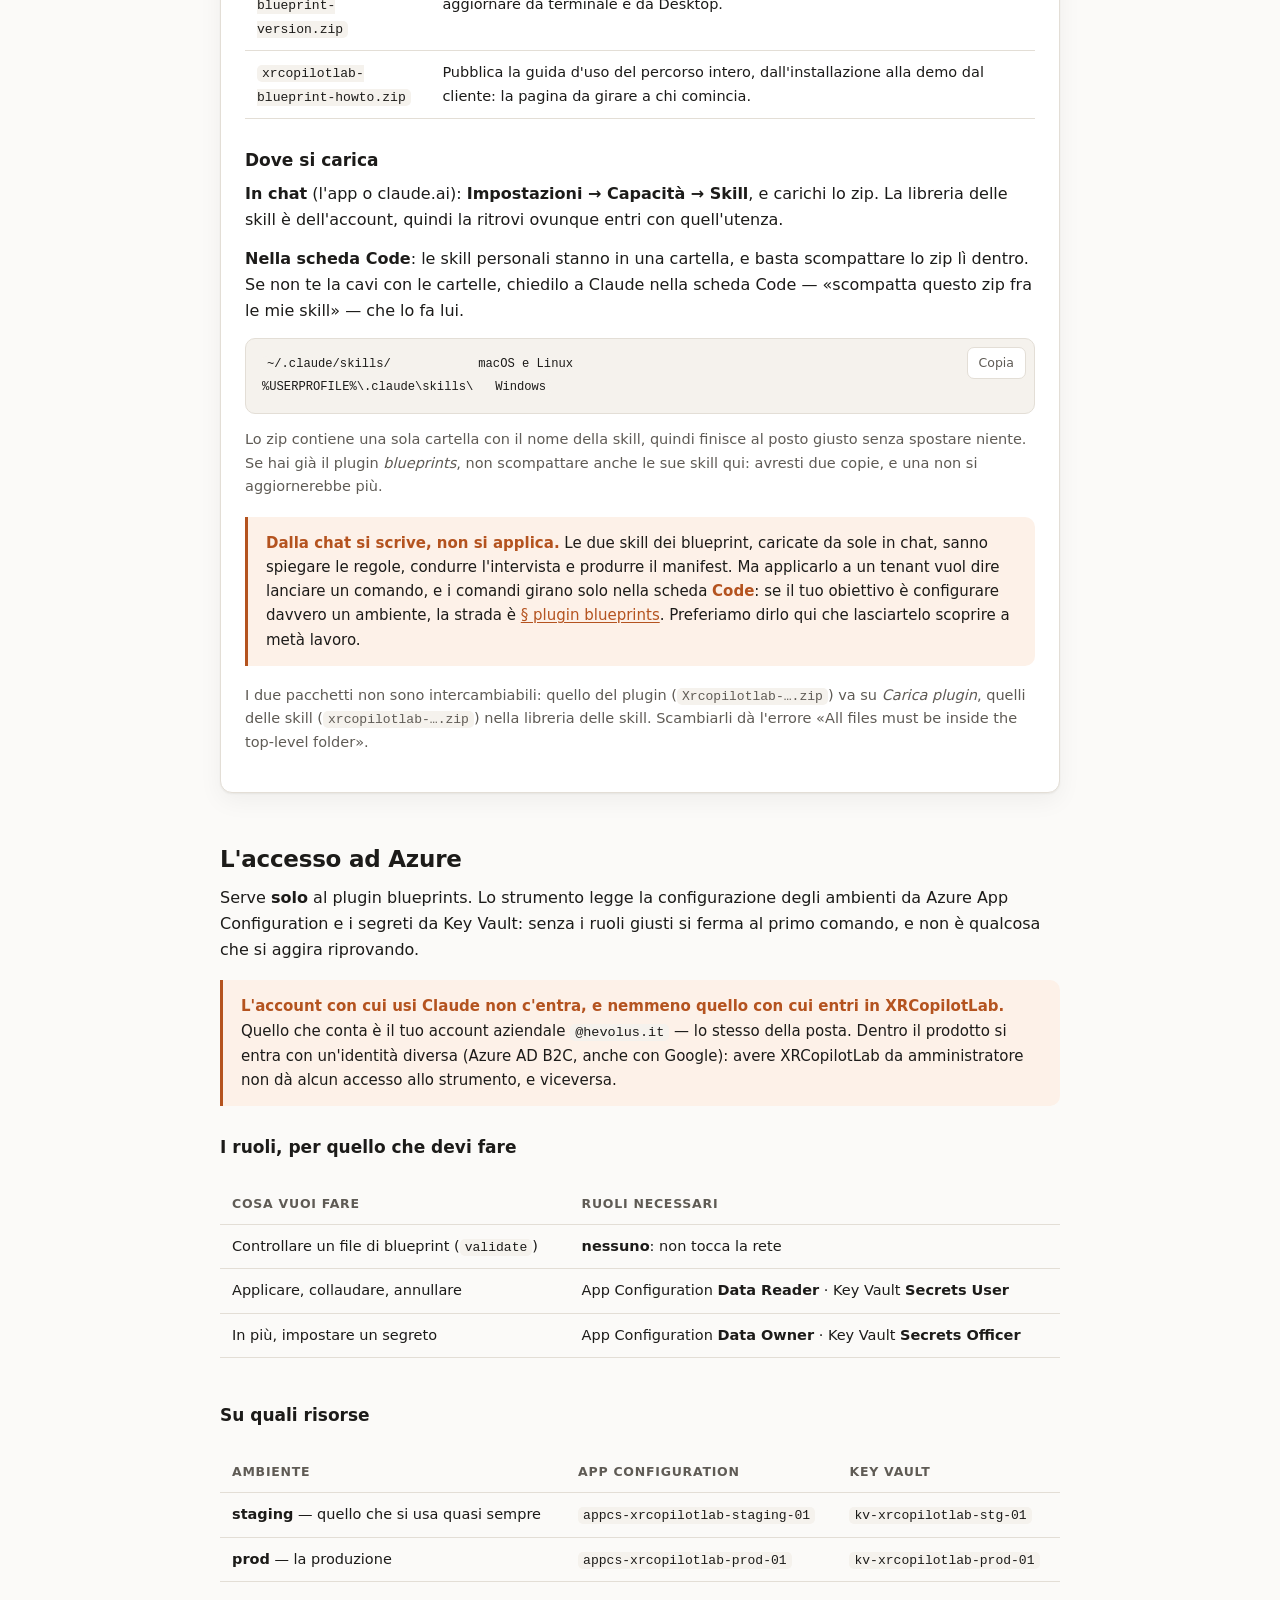
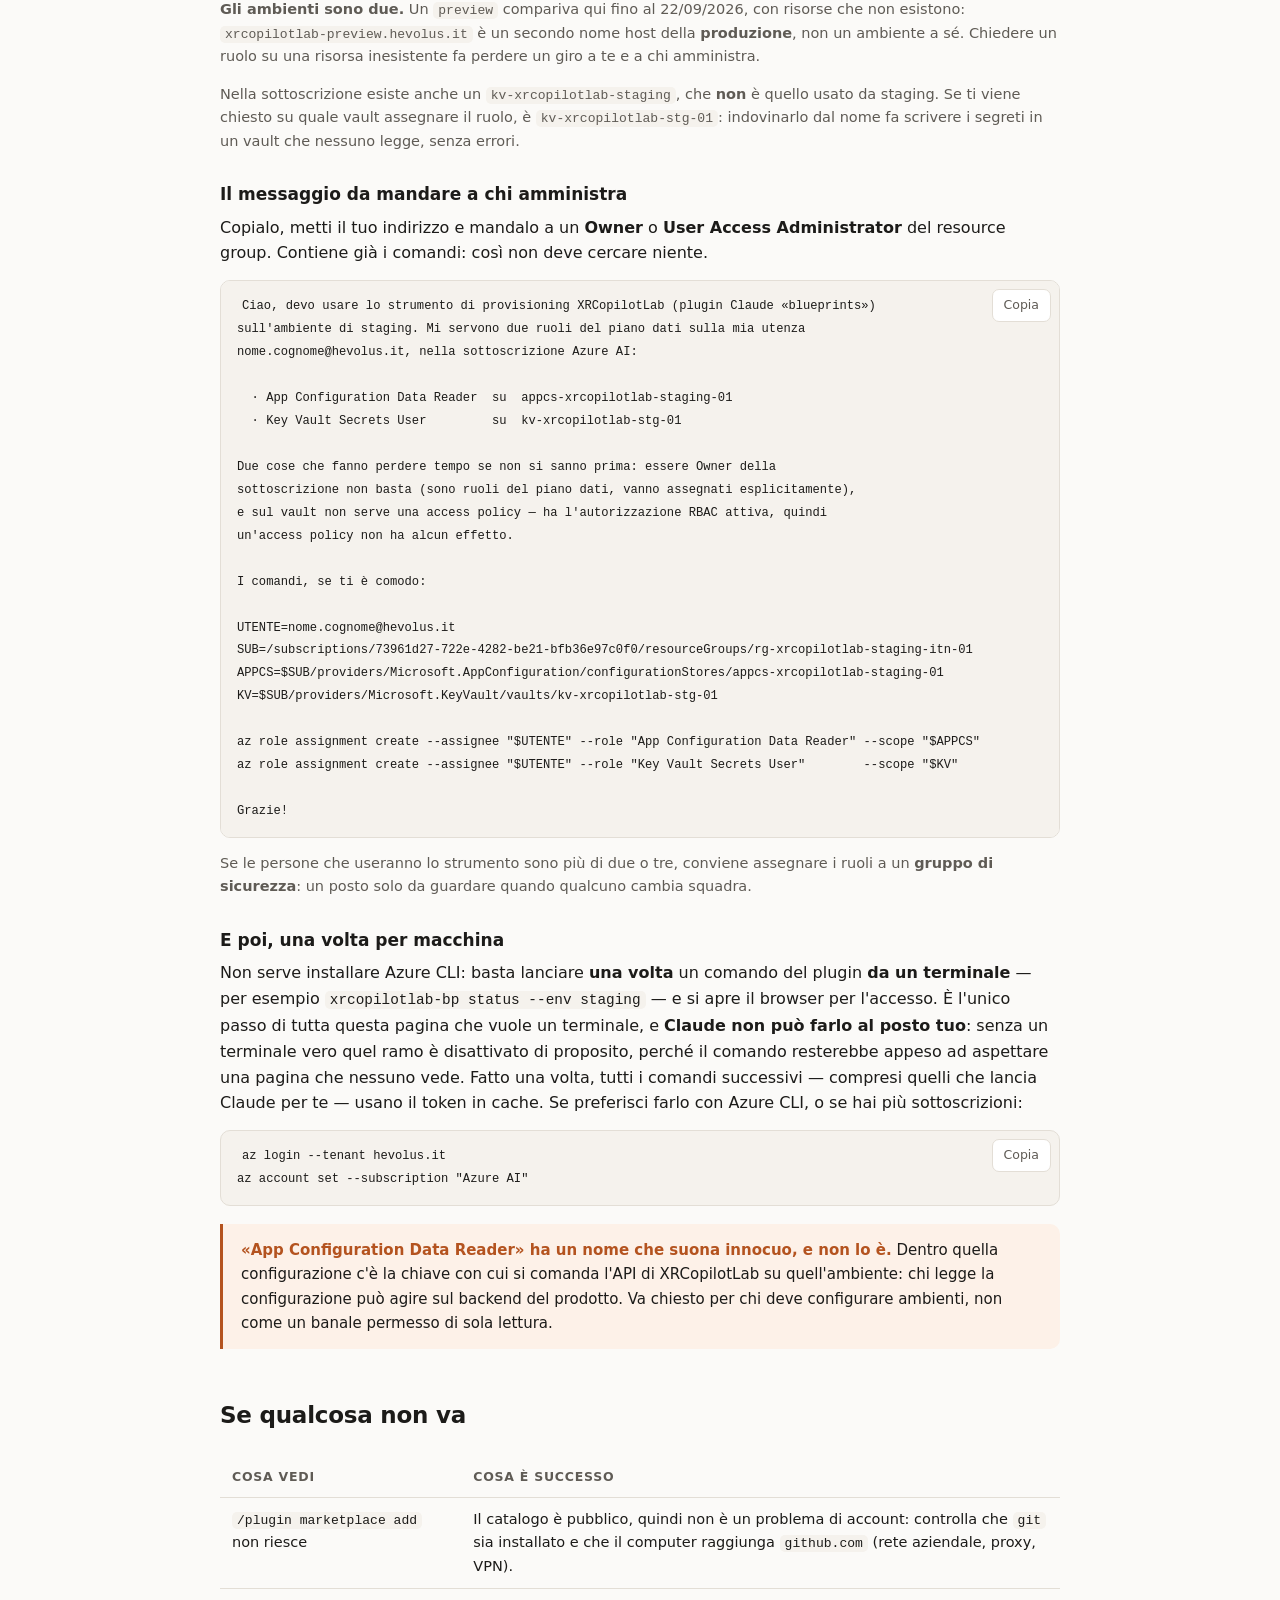
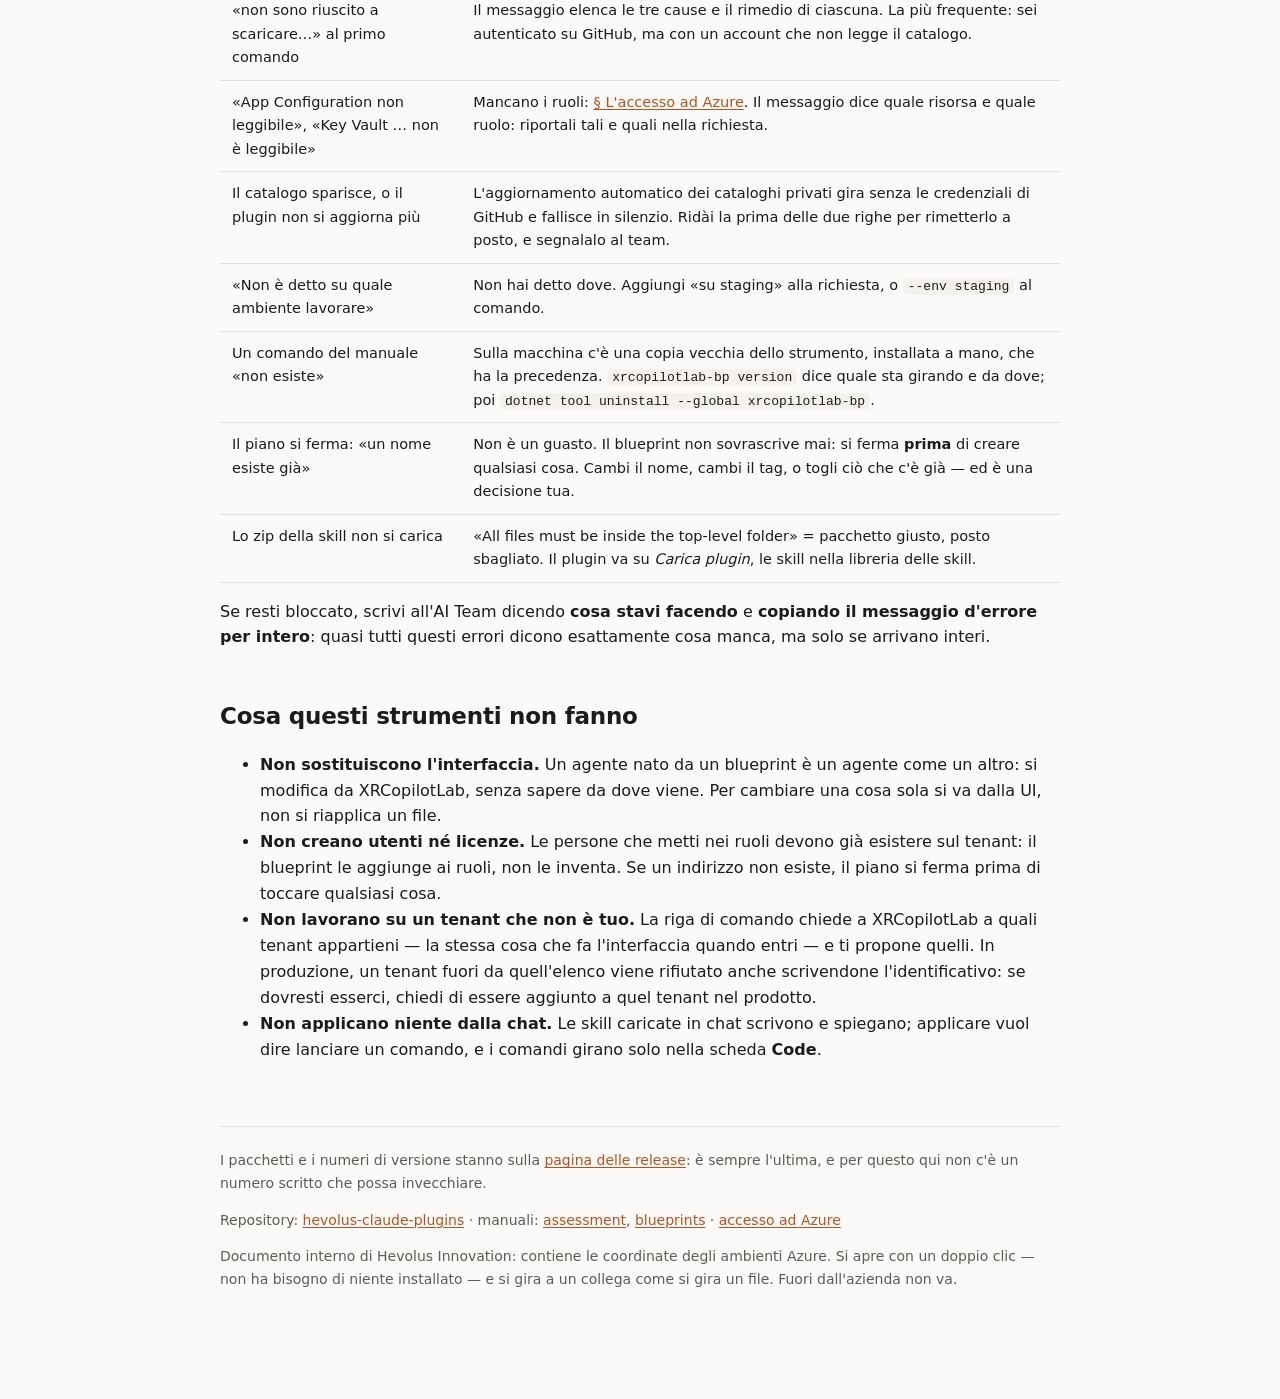
==== commit 2c15b6f8: "feat(blueprints): 2.32.0 — skill xrcopilotlab-blueprint-bpm-flow, i flussi del manifest in stile BPM" ====
--- a/sito/index.html
+++ b/sito/index.html
@@ -444,6 +444,10 @@
         <tr>
           <td><code>xrcopilotlab-blueprint-storyboard.zip</code></td>
           <td>Scrive lo storyboard di un video breve da un blueprint: le tavole, la voce, un audio guida di prova e, di default, un solo video narrato dell'applicazione vera: come si crea (processo disegnato a mano incluso) e il risultato, con la voce, senza sottotitoli e con il download.</td>
+        </tr>
+        <tr>
+          <td><code>xrcopilotlab-blueprint-bpm-flow.zip</code></td>
+          <td>Disegna i processi BPM e gli orchestratori di un blueprint come diagrammi in stile BPMN, con la panoramica di quando partono e quanto durano, la spiegazione in parole semplici e l'export in PDF.</td>
         </tr>
         <tr>
           <td><code>xrcopilotlab-blueprint-version.zip</code></td>
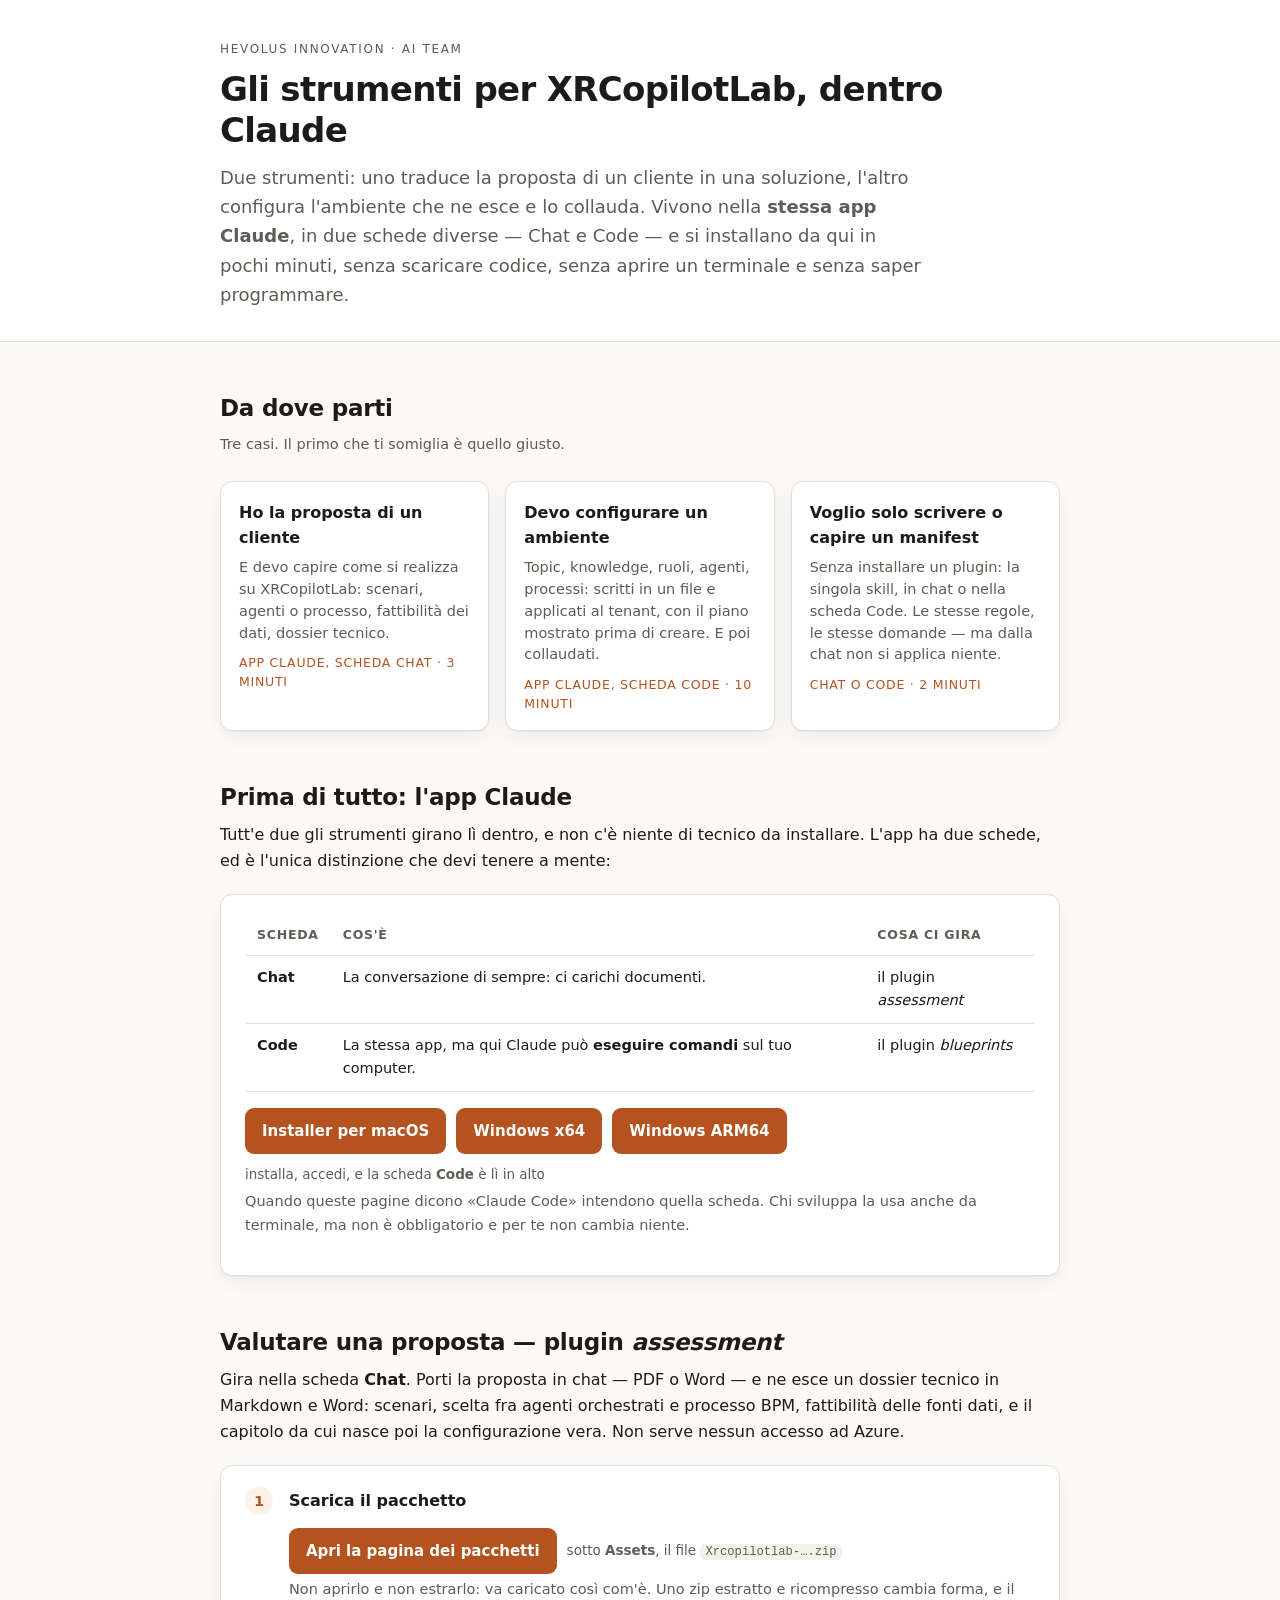
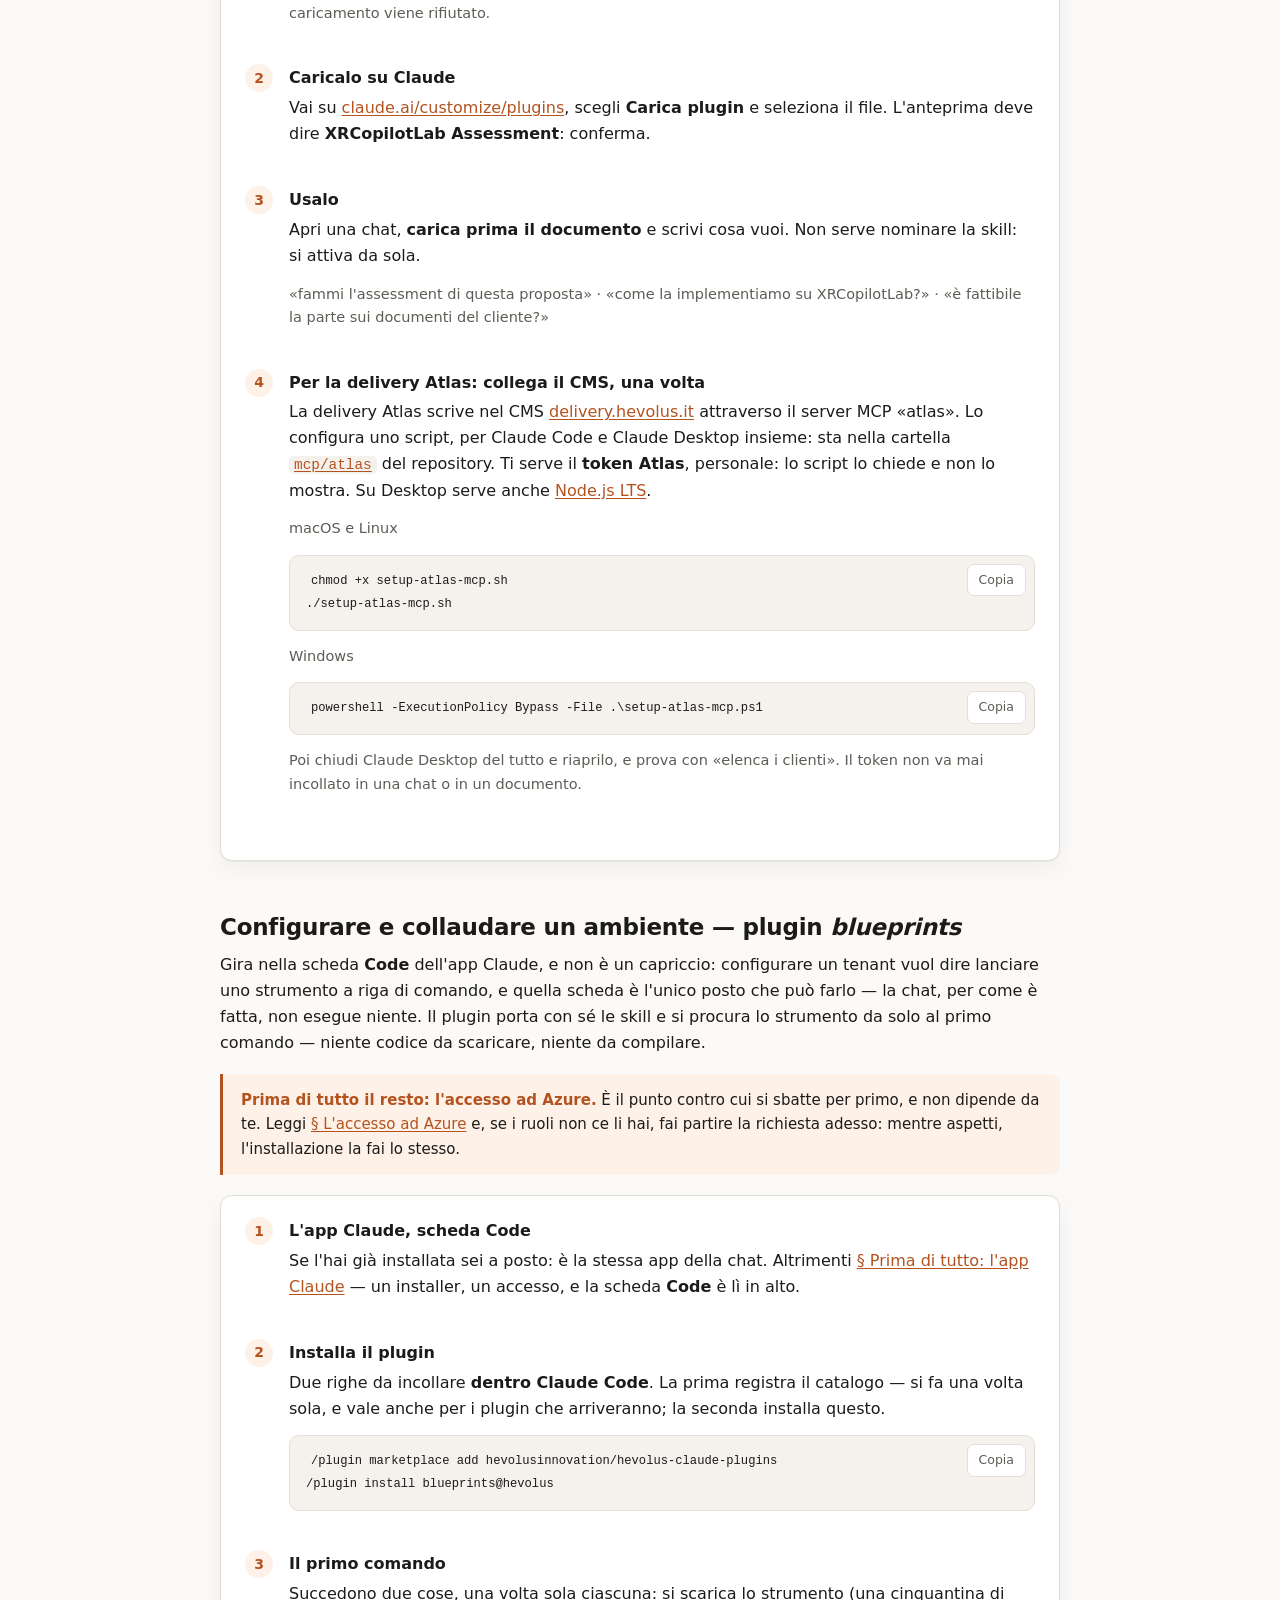
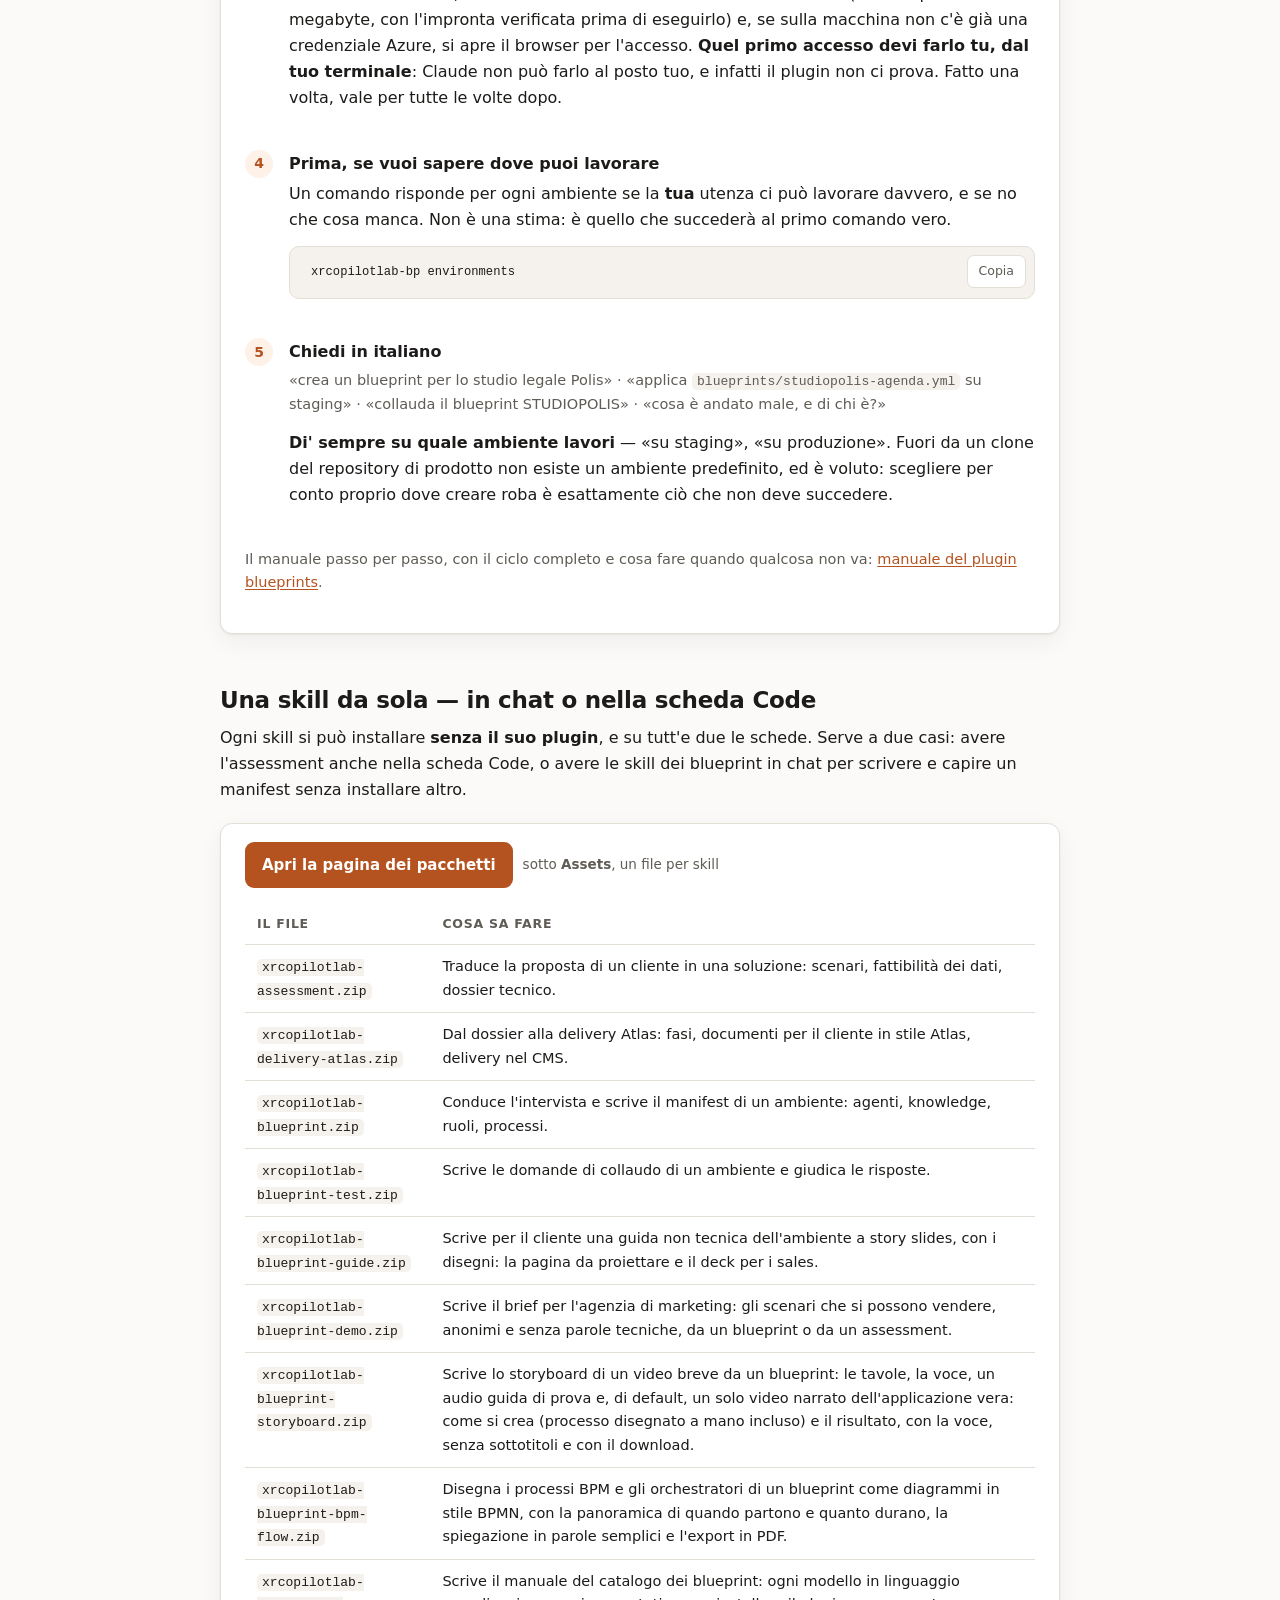
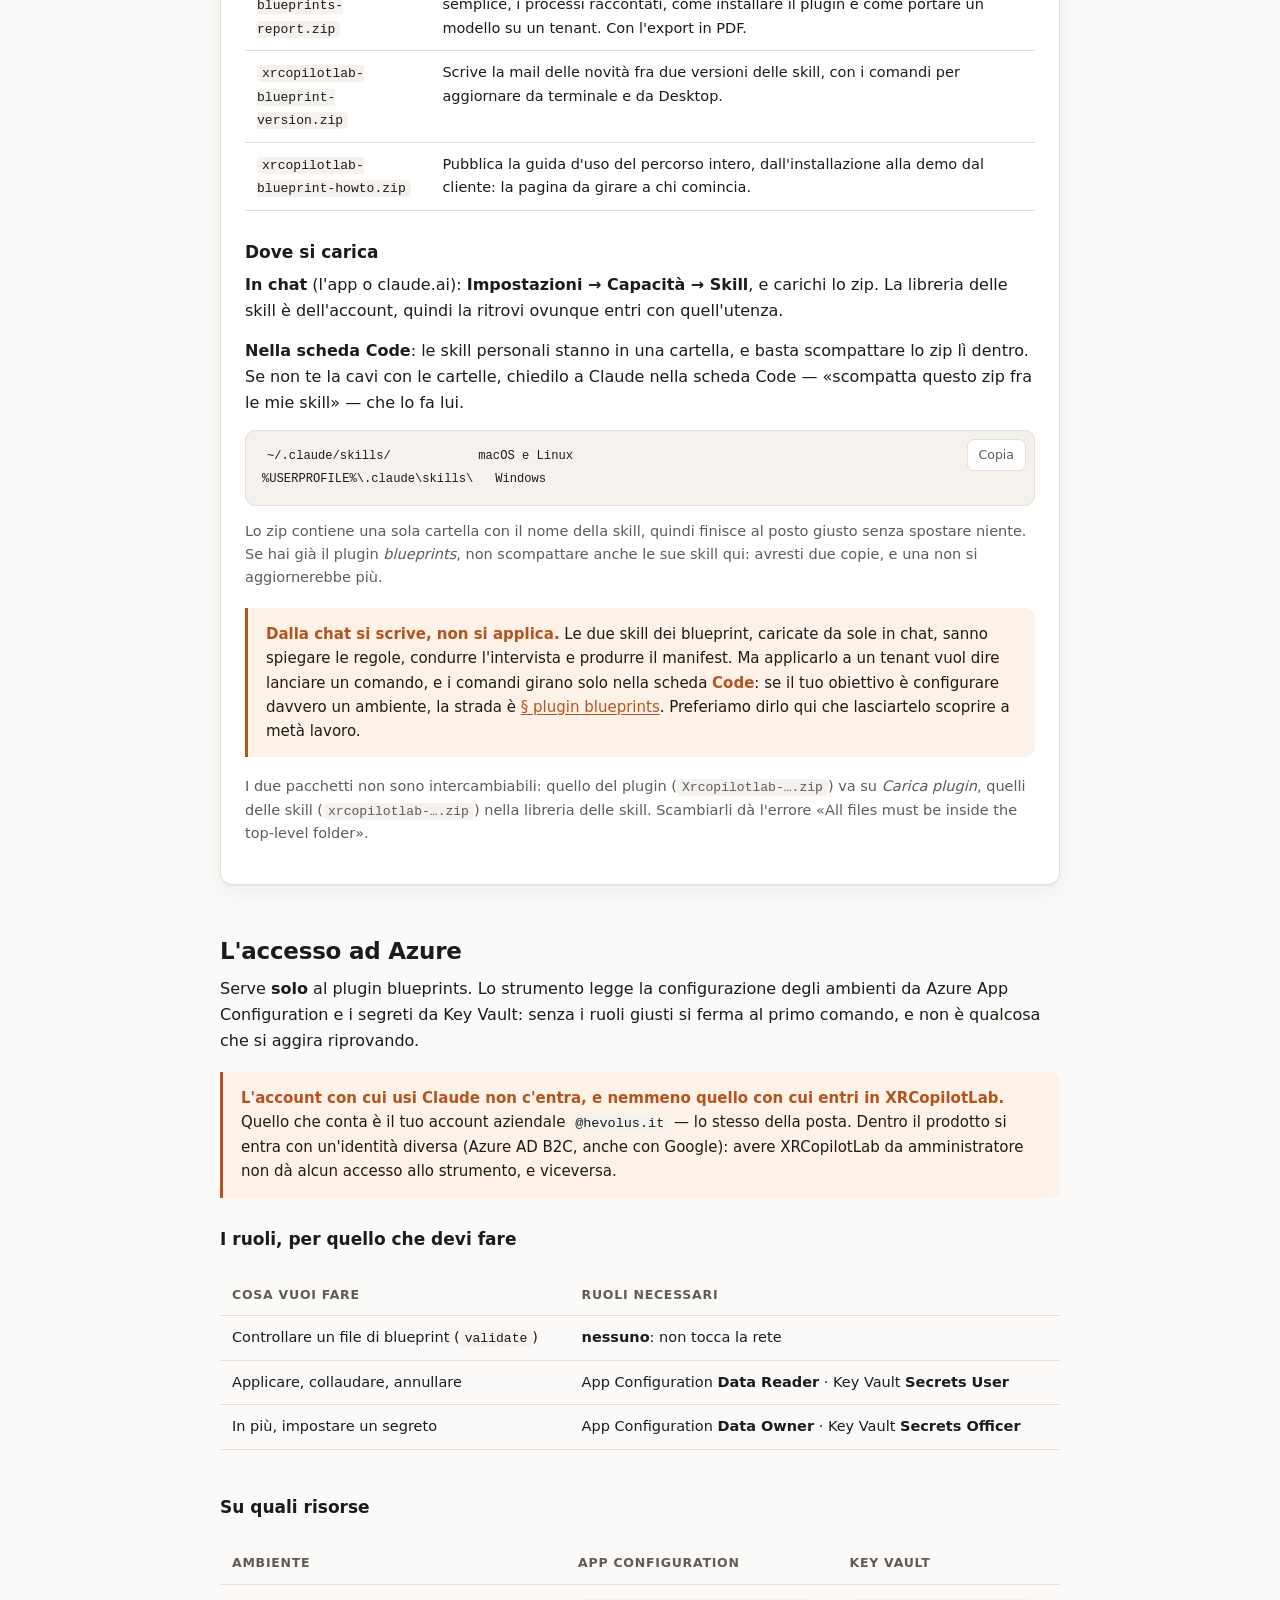
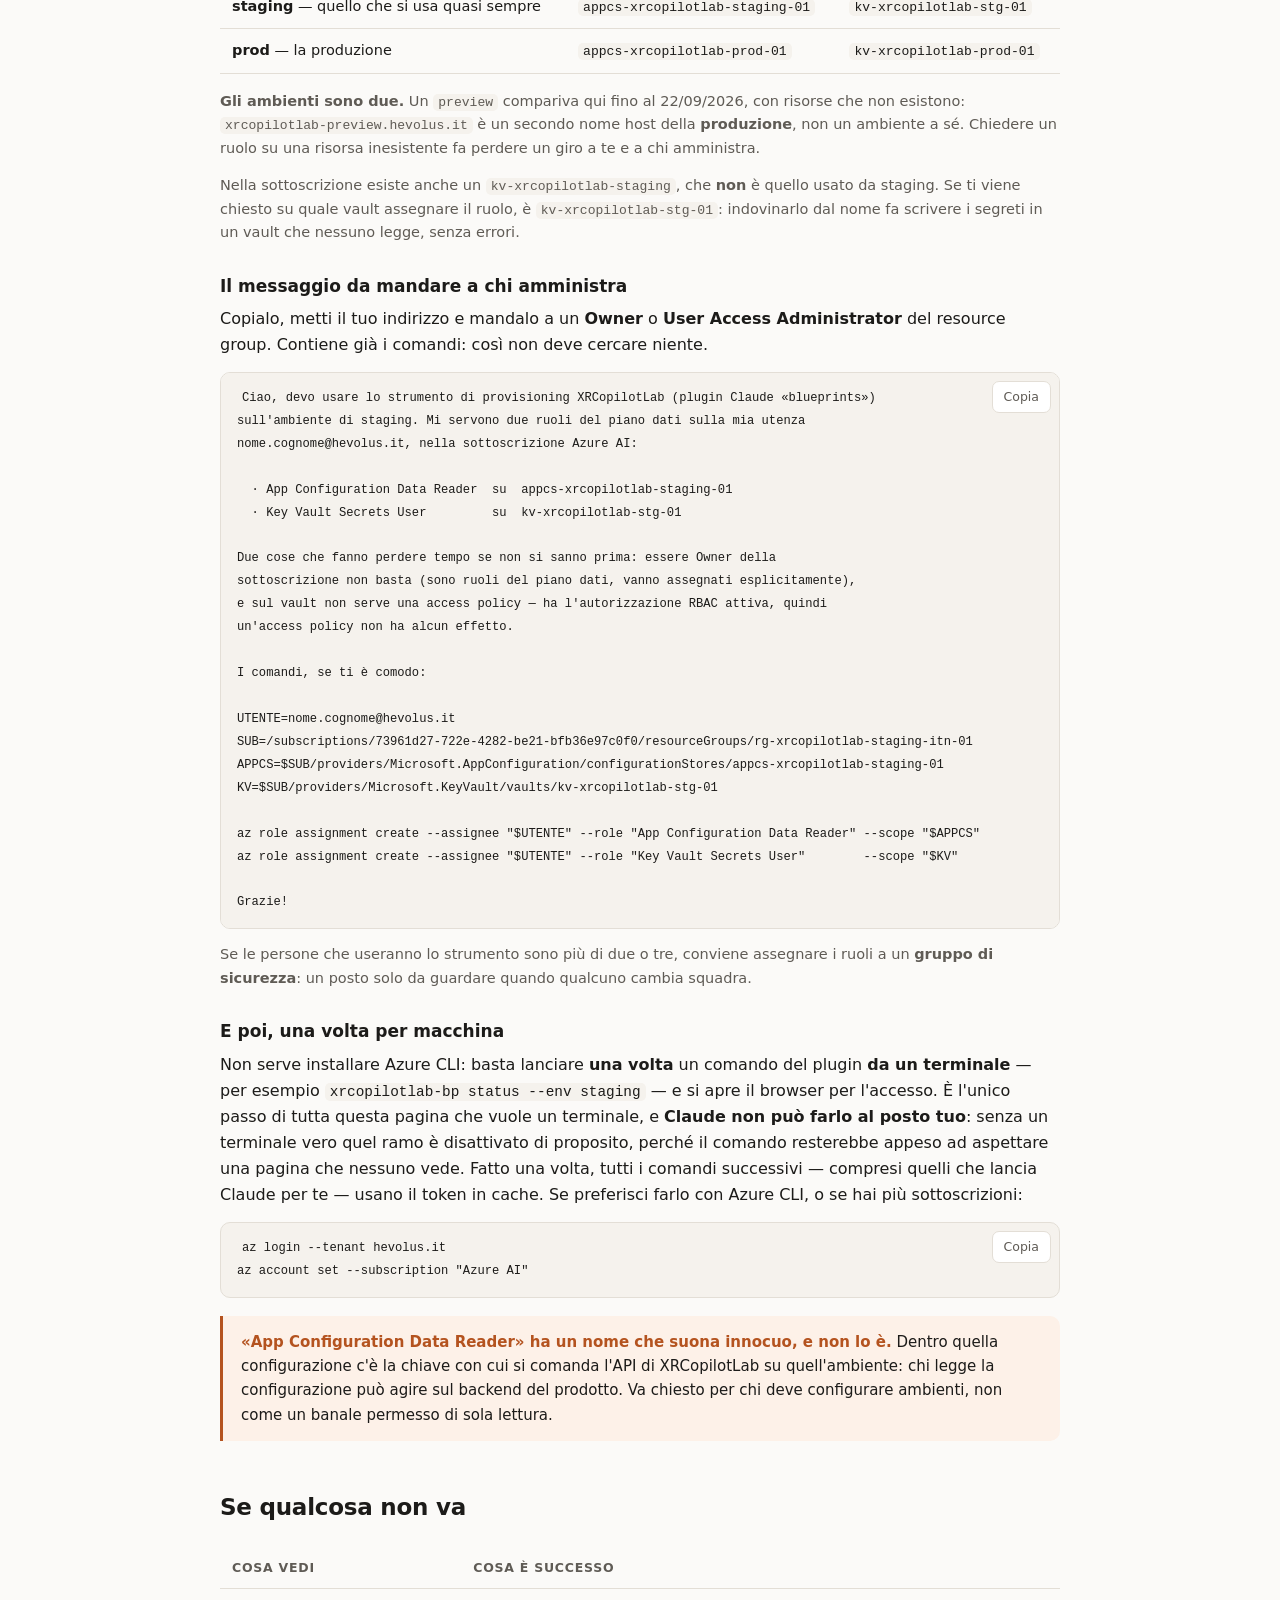
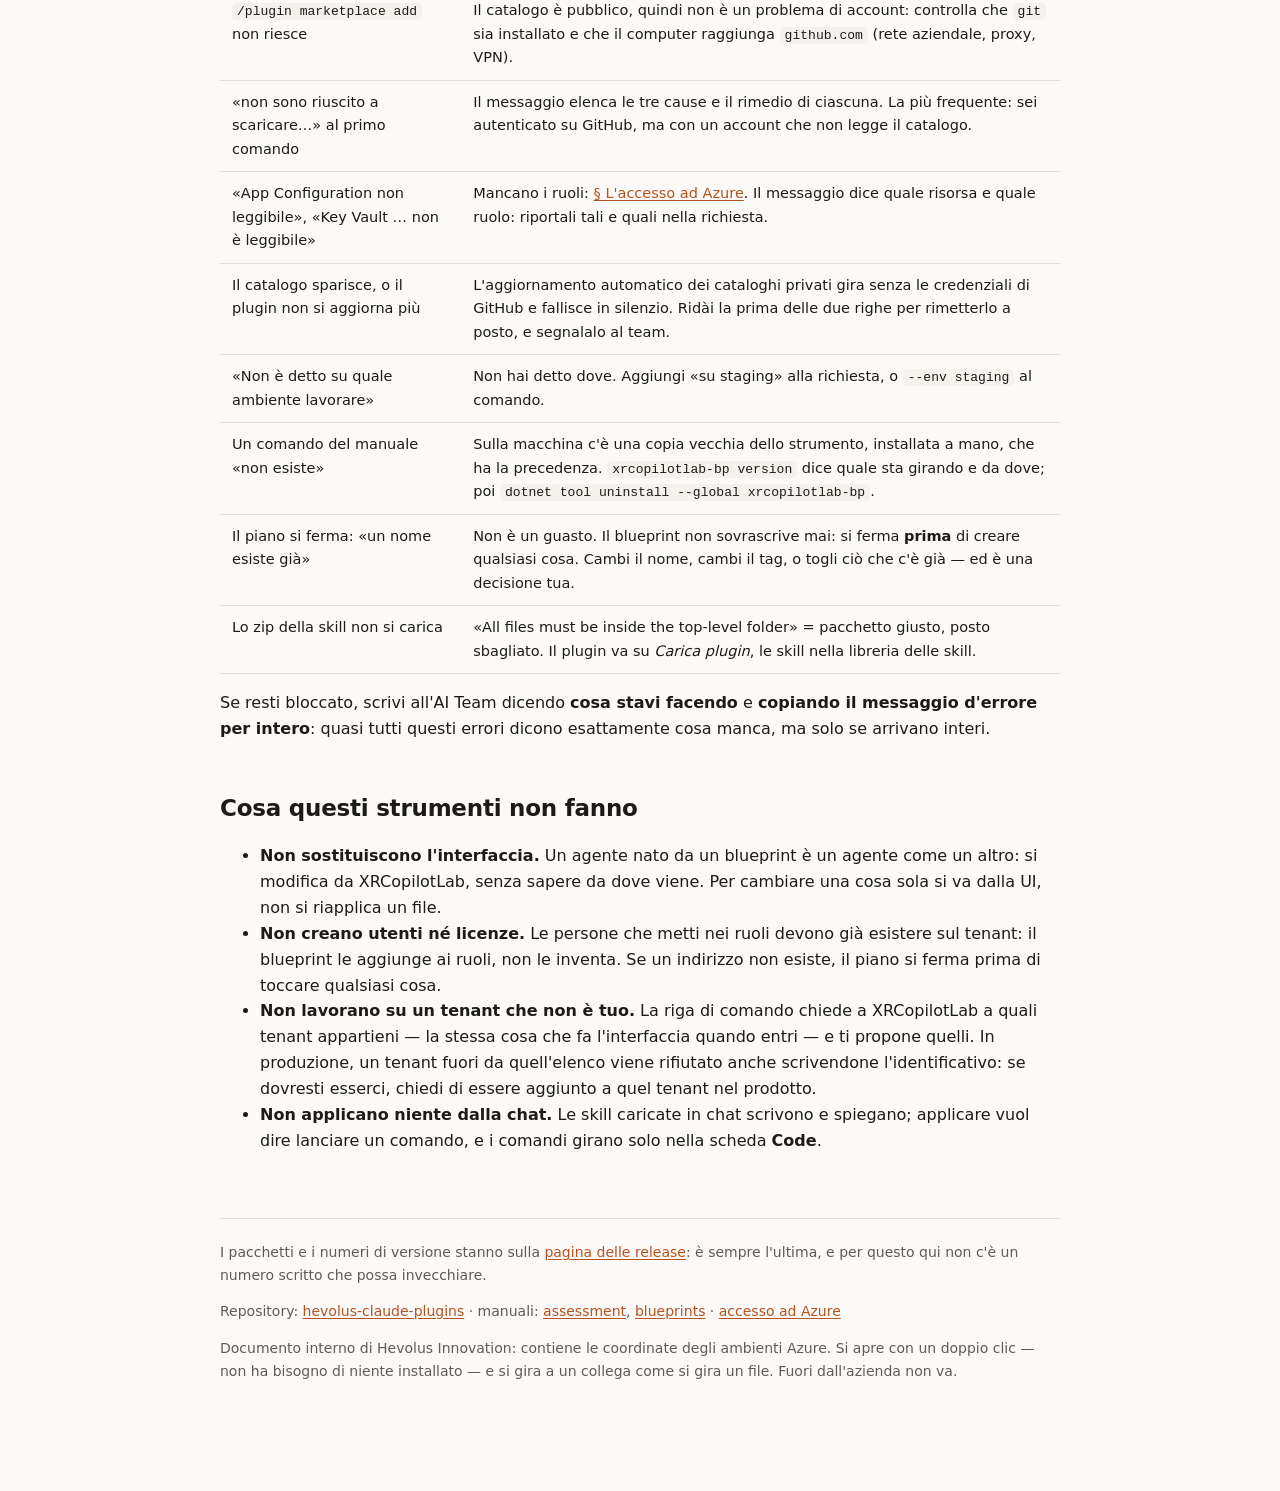
==== commit ccd95022: "feat(blueprints): 2.33.0 — skill xrcopilotlab-blueprints-report, il manuale del catalogo dei bluepri" ====
--- a/sito/index.html
+++ b/sito/index.html
@@ -448,6 +448,10 @@
         <tr>
           <td><code>xrcopilotlab-blueprint-bpm-flow.zip</code></td>
           <td>Disegna i processi BPM e gli orchestratori di un blueprint come diagrammi in stile BPMN, con la panoramica di quando partono e quanto durano, la spiegazione in parole semplici e l'export in PDF.</td>
+        </tr>
+        <tr>
+          <td><code>xrcopilotlab-blueprints-report.zip</code></td>
+          <td>Scrive il manuale del catalogo dei blueprint: ogni modello in linguaggio semplice, i processi raccontati, come installare il plugin e come portare un modello su un tenant. Con l'export in PDF.</td>
         </tr>
         <tr>
           <td><code>xrcopilotlab-blueprint-version.zip</code></td>
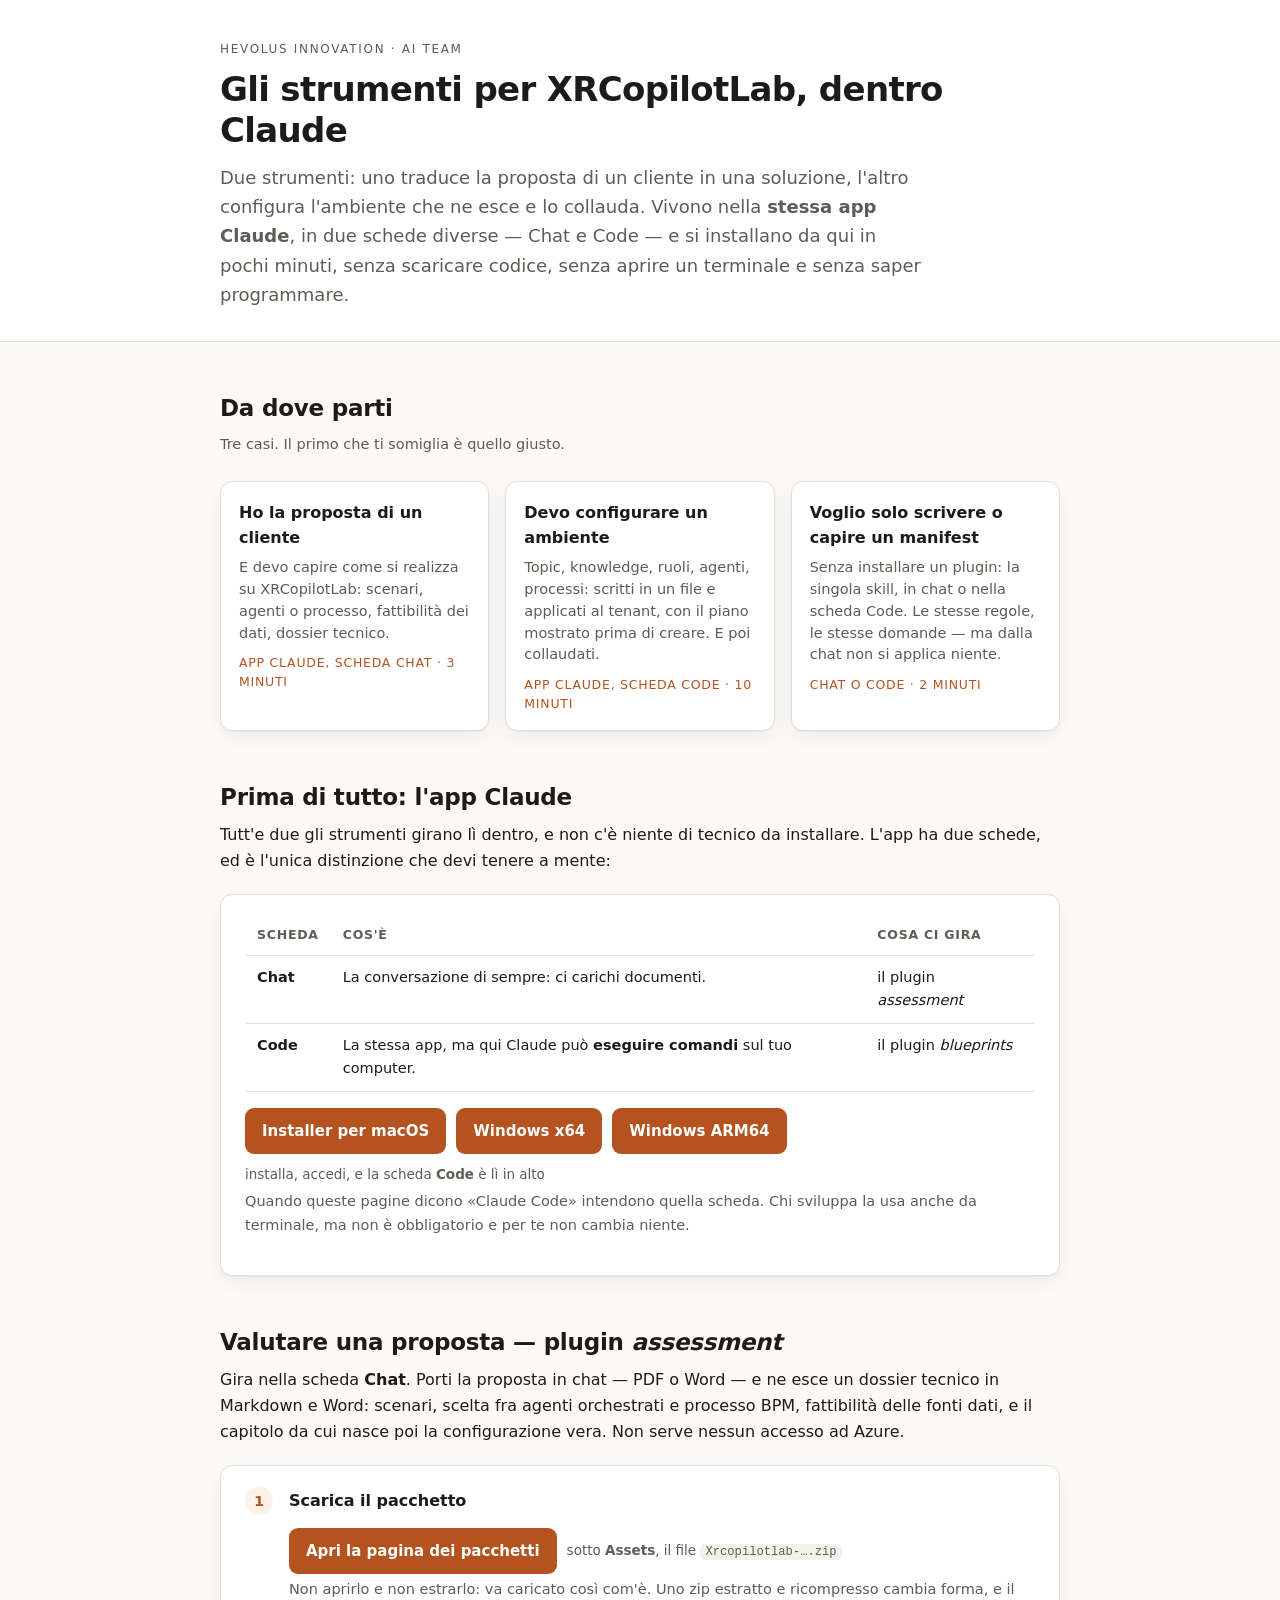
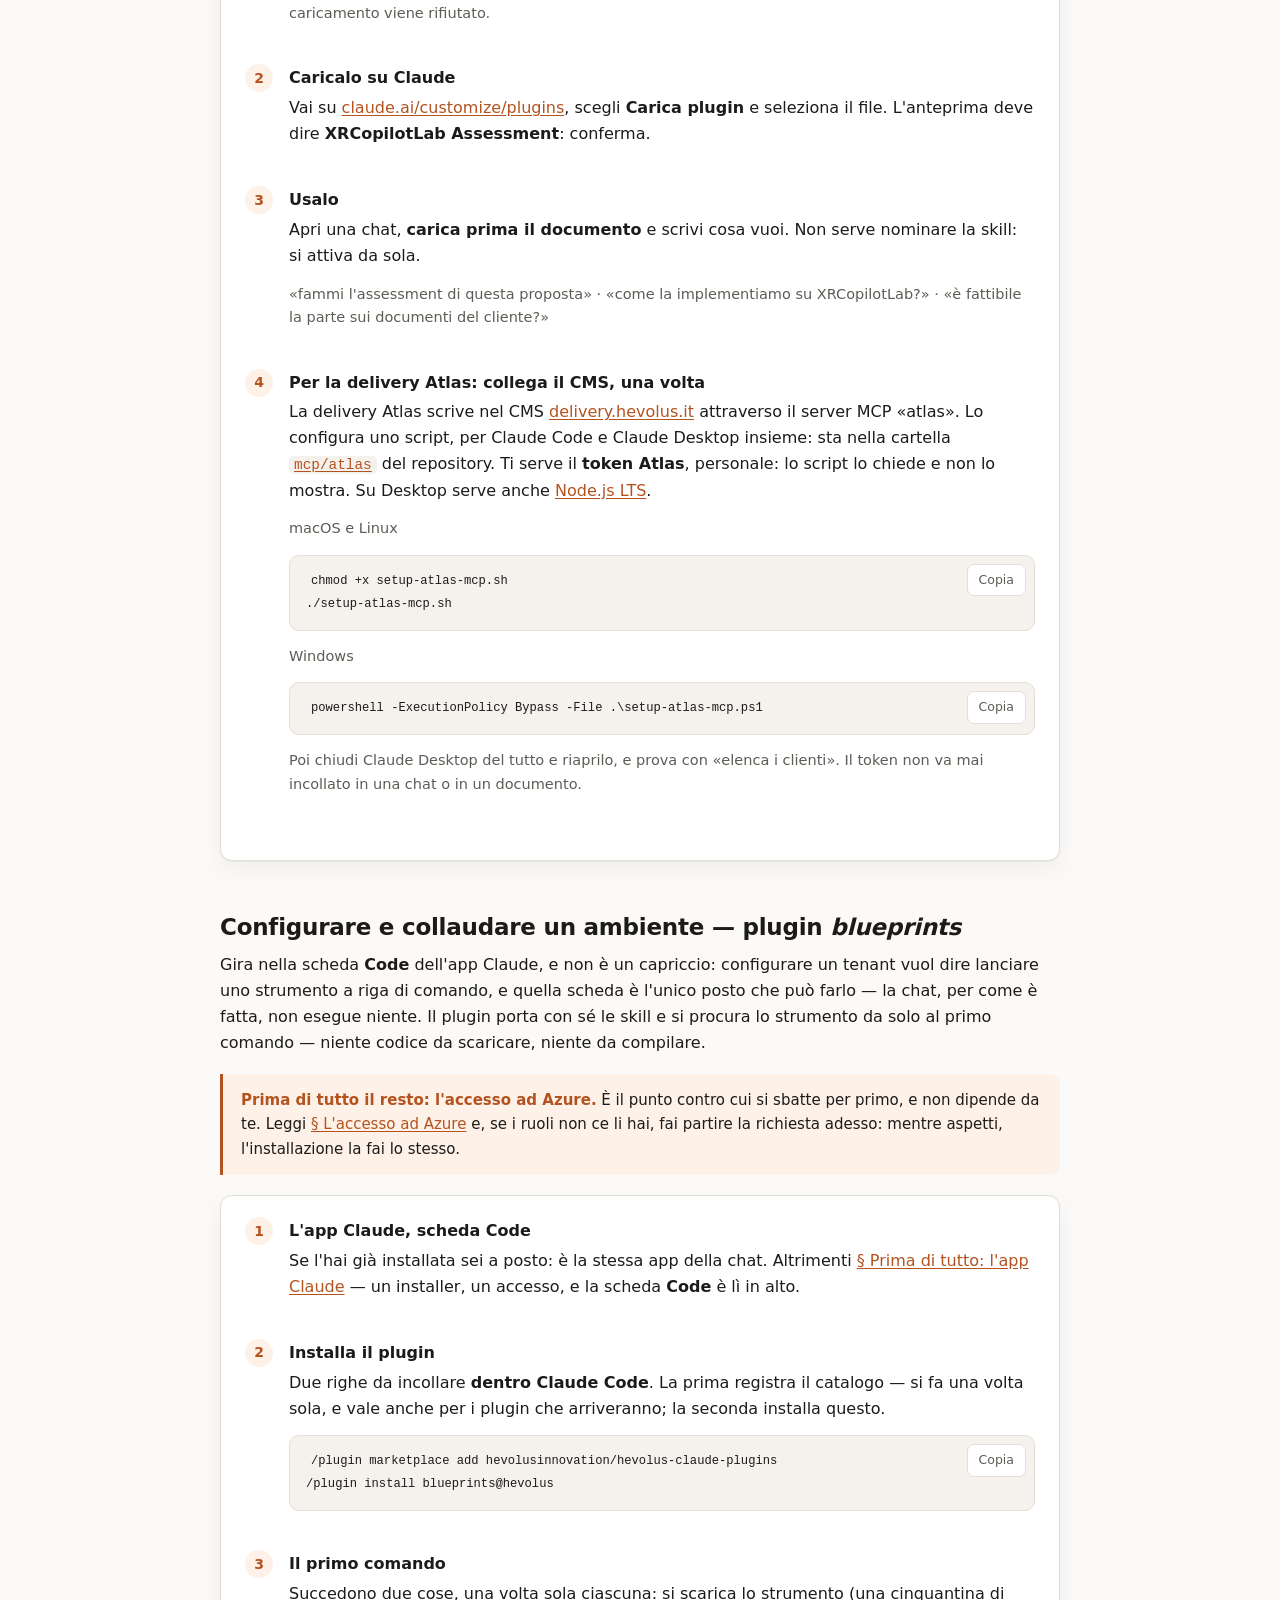
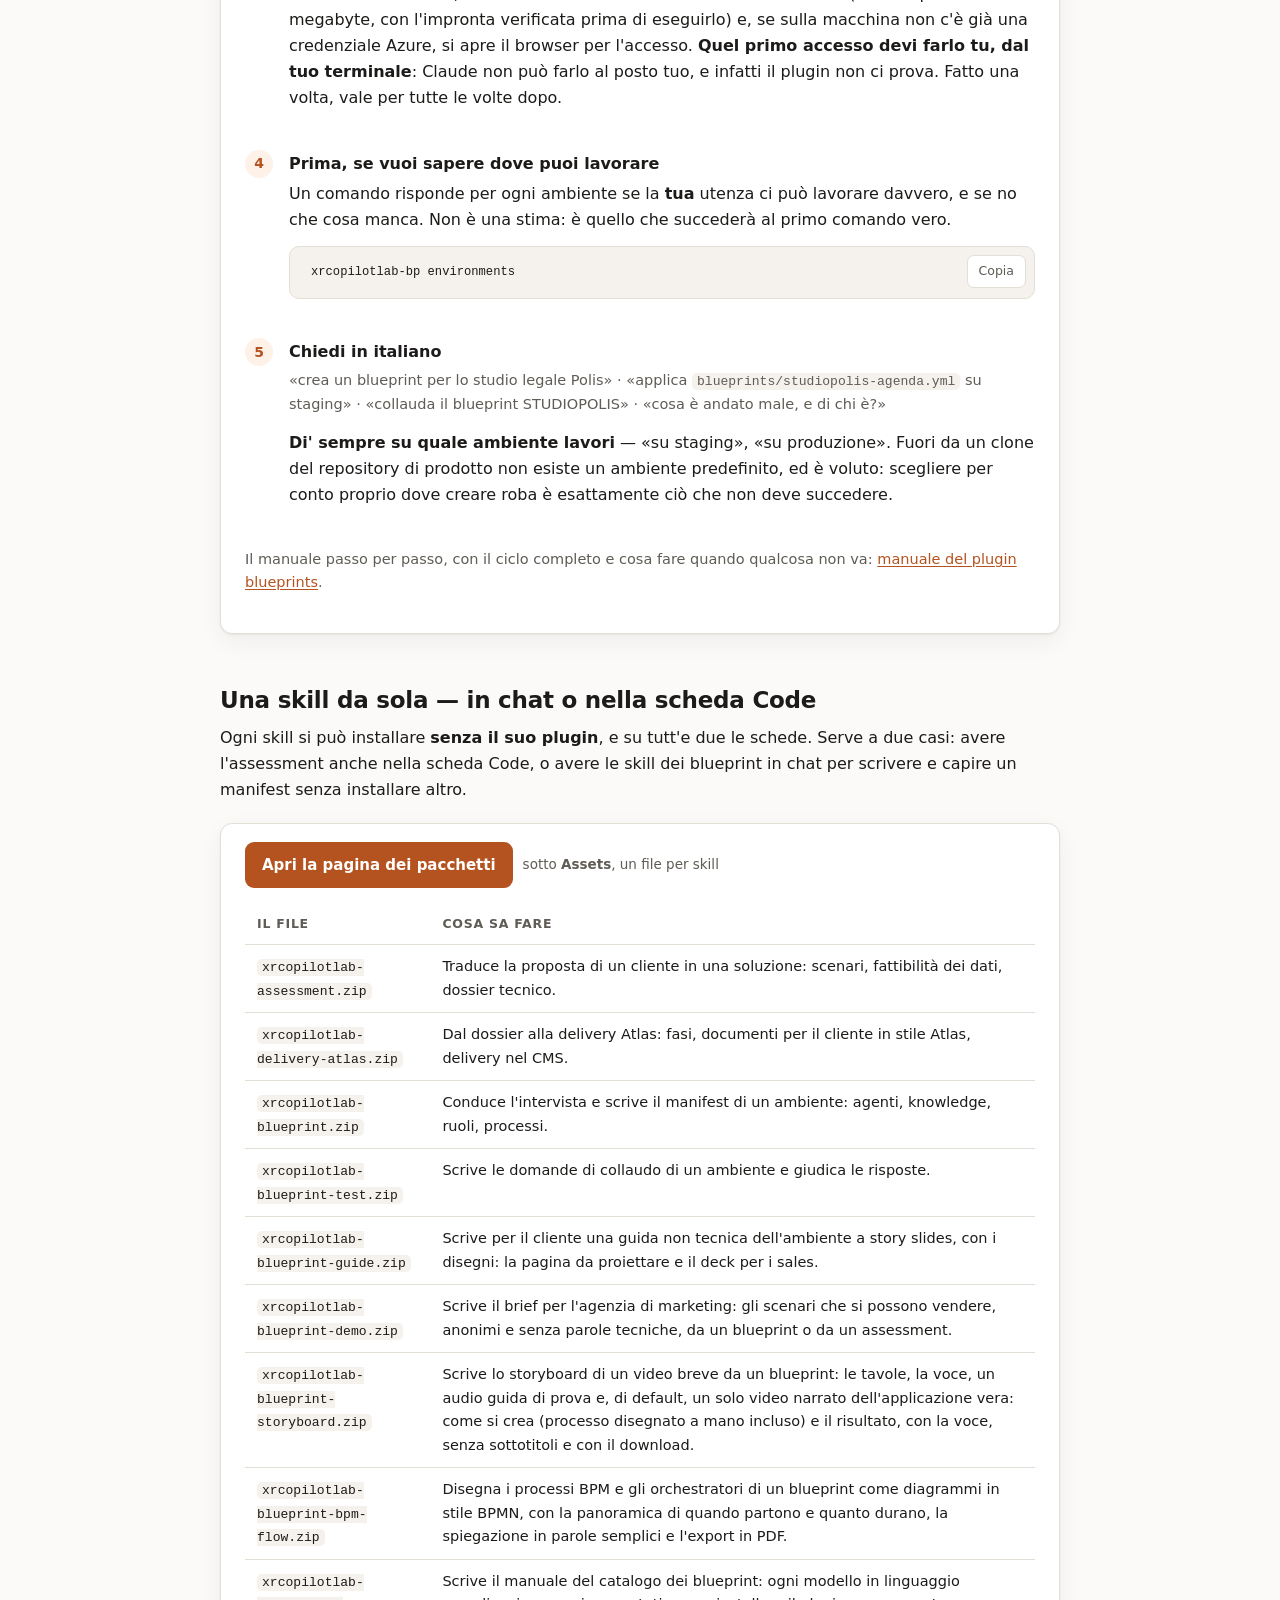
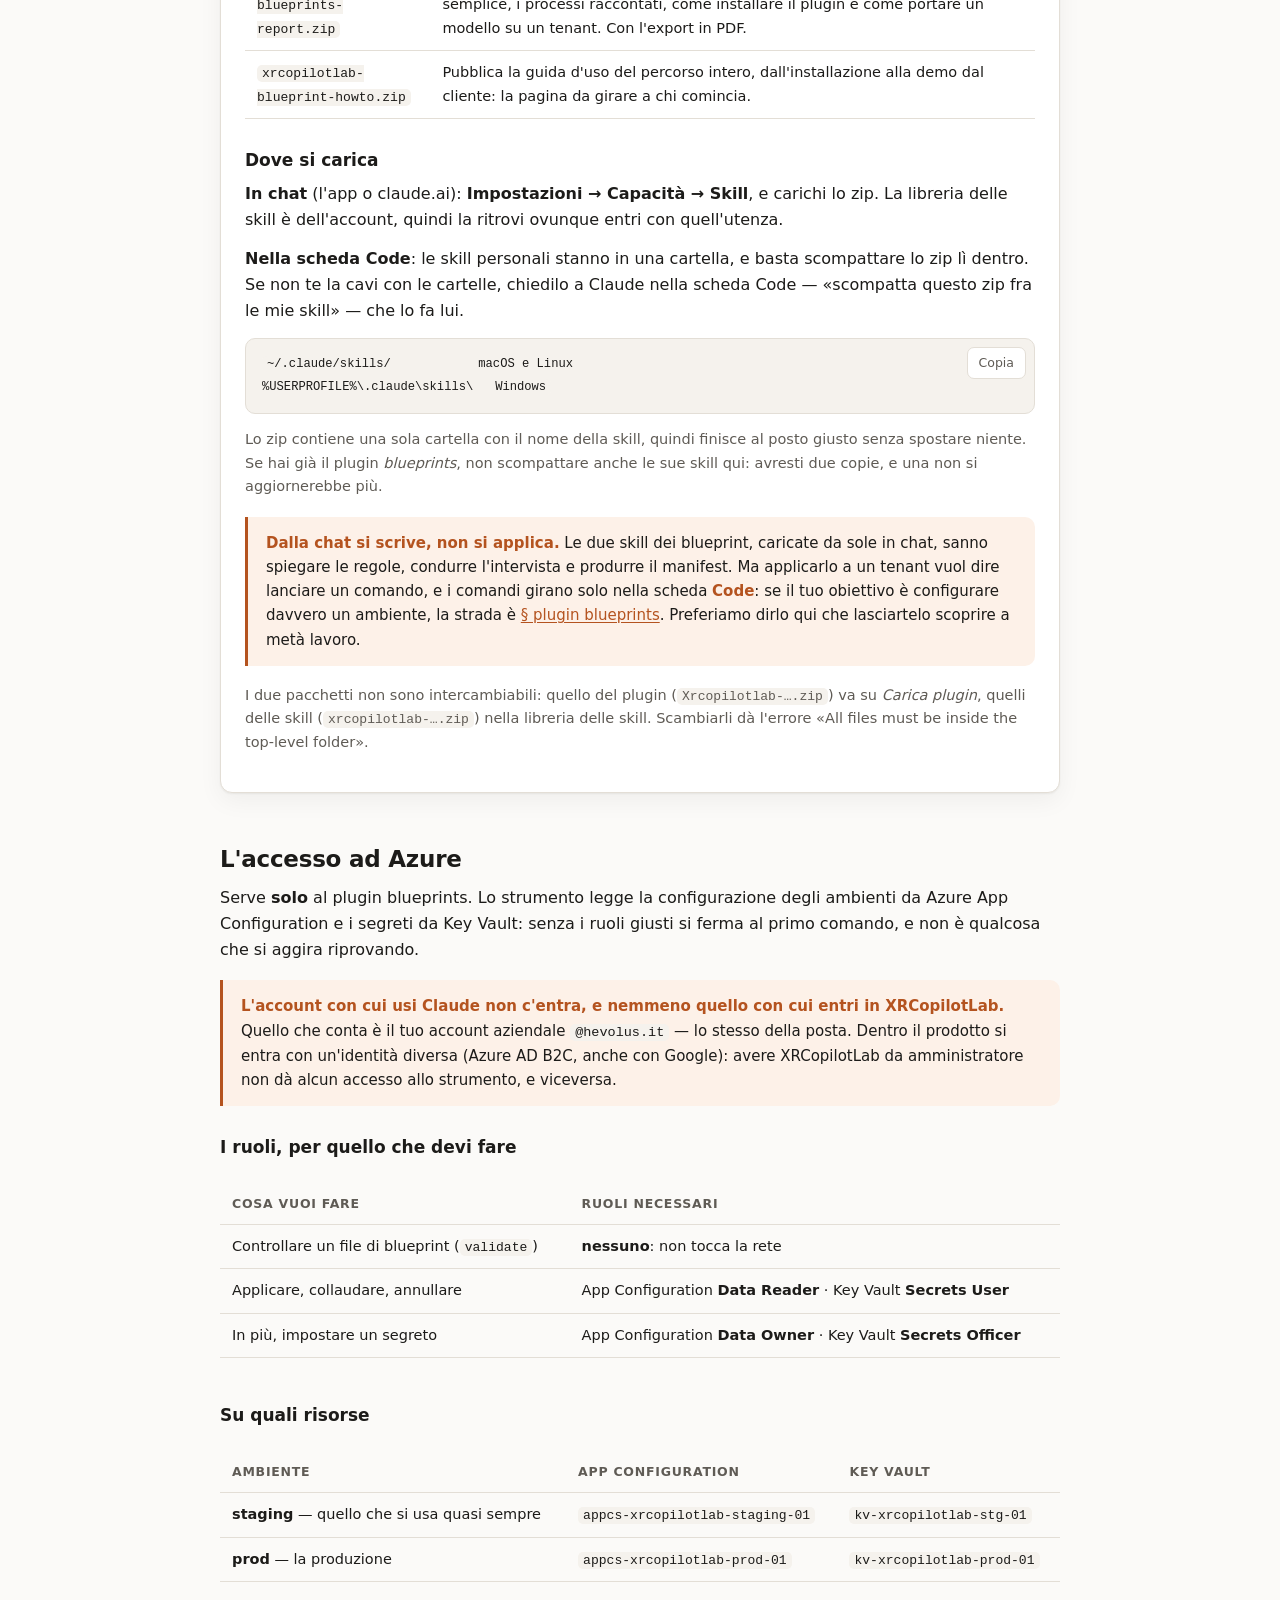
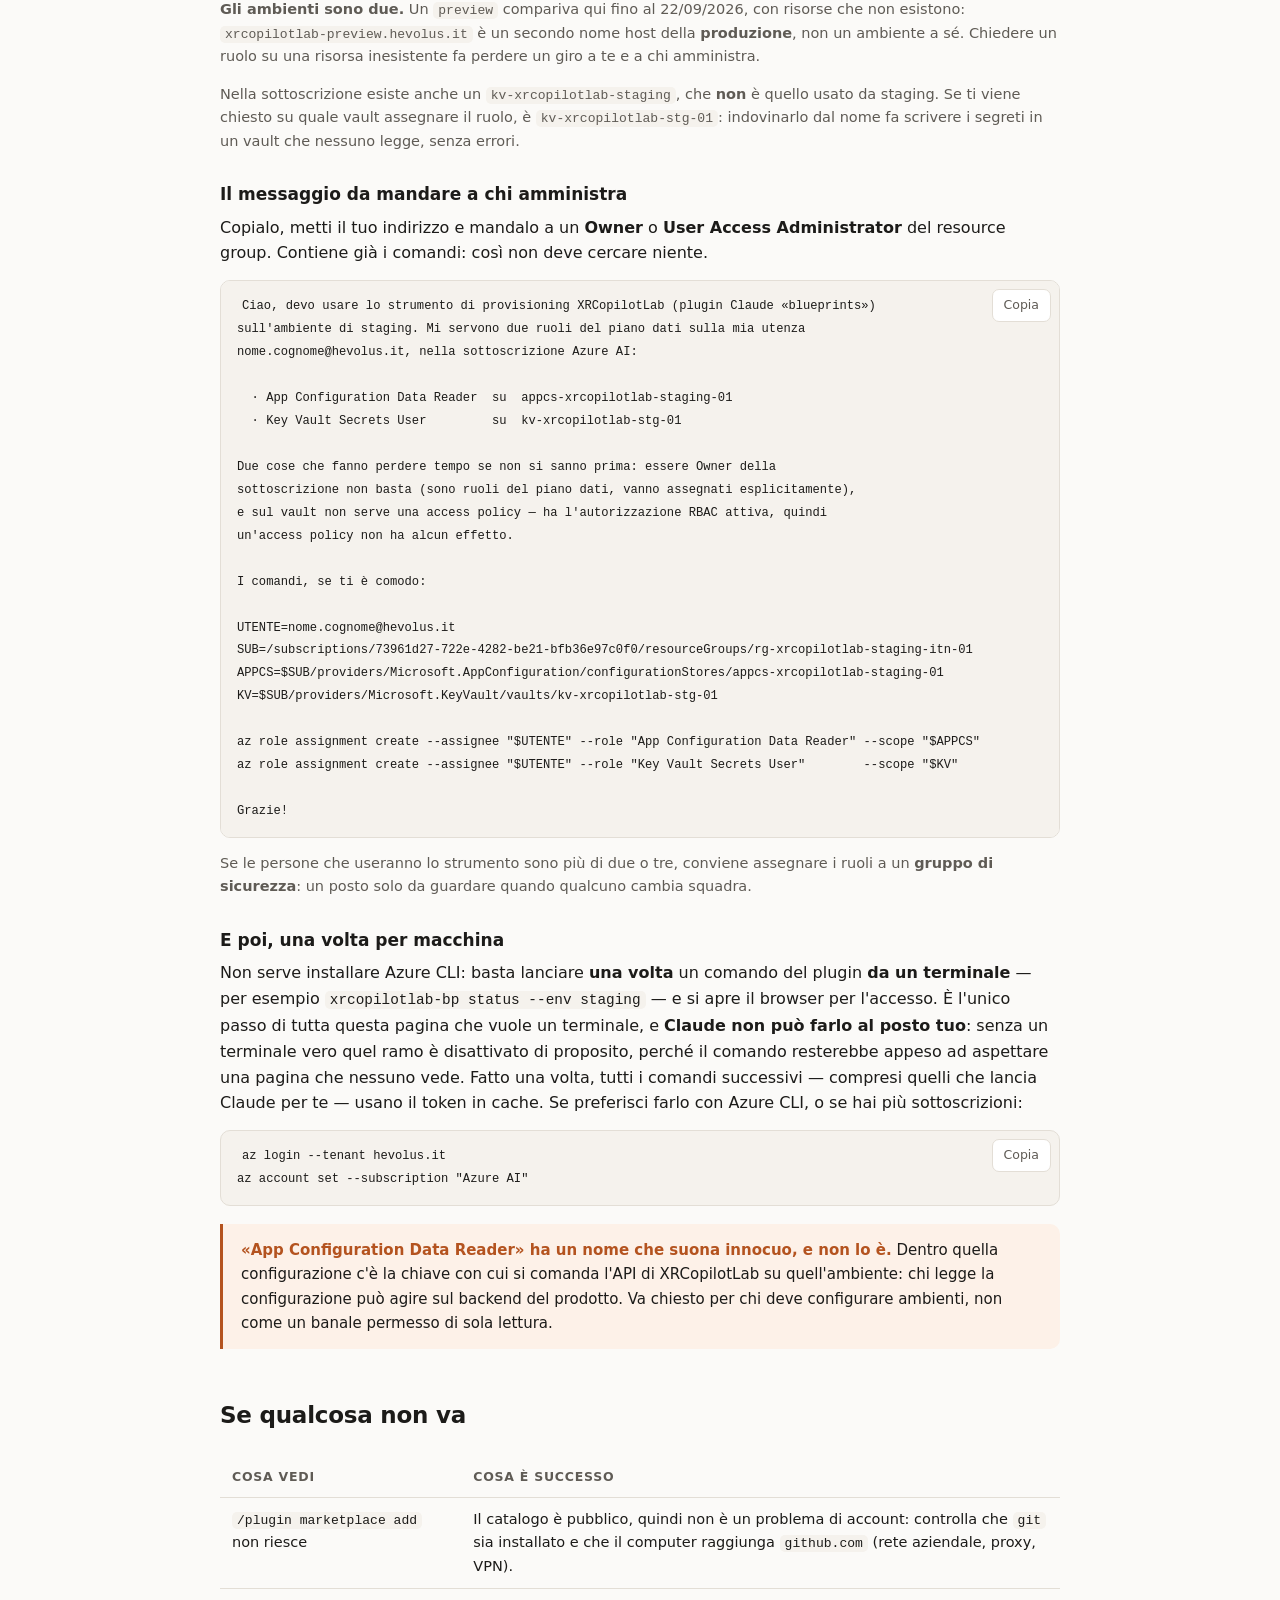
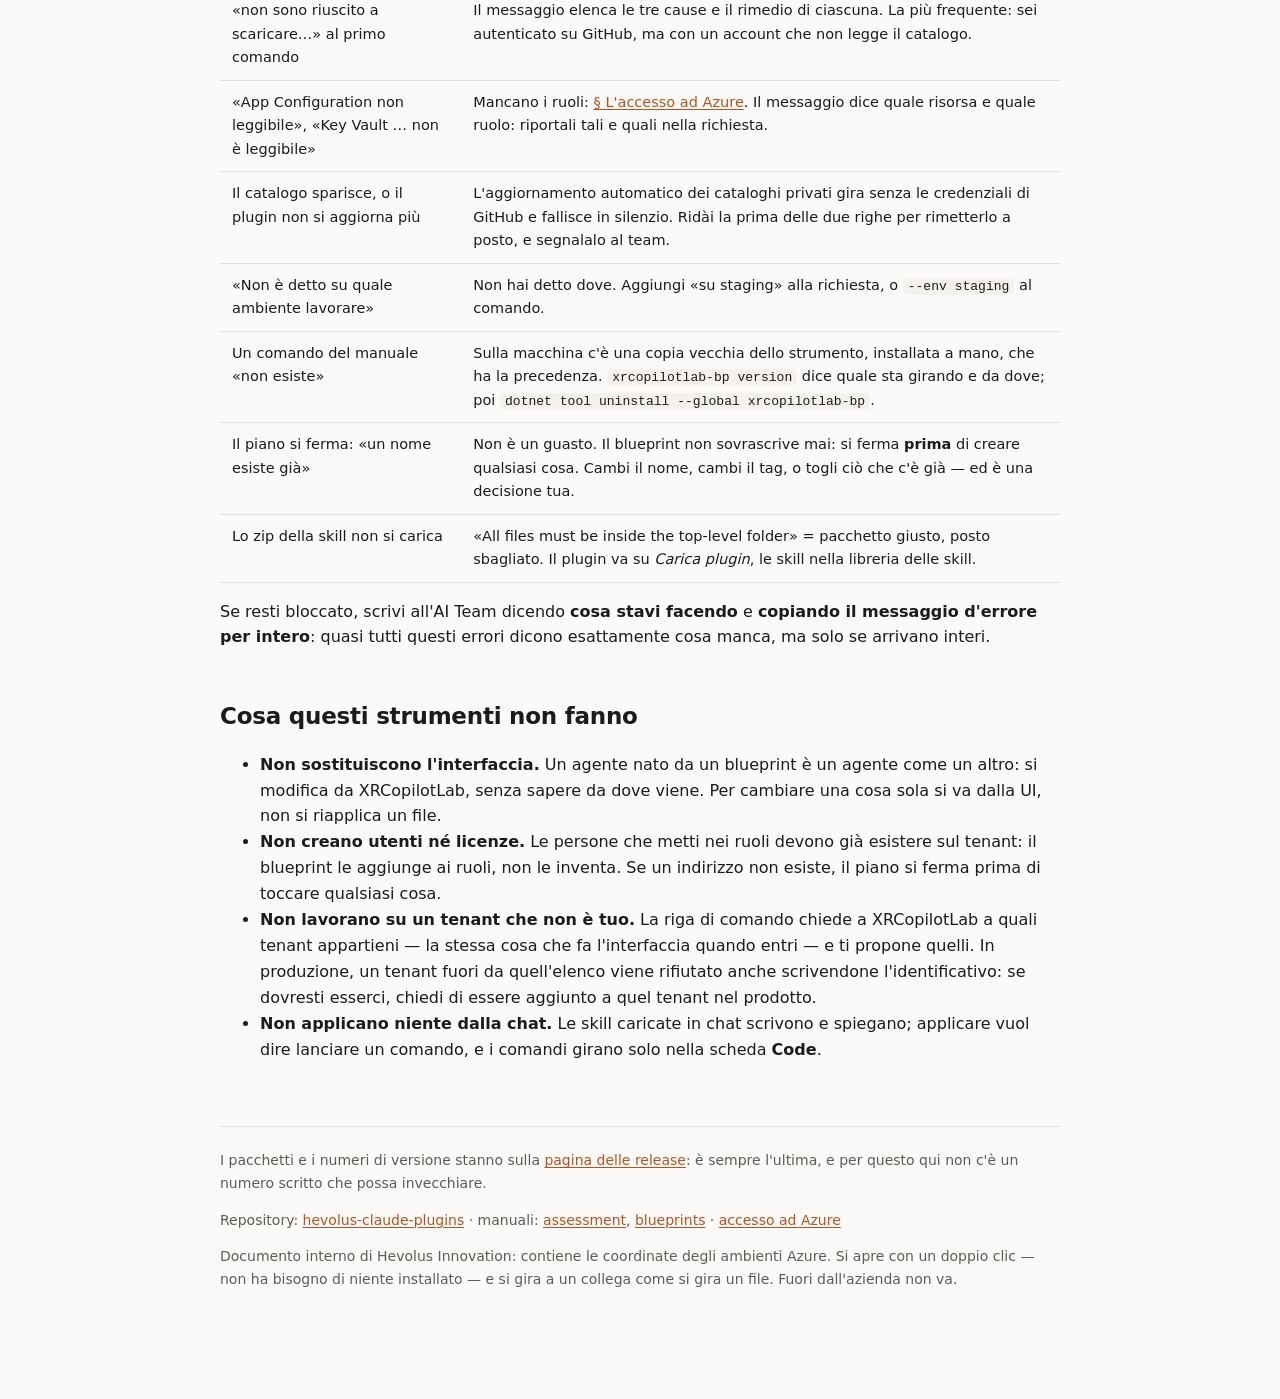
==== commit e78168ff: "chore(blueprints): xrcopilotlab-blueprint-version leaves the public catalog It is a team tool (it pu" ====
--- a/sito/index.html
+++ b/sito/index.html
@@ -452,10 +452,6 @@
         <tr>
           <td><code>xrcopilotlab-blueprints-report.zip</code></td>
           <td>Scrive il manuale del catalogo dei blueprint: ogni modello in linguaggio semplice, i processi raccontati, come installare il plugin e come portare un modello su un tenant. Con l'export in PDF.</td>
-        </tr>
-        <tr>
-          <td><code>xrcopilotlab-blueprint-version.zip</code></td>
-          <td>Scrive la mail delle novità fra due versioni delle skill, con i comandi per aggiornare da terminale e da Desktop.</td>
         </tr>
         <tr>
           <td><code>xrcopilotlab-blueprint-howto.zip</code></td>
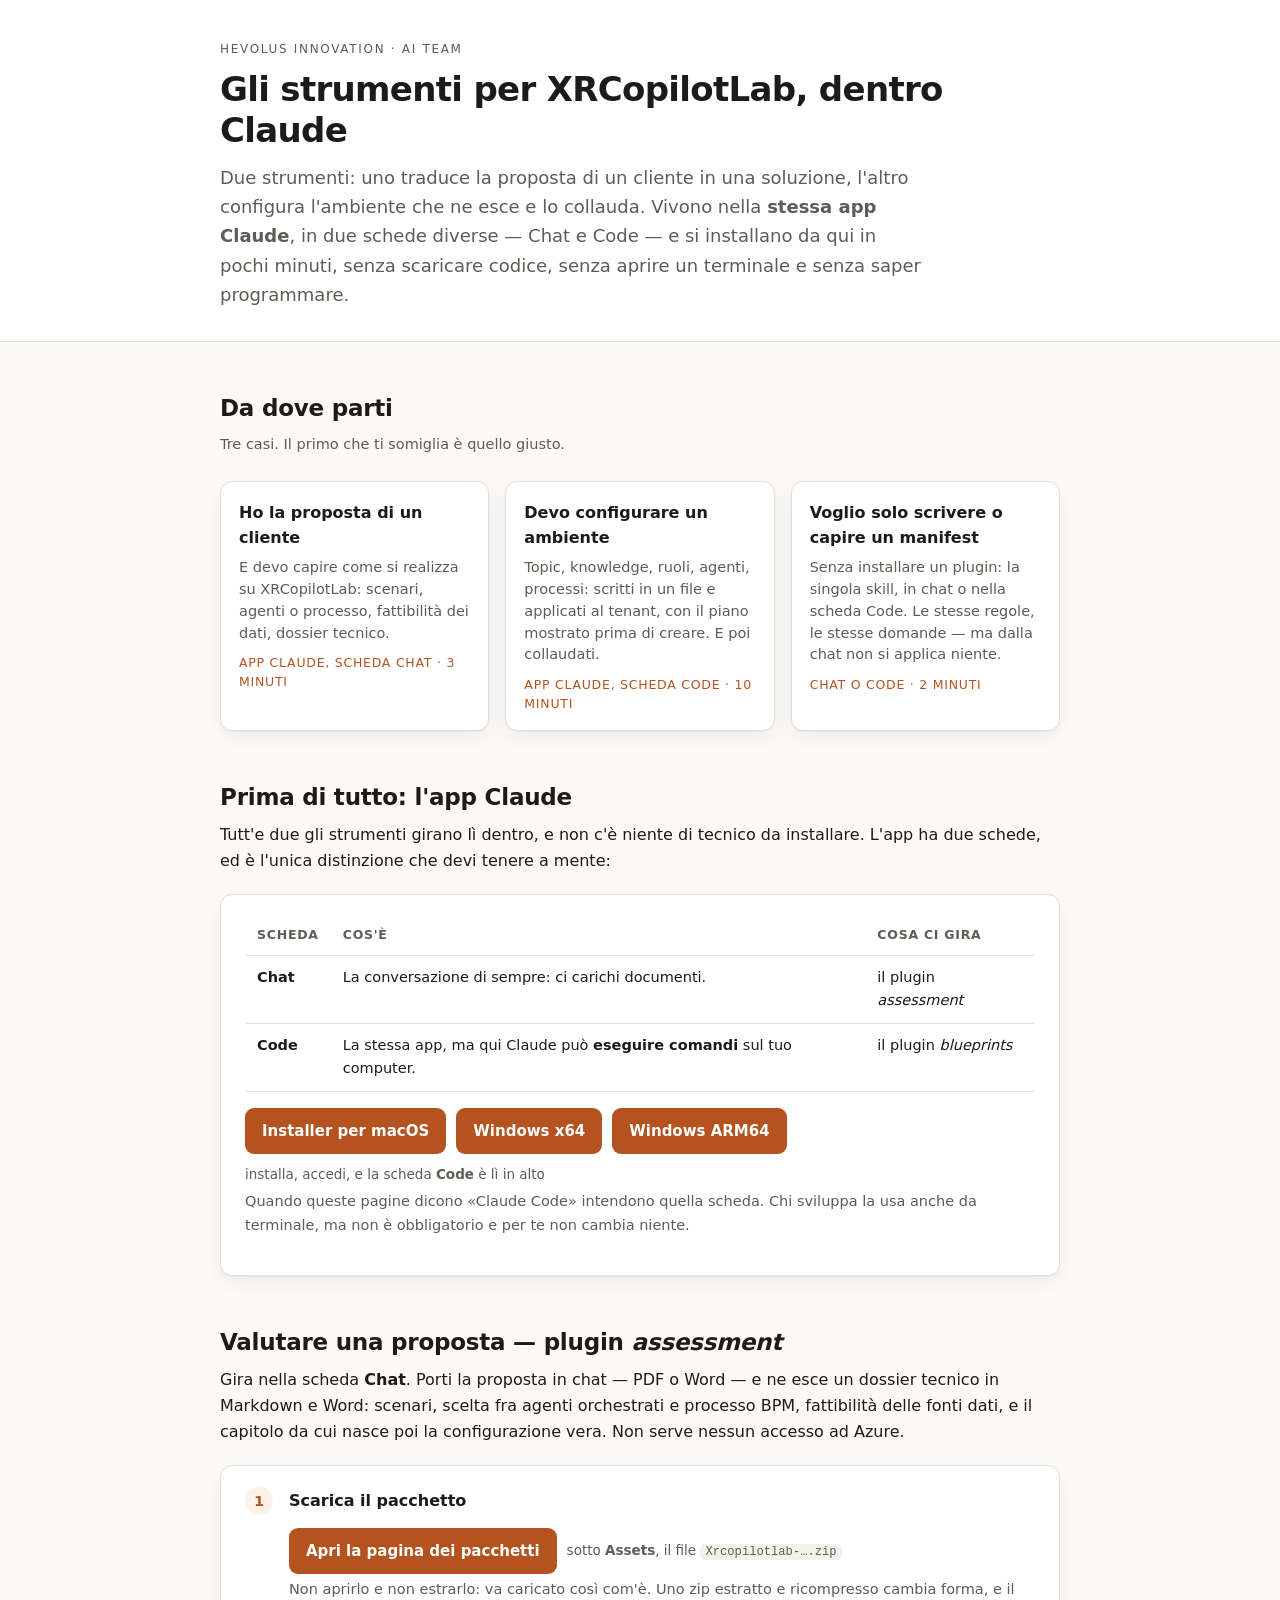
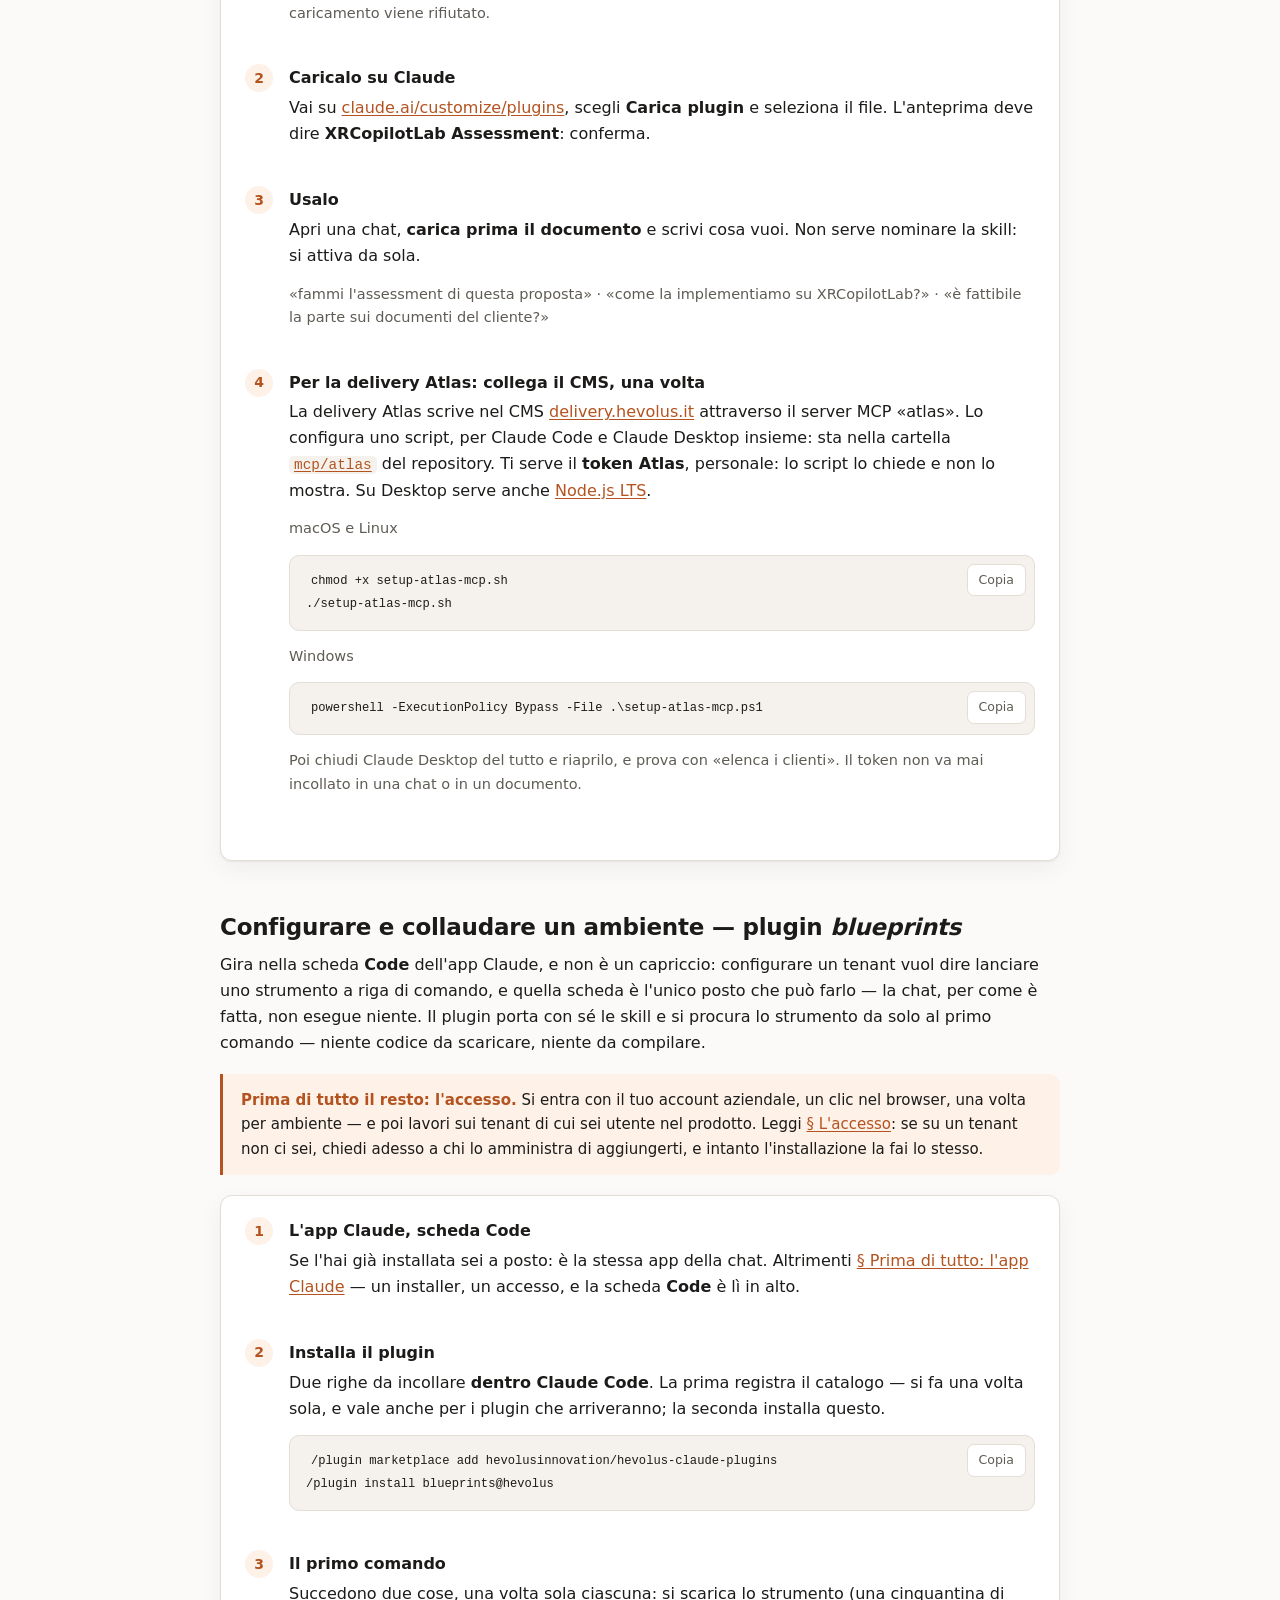
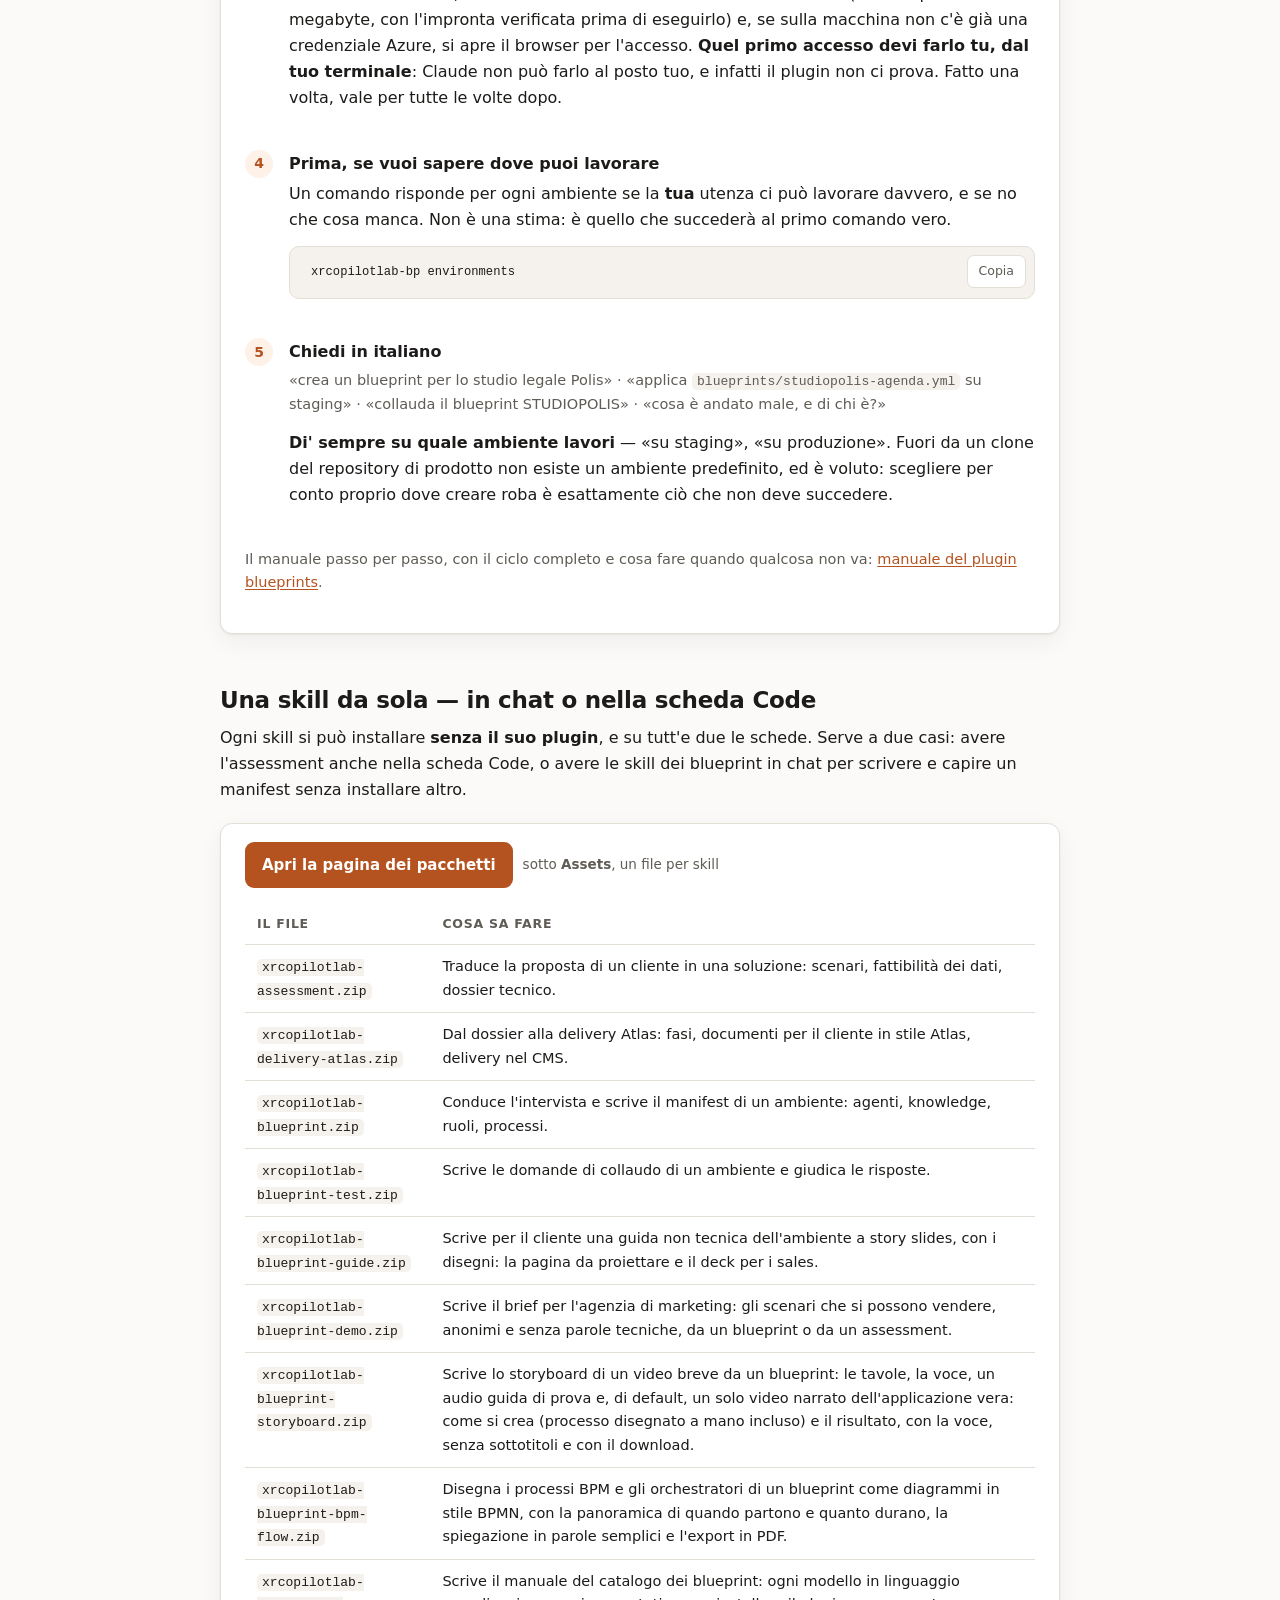
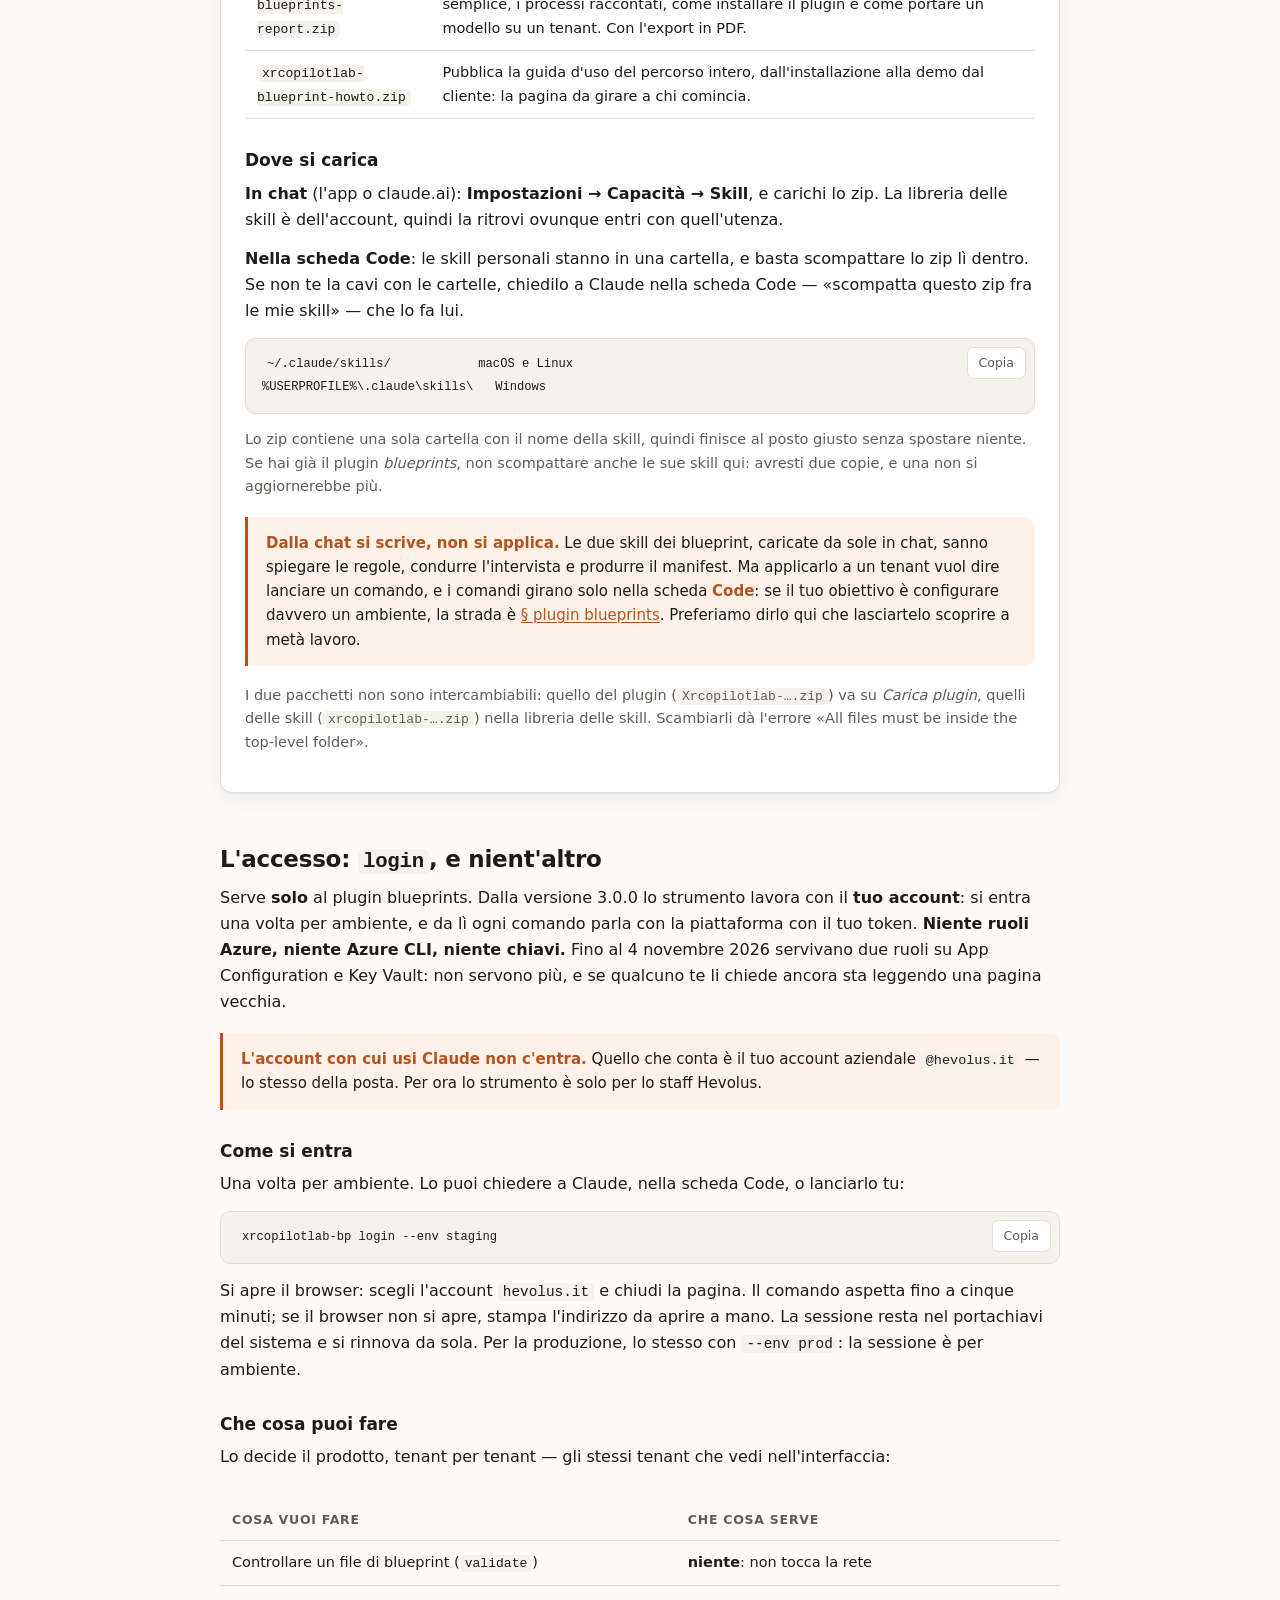
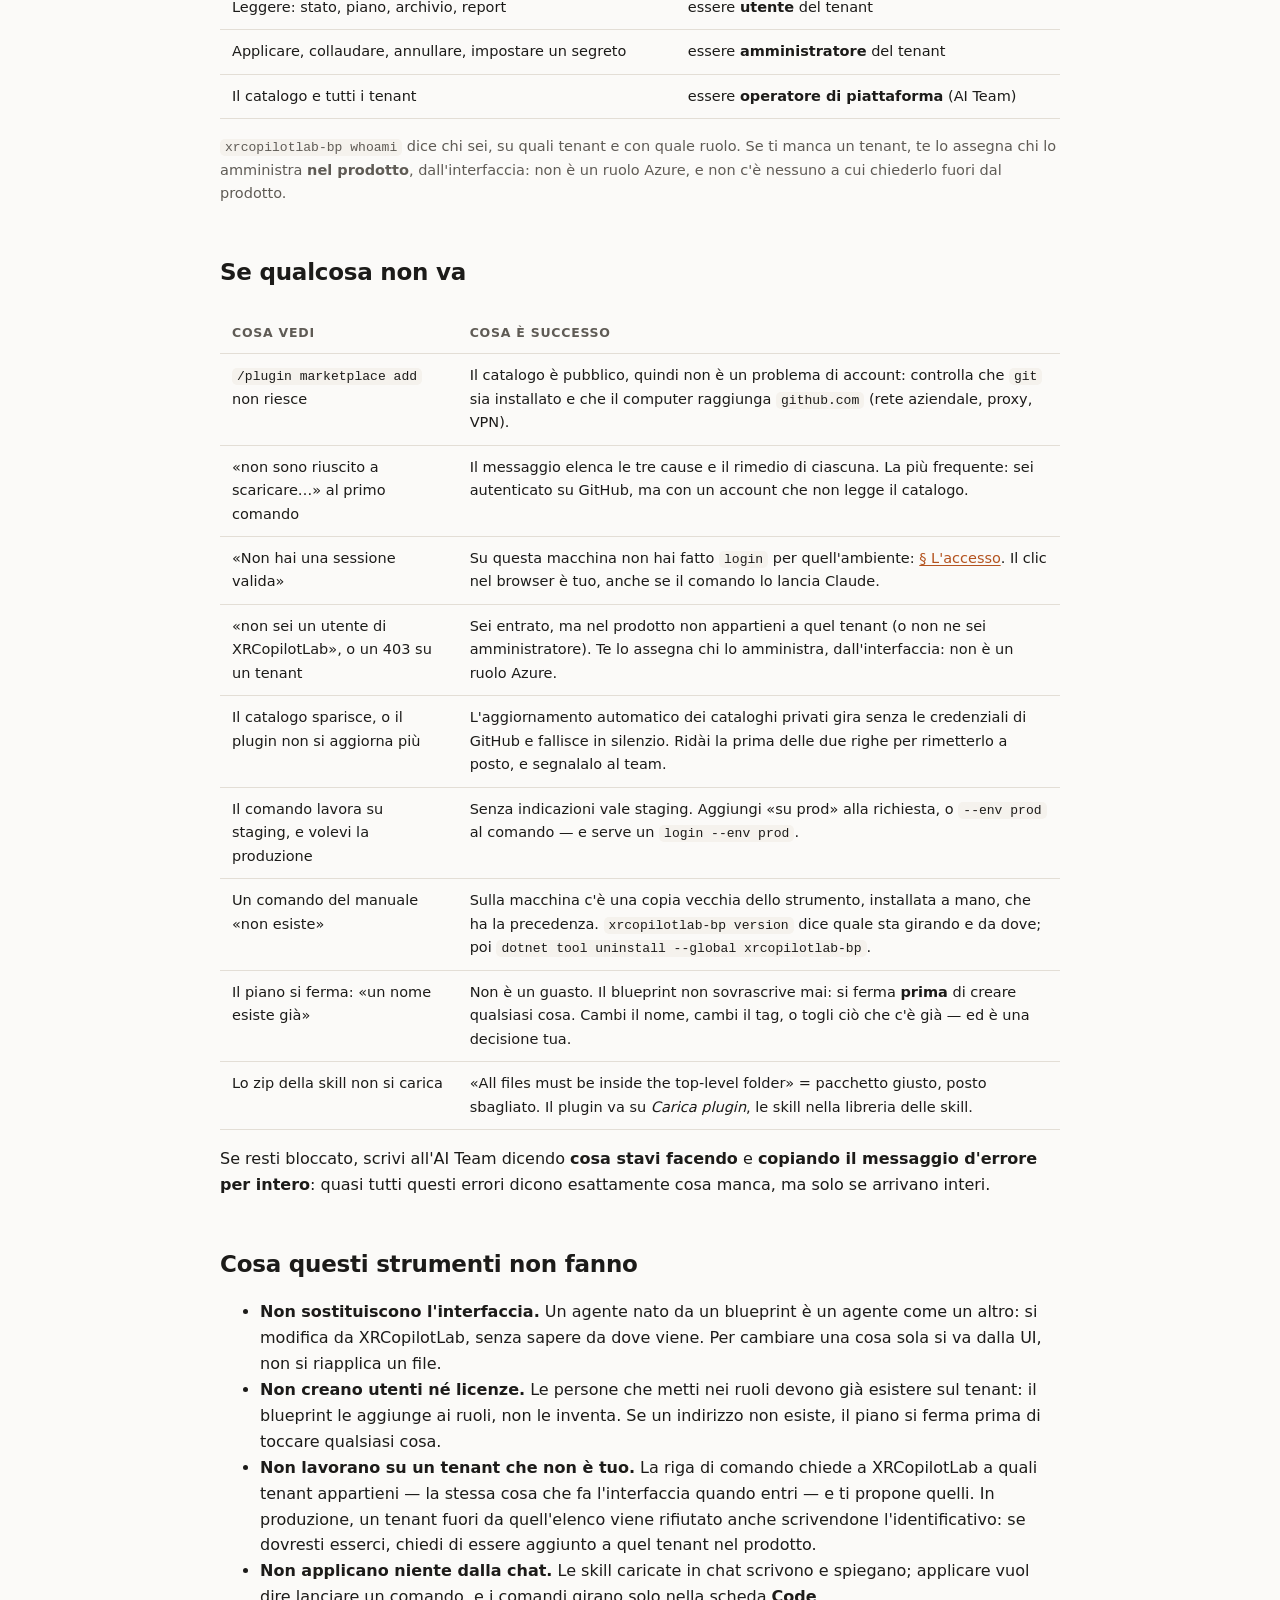
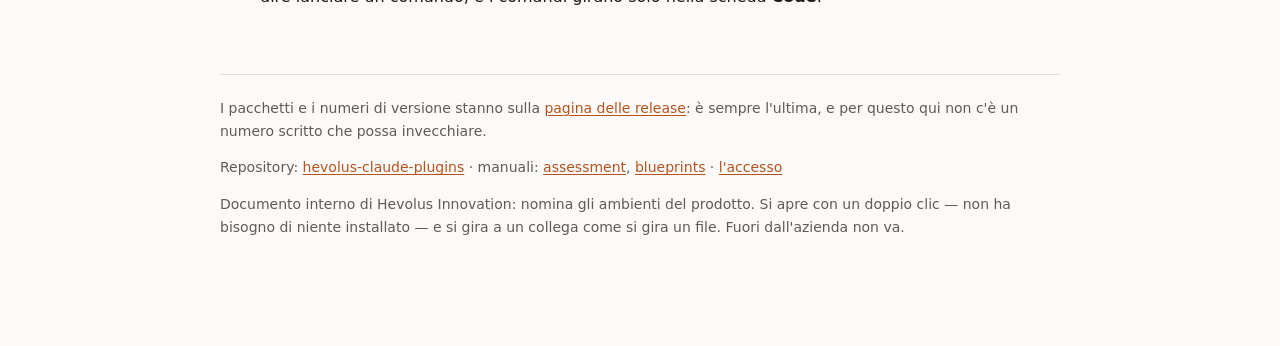
==== commit 0a327169: "docs(blueprints): the guides describe the login of CLI 3.0.0, not the Azure roles of the key mode Th" ====
--- a/sito/index.html
+++ b/sito/index.html
@@ -347,9 +347,10 @@
   </p>
 
   <div class="avviso">
-    <b>Prima di tutto il resto: l'accesso ad Azure.</b> È il punto contro cui si sbatte per primo,
-    e non dipende da te. Leggi <a href="#azure">§ L'accesso ad Azure</a> e, se i ruoli non ce li
-    hai, fai partire la richiesta adesso: mentre aspetti, l'installazione la fai lo stesso.
+    <b>Prima di tutto il resto: l'accesso.</b> Si entra con il tuo account aziendale, un clic nel
+    browser, una volta per ambiente — e poi lavori sui tenant di cui sei utente nel prodotto. Leggi
+    <a href="#azure">§ L'accesso</a>: se su un tenant non ci sei, chiedi adesso a chi lo amministra
+    di aggiungerti, e intanto l'installazione la fai lo stesso.
   </div>
 
   <section class="blocco">
@@ -491,109 +492,50 @@
       «All files must be inside the top-level folder».</p>
   </section>
 
-  <!-- ─────────────────────────────  AZURE  ───────────────────────────── -->
-
-  <h2 id="azure">L'accesso ad Azure</h2>
+  <!-- ─────────────────────────────  ACCESSO  ───────────────────────────── -->
+
+  <h2 id="azure">L'accesso: <code>login</code>, e nient'altro</h2>
   <p>
-    Serve <b>solo</b> al plugin blueprints. Lo strumento legge la configurazione degli ambienti da
-    Azure App Configuration e i segreti da Key Vault: senza i ruoli giusti si ferma al primo
-    comando, e non è qualcosa che si aggira riprovando.
+    Serve <b>solo</b> al plugin blueprints. Dalla versione 3.0.0 lo strumento lavora con il
+    <b>tuo account</b>: si entra una volta per ambiente, e da lì ogni comando parla con la
+    piattaforma con il tuo token. <b>Niente ruoli Azure, niente Azure CLI, niente chiavi.</b> Fino al
+    4 novembre 2026 servivano due ruoli su App Configuration e Key Vault: non servono più, e se
+    qualcuno te li chiede ancora sta leggendo una pagina vecchia.
   </p>
 
   <div class="avviso">
-    <b>L'account con cui usi Claude non c'entra, e nemmeno quello con cui entri in XRCopilotLab.</b>
-    Quello che conta è il tuo account aziendale <code>@hevolus.it</code> — lo stesso della posta.
-    Dentro il prodotto si entra con un'identità diversa (Azure AD B2C, anche con Google): avere
-    XRCopilotLab da amministratore non dà alcun accesso allo strumento, e viceversa.
+    <b>L'account con cui usi Claude non c'entra.</b> Quello che conta è il tuo account aziendale
+    <code>@hevolus.it</code> — lo stesso della posta. Per ora lo strumento è solo per lo staff
+    Hevolus.
   </div>
 
-  <h3>I ruoli, per quello che devi fare</h3>
+  <h3>Come si entra</h3>
+  <p>Una volta per ambiente. Lo puoi chiedere a Claude, nella scheda Code, o lanciarlo tu:</p>
+  <div class="comando">
+    <pre><code>xrcopilotlab-bp login --env staging</code></pre>
+  </div>
+  <p>Si apre il browser: scegli l'account <code>hevolus.it</code> e chiudi la pagina. Il comando
+    aspetta fino a cinque minuti; se il browser non si apre, stampa l'indirizzo da aprire a mano. La
+    sessione resta nel portachiavi del sistema e si rinnova da sola. Per la produzione, lo stesso
+    con <code>--env prod</code>: la sessione è per ambiente.</p>
+
+  <h3>Che cosa puoi fare</h3>
+  <p>Lo decide il prodotto, tenant per tenant — gli stessi tenant che vedi nell'interfaccia:</p>
   <div class="tabella-scorrevole">
   <table>
-    <thead><tr><th>Cosa vuoi fare</th><th>Ruoli necessari</th></tr></thead>
+    <thead><tr><th>Cosa vuoi fare</th><th>Che cosa serve</th></tr></thead>
     <tbody>
-      <tr><td>Controllare un file di blueprint (<code>validate</code>)</td><td><b>nessuno</b>: non tocca la rete</td></tr>
-      <tr><td>Applicare, collaudare, annullare</td><td>App Configuration <b>Data Reader</b> · Key Vault <b>Secrets User</b></td></tr>
-      <tr><td>In più, impostare un segreto</td><td>App Configuration <b>Data Owner</b> · Key Vault <b>Secrets Officer</b></td></tr>
+      <tr><td>Controllare un file di blueprint (<code>validate</code>)</td><td><b>niente</b>: non tocca la rete</td></tr>
+      <tr><td>Leggere: stato, piano, archivio, report</td><td>essere <b>utente</b> del tenant</td></tr>
+      <tr><td>Applicare, collaudare, annullare, impostare un segreto</td><td>essere <b>amministratore</b> del tenant</td></tr>
+      <tr><td>Il catalogo e tutti i tenant</td><td>essere <b>operatore di piattaforma</b> (AI Team)</td></tr>
     </tbody>
   </table>
   </div>
 
-  <h3>Su quali risorse</h3>
-  <div class="tabella-scorrevole">
-  <table>
-    <thead><tr><th>Ambiente</th><th>App Configuration</th><th>Key Vault</th></tr></thead>
-    <tbody>
-      <tr><td><b>staging</b> — quello che si usa quasi sempre</td><td><code>appcs-xrcopilotlab-staging-01</code></td><td><code>kv-xrcopilotlab-stg-01</code></td></tr>
-      <tr><td><b>prod</b> — la produzione</td><td><code>appcs-xrcopilotlab-prod-01</code></td><td><code>kv-xrcopilotlab-prod-01</code></td></tr>
-    </tbody>
-  </table>
-  </div>
-
-  <p class="nota"><b>Gli ambienti sono due.</b> Un <code>preview</code> compariva qui fino al
-    22/09/2026, con risorse che non esistono: <code>xrcopilotlab-preview.hevolus.it</code> è un
-    secondo nome host della <b>produzione</b>, non un ambiente a sé. Chiedere un ruolo su una
-    risorsa inesistente fa perdere un giro a te e a chi amministra.</p>
-
-  <p class="nota">Nella sottoscrizione esiste anche un <code>kv-xrcopilotlab-staging</code>, che
-    <b>non</b> è quello usato da staging. Se ti viene chiesto su quale vault assegnare il ruolo, è
-    <code>kv-xrcopilotlab-stg-01</code>: indovinarlo dal nome fa scrivere i segreti in un vault che
-    nessuno legge, senza errori.</p>
-
-  <h3>Il messaggio da mandare a chi amministra</h3>
-  <p>Copialo, metti il tuo indirizzo e mandalo a un <b>Owner</b> o <b>User Access Administrator</b>
-    del resource group. Contiene già i comandi: così non deve cercare niente.</p>
-
-  <div class="comando">
-    <pre><code>Ciao, devo usare lo strumento di provisioning XRCopilotLab (plugin Claude «blueprints»)
-sull'ambiente di staging. Mi servono due ruoli del piano dati sulla mia utenza
-nome.cognome@hevolus.it, nella sottoscrizione Azure AI:
-
-  · App Configuration Data Reader  su  appcs-xrcopilotlab-staging-01
-  · Key Vault Secrets User         su  kv-xrcopilotlab-stg-01
-
-Due cose che fanno perdere tempo se non si sanno prima: essere Owner della
-sottoscrizione non basta (sono ruoli del piano dati, vanno assegnati esplicitamente),
-e sul vault non serve una access policy — ha l'autorizzazione RBAC attiva, quindi
-un'access policy non ha alcun effetto.
-
-I comandi, se ti è comodo:
-
-UTENTE=nome.cognome@hevolus.it
-SUB=/subscriptions/73961d27-722e-4282-be21-bfb36e97c0f0/resourceGroups/rg-xrcopilotlab-staging-itn-01
-APPCS=$SUB/providers/Microsoft.AppConfiguration/configurationStores/appcs-xrcopilotlab-staging-01
-KV=$SUB/providers/Microsoft.KeyVault/vaults/kv-xrcopilotlab-stg-01
-
-az role assignment create --assignee "$UTENTE" --role "App Configuration Data Reader" --scope "$APPCS"
-az role assignment create --assignee "$UTENTE" --role "Key Vault Secrets User"        --scope "$KV"
-
-Grazie!</code></pre>
-  </div>
-
-  <p class="nota">Se le persone che useranno lo strumento sono più di due o tre, conviene assegnare
-    i ruoli a un <b>gruppo di sicurezza</b>: un posto solo da guardare quando qualcuno cambia
-    squadra.</p>
-
-  <h3>E poi, una volta per macchina</h3>
-  <p>Non serve installare Azure CLI: basta lanciare <b>una volta</b> un comando del plugin
-    <b>da un terminale</b> — per esempio <code>xrcopilotlab-bp status --env staging</code> — e si
-    apre il browser per l'accesso. È l'unico passo di tutta questa pagina che vuole un terminale, e
-    <b>Claude non può farlo al posto tuo</b>: senza un terminale vero quel ramo è disattivato di
-    proposito, perché il comando resterebbe appeso ad aspettare una pagina che nessuno vede. Fatto
-    una volta, tutti i comandi successivi — compresi quelli che lancia Claude per te — usano il
-    token in cache. Se preferisci farlo con Azure CLI, o se hai più sottoscrizioni:</p>
-
-  <div class="comando">
-    <pre><code>az login --tenant hevolus.it
-az account set --subscription "Azure AI"</code></pre>
-  </div>
-
-  <div class="avviso">
-    <b>«App Configuration Data Reader» ha un nome che suona innocuo, e non lo è.</b> Dentro quella
-    configurazione c'è la chiave con cui si comanda l'API di XRCopilotLab su quell'ambiente: chi
-    legge la configurazione può agire sul backend del prodotto. Va chiesto per chi deve
-    configurare ambienti, non come un banale permesso di sola lettura.
-  </div>
+  <p class="nota"><code>xrcopilotlab-bp whoami</code> dice chi sei, su quali tenant e con quale
+    ruolo. Se ti manca un tenant, te lo assegna chi lo amministra <b>nel prodotto</b>,
+    dall'interfaccia: non è un ruolo Azure, e non c'è nessuno a cui chiederlo fuori dal prodotto.</p>
 
   <!-- ─────────────────────────────  ERRORI  ───────────────────────────── -->
 
@@ -611,8 +553,12 @@
         <td>Il messaggio elenca le tre cause e il rimedio di ciascuna. La più frequente: sei autenticato su GitHub, ma con un account che non legge il catalogo.</td>
       </tr>
       <tr>
-        <td>«App Configuration non leggibile», «Key Vault … non è leggibile»</td>
-        <td>Mancano i ruoli: <a href="#azure">§ L'accesso ad Azure</a>. Il messaggio dice quale risorsa e quale ruolo: riportali tali e quali nella richiesta.</td>
+        <td>«Non hai una sessione valida»</td>
+        <td>Su questa macchina non hai fatto <code>login</code> per quell'ambiente: <a href="#azure">§ L'accesso</a>. Il clic nel browser è tuo, anche se il comando lo lancia Claude.</td>
+      </tr>
+      <tr>
+        <td>«non sei un utente di XRCopilotLab», o un 403 su un tenant</td>
+        <td>Sei entrato, ma nel prodotto non appartieni a quel tenant (o non ne sei amministratore). Te lo assegna chi lo amministra, dall'interfaccia: non è un ruolo Azure.</td>
       </tr>
       <tr>
         <td>Il catalogo sparisce, o il plugin non si aggiorna più</td>
@@ -621,8 +567,8 @@
           al team.</td>
       </tr>
       <tr>
-        <td>«Non è detto su quale ambiente lavorare»</td>
-        <td>Non hai detto dove. Aggiungi «su staging» alla richiesta, o <code>--env staging</code> al comando.</td>
+        <td>Il comando lavora su staging, e volevi la produzione</td>
+        <td>Senza indicazioni vale staging. Aggiungi «su prod» alla richiesta, o <code>--env prod</code> al comando — e serve un <code>login --env prod</code>.</td>
       </tr>
       <tr>
         <td>Un comando del manuale «non esiste»</td>
@@ -670,9 +616,9 @@
       Repository: <a href="https://github.com/hevolusinnovation/hevolus-claude-plugins" target="_blank" rel="noopener">hevolus-claude-plugins</a> ·
       manuali: <a href="https://github.com/hevolusinnovation/hevolus-claude-plugins/blob/main/plugins/assessment/docs/manuale.md" target="_blank" rel="noopener">assessment</a>,
       <a href="https://github.com/hevolusinnovation/hevolus-claude-plugins/blob/main/plugins/blueprints/docs/manuale.md" target="_blank" rel="noopener">blueprints</a> ·
-      <a href="https://github.com/hevolusinnovation/hevolus-claude-plugins/blob/main/docs/accesso-azure.md" target="_blank" rel="noopener">accesso ad Azure</a>
+      <a href="https://github.com/hevolusinnovation/hevolus-claude-plugins/blob/main/docs/accesso-azure.md" target="_blank" rel="noopener">l'accesso</a>
     </p>
-    <p>Documento interno di Hevolus Innovation: contiene le coordinate degli ambienti Azure. Si apre
+    <p>Documento interno di Hevolus Innovation: nomina gli ambienti del prodotto. Si apre
       con un doppio clic — non ha bisogno di niente installato — e si gira a un collega come si gira
       un file. Fuori dall'azienda non va.</p>
   </footer>
